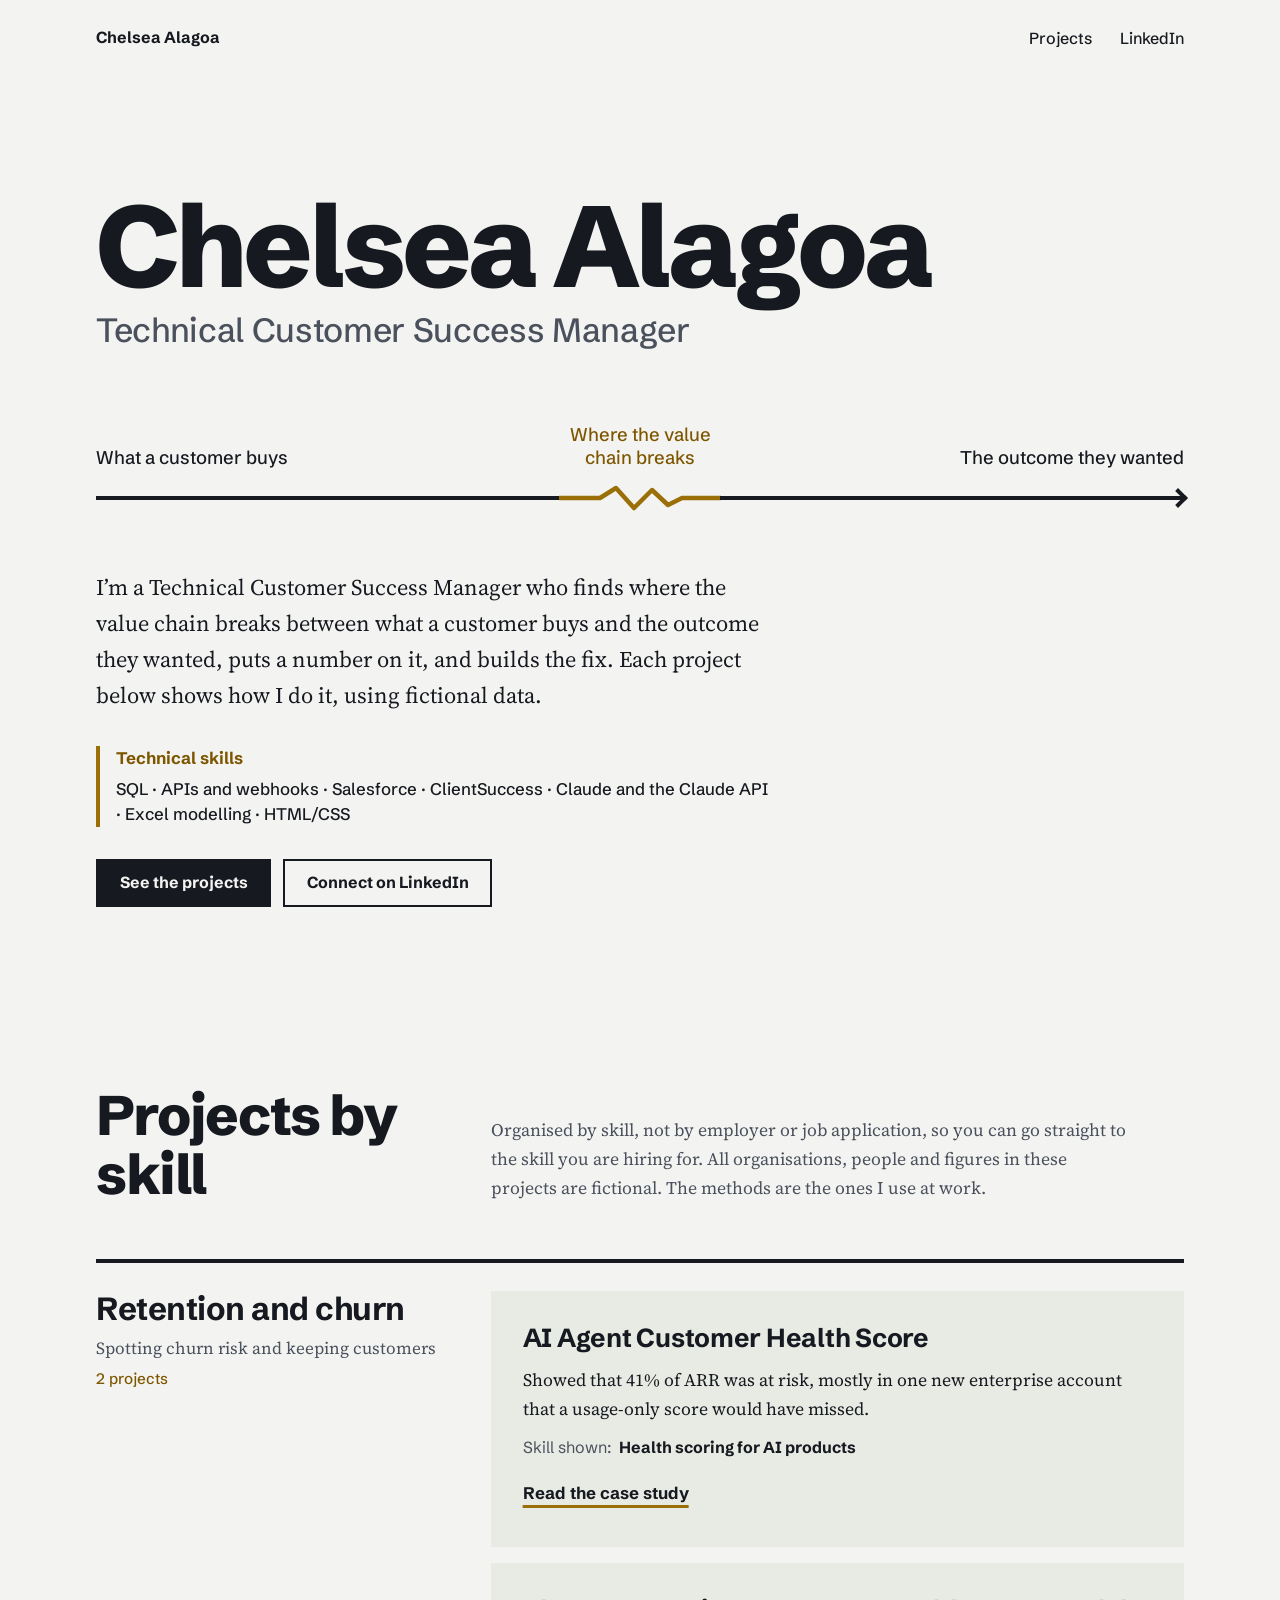
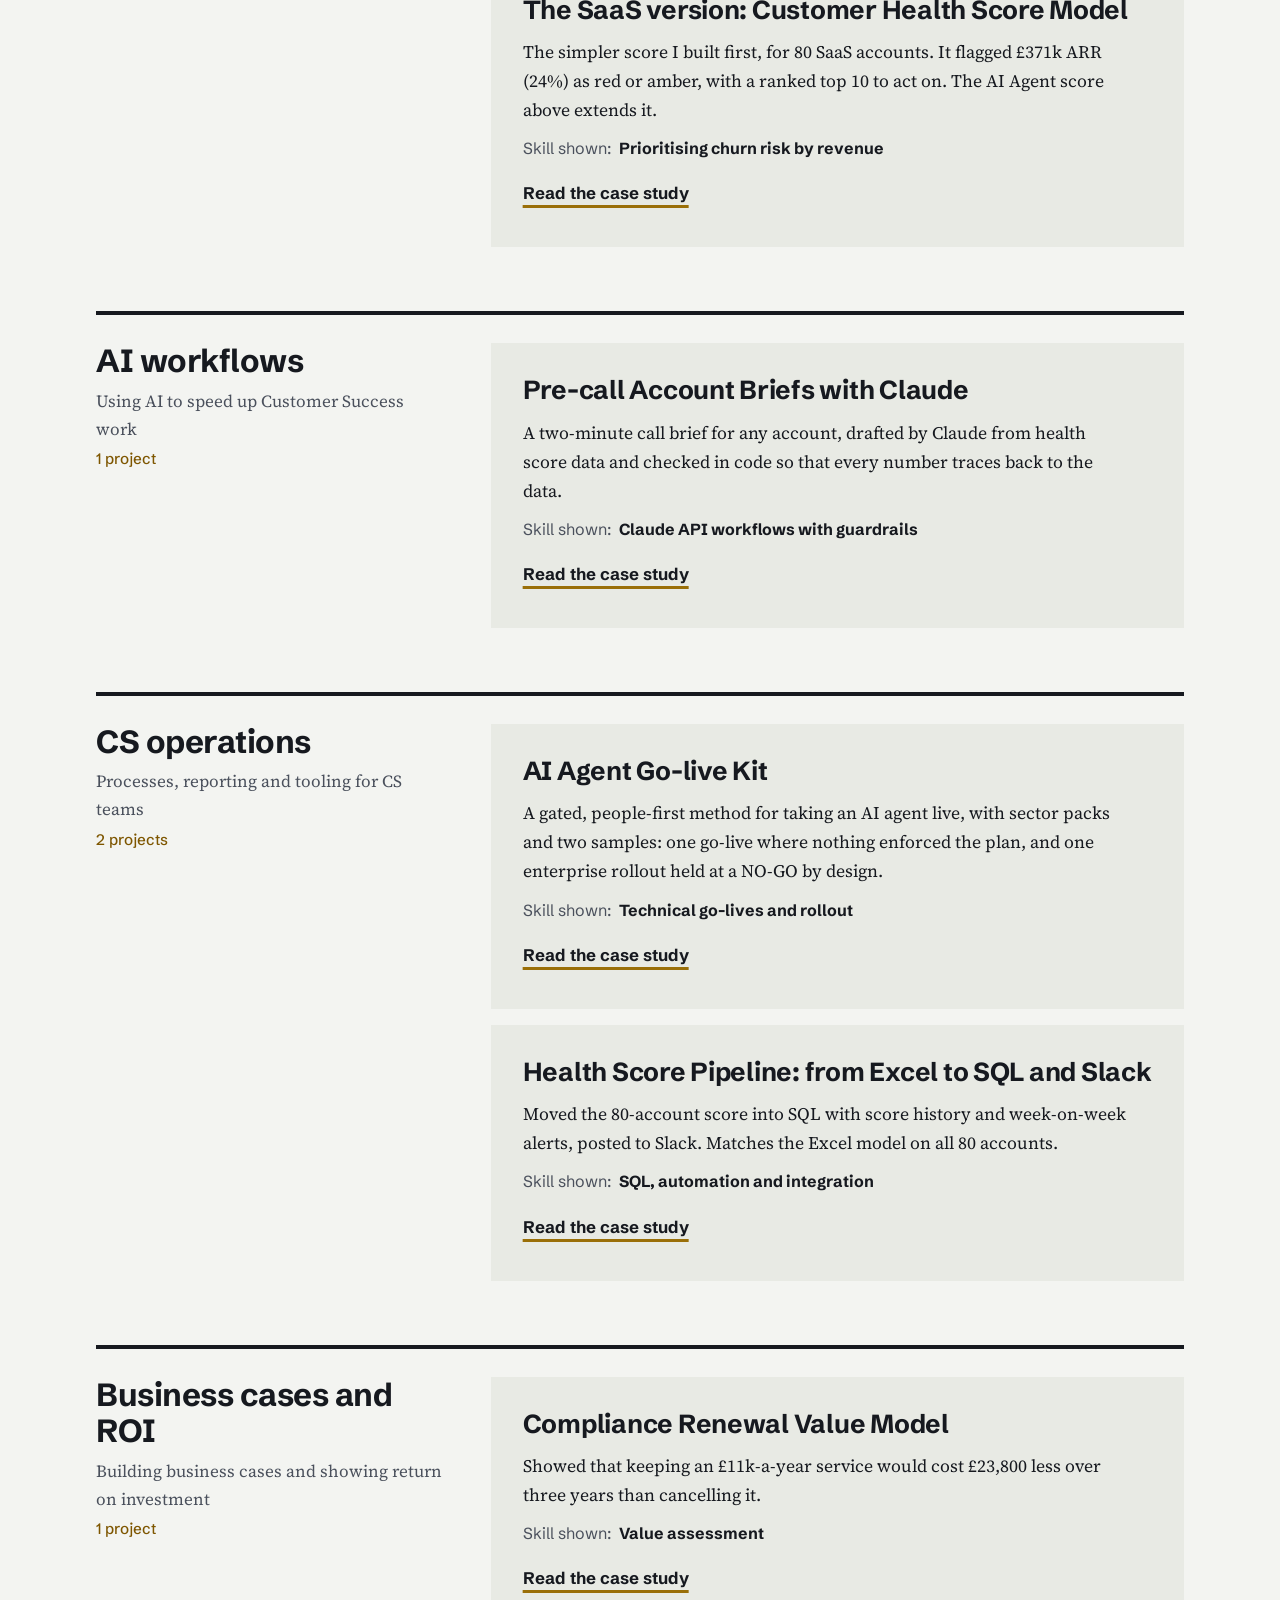
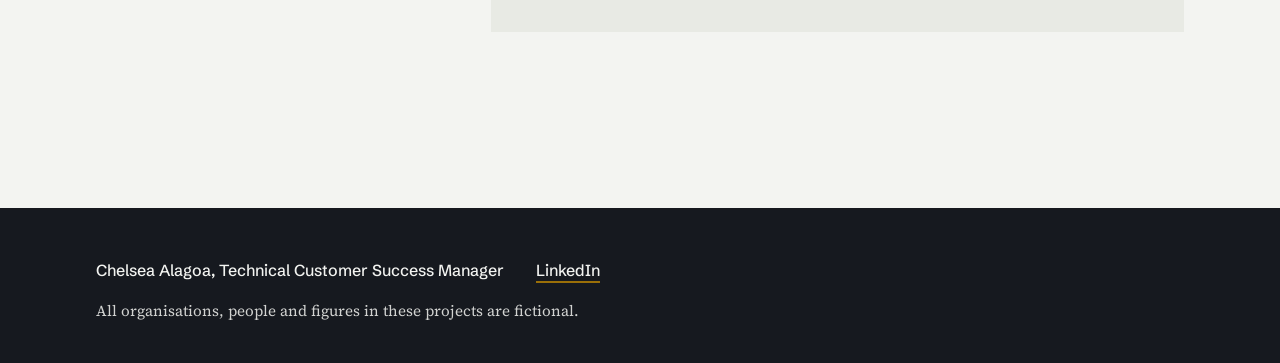
==== index.html @ 3ed25a53 "Add AI agent go-live kit with test gate, log metrics and enterprise sample - Sector-neutral method, " ====
<!doctype html>
<html lang="en-GB">
<head>
<meta charset="utf-8">
<meta name="viewport" content="width=device-width, initial-scale=1">
<title>Chelsea Alagoa | Technical Customer Success portfolio</title>
<meta name="description" content="Technical Customer Success portfolio by Chelsea Alagoa, organised by skill: retention and churn, AI workflows, CS operations, and business cases and ROI. Each project uses fictional data and comes with its working model or code.">
<meta property="og:type" content="website">
<meta property="og:url" content="https://blkren.github.io/">
<meta property="og:title" content="Chelsea Alagoa | Technical Customer Success portfolio">
<meta property="og:description" content="I find where the value chain breaks between what a customer buys and the outcome they wanted, put a number on it, and build the fix. Projects organised by skill.">
<meta name="color-scheme" content="light dark">
<link rel="preconnect" href="https://fonts.googleapis.com">
<link rel="preconnect" href="https://fonts.gstatic.com" crossorigin>
<link rel="stylesheet" href="https://fonts.googleapis.com/css2?family=Schibsted+Grotesk:wght@500;700;800&family=Source+Serif+4:ital,opsz,wght@0,8..60,400;0,8..60,600;1,8..60,400&display=swap">
<link rel="stylesheet" href="assets/css/home.css">
</head>
<body>
<a class="skip" href="#projects">Skip to projects</a>

<header class="site-header">
  <div class="shell site-header__inner">
    <p class="site-name">Chelsea Alagoa</p>
    <nav aria-label="Main">
      <ul>
        <li><a href="#projects">Projects</a></li>
        <li><a href="https://linkedin.com/in/chelseaalagoa">LinkedIn</a></li>
      </ul>
    </nav>
  </div>
</header>

<main>

<section class="hero shell" aria-labelledby="intro-title">
  <h1 id="intro-title">Chelsea Alagoa</h1>
  <p class="role">Technical Customer Success Manager</p>

  <div class="chain" aria-hidden="true">
    <span class="chain__label chain__label--start">What a customer buys</span>
    <span class="chain__label chain__label--break">Where the value chain breaks</span>
    <span class="chain__label chain__label--end">The outcome they wanted</span>
    <span class="chain__line chain__line--start"></span>
    <svg class="chain__seam" viewBox="0 0 160 32" focusable="false">
      <path pathLength="1" d="M-1 16 L40 16 L56 6 L74 26 L92 8 L108 23 L122 16 L161 16" />
    </svg>
    <span class="chain__line chain__line--end"></span>
  </div>

  <div class="hero__body">
    <p class="lede">I’m a Technical Customer Success Manager who finds where the value chain breaks between what a customer buys and the outcome they wanted, puts a number on it, and builds the fix. Each project below shows how I do it, using fictional data.</p>
    <p class="skills"><span class="skills__label">Technical skills</span> SQL · APIs and webhooks · Salesforce · ClientSuccess · Claude and the Claude API · Excel modelling · HTML/CSS</p>
    <p class="actions">
      <a class="button button--primary" href="#projects">See the projects</a>
      <a class="button" href="https://linkedin.com/in/chelseaalagoa">Connect on LinkedIn</a>
    </p>
  </div>
</section>

<section id="projects" class="projects shell" aria-labelledby="projects-title">
  <div class="projects__intro">
    <h2 id="projects-title">Projects by skill</h2>
    <p>Organised by skill, not by employer or job application, so you can go straight to the skill you are hiring for. All organisations, people and figures in these projects are fictional. The methods are the ones I use at work.</p>
  </div>

  <section class="area" aria-labelledby="area-retention">
    <div class="area__head">
      <h3 id="area-retention">Retention and churn</h3>
      <p>Spotting churn risk and keeping customers</p>
      <p class="area__count">2 projects</p>
    </div>
    <div class="area__list">
      <article class="project">
        <h4>AI Agent Customer Health Score</h4>
        <p class="project__desc">Showed that 41% of ARR was at risk, mostly in one new enterprise account that a usage-only score would have missed.</p>
        <dl class="project__skill"><dt>Skill shown</dt><dd>Health scoring for AI products</dd></dl>
        <a class="project__link" href="retention-and-churn/ai-agent-health-score/">Read the case study<span class="visually-hidden">: AI Agent Customer Health Score</span></a>
      </article>
      <article class="project">
        <h4>The SaaS version: Customer Health Score Model</h4>
        <p class="project__desc">The simpler score I built first, for 80 SaaS accounts. It flagged £371k ARR (24%) as red or amber, with a ranked top 10 to act on. The AI Agent score above extends it.</p>
        <dl class="project__skill"><dt>Skill shown</dt><dd>Prioritising churn risk by revenue</dd></dl>
        <a class="project__link" href="retention-and-churn/health-score-model/">Read the case study<span class="visually-hidden">: The SaaS version: Customer Health Score Model</span></a>
      </article>
    </div>
  </section>

  <section class="area" aria-labelledby="area-ai">
    <div class="area__head">
      <h3 id="area-ai">AI workflows</h3>
      <p>Using AI to speed up Customer Success work</p>
      <p class="area__count">1 project</p>
    </div>
    <div class="area__list">
      <article class="project">
        <h4>Pre-call Account Briefs with Claude</h4>
        <p class="project__desc">A two-minute call brief for any account, drafted by Claude from health score data and checked in code so that every number traces back to the data.</p>
        <dl class="project__skill"><dt>Skill shown</dt><dd>Claude API workflows with guardrails</dd></dl>
        <a class="project__link" href="ai-workflows/account-brief-generator/">Read the case study<span class="visually-hidden">: Pre-call Account Briefs with Claude</span></a>
      </article>
    </div>
  </section>

  <section class="area" aria-labelledby="area-ops">
    <div class="area__head">
      <h3 id="area-ops">CS operations</h3>
      <p>Processes, reporting and tooling for CS teams</p>
      <p class="area__count">2 projects</p>
    </div>
    <div class="area__list">
      <article class="project">
        <h4>AI Agent Go-live Kit</h4>
        <p class="project__desc">A gated, people-first method for taking an AI agent live, with sector packs and two samples: one go-live where nothing enforced the plan, and one enterprise rollout held at a NO-GO by design.</p>
        <dl class="project__skill"><dt>Skill shown</dt><dd>Technical go-lives and rollout</dd></dl>
        <a class="project__link" href="cs-operations/golive-copilot/">Read the case study<span class="visually-hidden">: AI Agent Go-live Kit</span></a>
      </article>
      <article class="project">
        <h4>Health Score Pipeline: from Excel to SQL and Slack</h4>
        <p class="project__desc">Moved the 80-account score into SQL with score history and week-on-week alerts, posted to Slack. Matches the Excel model on all 80 accounts.</p>
        <dl class="project__skill"><dt>Skill shown</dt><dd>SQL, automation and integration</dd></dl>
        <a class="project__link" href="cs-operations/health-score-pipeline/">Read the case study<span class="visually-hidden">: Health Score Pipeline</span></a>
      </article>
    </div>
  </section>

  <section class="area" aria-labelledby="area-business">
    <div class="area__head">
      <h3 id="area-business">Business cases and ROI</h3>
      <p>Building business cases and showing return on investment</p>
      <p class="area__count">1 project</p>
    </div>
    <div class="area__list">
      <article class="project">
        <h4>Compliance Renewal Value Model</h4>
        <p class="project__desc">Showed that keeping an £11k-a-year service would cost £23,800 less over three years than cancelling it.</p>
        <dl class="project__skill"><dt>Skill shown</dt><dd>Value assessment</dd></dl>
        <a class="project__link" href="business-cases-and-roi/compliance-value-model/">Read the case study<span class="visually-hidden">: Compliance Renewal Value Model</span></a>
      </article>
    </div>
  </section>

  <!--
  Skill area template. Copy this above when adding a new skill area.

  <section class="area" aria-labelledby="area-SLUG">
    <div class="area__head">
      <h3 id="area-SLUG">Skill area name</h3>
      <p>One-line description of the skill area</p>
      <p class="area__count">1 project</p>
    </div>
    <div class="area__list">
      <article class="project">
        <h4>Project title</h4>
        <p class="project__desc">One-line result.</p>
        <dl class="project__skill"><dt>Skill shown</dt><dd>Skill</dd></dl>
        <a class="project__link" href="skill-folder/project-folder/">Read the case study<span class="visually-hidden">: Project title</span></a>
      </article>
    </div>
  </section>
  -->
</section>

</main>

<footer class="site-footer">
  <div class="shell site-footer__inner">
    <p>Chelsea Alagoa, Technical Customer Success Manager</p>
    <ul>
      <li><a href="https://linkedin.com/in/chelseaalagoa">LinkedIn</a></li>
    </ul>
    <p class="site-footer__note">All organisations, people and figures in these projects are fictional.</p>
  </div>
</footer>
</body>
</html>
---- assets/css/home.css ----
/* Home page only. Case study pages use assets/styles.css or their own inline styles. */

/* Tokens */
:root{
  --paper:#f3f4f1;
  --panel:#e8eae4;
  --ink:#16191f;
  --muted:#4a505c;
  --rule:#16191f;
  --seam:#9a6f08;      /* gold seam, graphics only */
  --gold-text:#7e5600; /* gold for text and focus rings */
  --sans:"Schibsted Grotesk",-apple-system,BlinkMacSystemFont,"Segoe UI",Helvetica,Arial,sans-serif;
  --serif:"Source Serif 4",Georgia,"Times New Roman",serif;
  --gutter:clamp(1.25rem,5vw,4rem);
  color-scheme:light dark;
}
@media (prefers-color-scheme:dark){
  :root{
    --paper:#10151f;
    --panel:#19212e;
    --ink:#eceae4;
    --muted:#a7aebb;
    --rule:#eceae4;
    --seam:#e4b347;
    --gold-text:#e4b347;
  }
}

/* Base */
*,*::before,*::after{box-sizing:border-box}
html{-webkit-text-size-adjust:100%;scroll-behavior:smooth}
body{margin:0;background:var(--paper);color:var(--ink);font:1.0625rem/1.65 var(--serif);overflow-wrap:break-word}
h1,h2,h3,h4{font-family:var(--sans);margin:0}
p{margin:0}
a{color:inherit}
ul{list-style:none;margin:0;padding:0}
:focus-visible{outline:3px solid var(--gold-text);outline-offset:3px;border-radius:2px}
.shell{max-width:76rem;margin-inline:auto;padding-inline:var(--gutter)}
.visually-hidden{position:absolute;width:1px;height:1px;margin:-1px;padding:0;overflow:hidden;clip:rect(0 0 0 0);white-space:nowrap;border:0}

.skip{position:absolute;left:1rem;top:-4rem;z-index:10;display:inline-flex;align-items:center;min-height:44px;padding:0 1rem;background:var(--ink);color:var(--paper);font:700 1rem var(--sans);text-decoration:none}
.skip:focus{top:1rem}

/* Header */
.site-header__inner{display:flex;flex-wrap:wrap;align-items:center;justify-content:space-between;gap:.5rem 1.5rem;padding-block:1rem}
.site-name{font:700 1rem/1.2 var(--sans)}
.site-header ul{display:flex;gap:.25rem;margin-right:-.75rem}
.site-header a{display:inline-flex;align-items:center;min-height:44px;padding:0 .75rem;font:500 1rem var(--sans);text-decoration:none}
.site-header a:hover{text-decoration:underline;text-decoration-color:var(--seam);text-decoration-thickness:2px;text-underline-offset:.3em}

/* Hero */
.hero{padding-block:clamp(3rem,9vw,7.5rem) clamp(3.5rem,8vw,6.5rem)}
.hero h1{font-size:clamp(3.25rem,1.6rem + 7vw,7.5rem);font-weight:800;line-height:.95;letter-spacing:-.035em}
.role{margin-top:.6rem;font:500 clamp(1.3rem,1rem + 1.4vw,2.1rem)/1.2 var(--sans);color:var(--muted);letter-spacing:-.01em}

/* The mended line: what a customer buys, a break, the outcome they wanted.
   The gold seam bridges the break. It draws in once on load. */
.chain{
  display:grid;
  grid-template-columns:minmax(0,1fr) clamp(7.5rem,14vw,10rem) minmax(0,1fr);
  grid-template-areas:
    "start . end"
    "l1 seam l2"
    "brk brk brk";
  align-items:center;
  row-gap:.75rem;
  margin-block:clamp(2.5rem,6vw,4.5rem) clamp(2rem,5vw,3.5rem);
}
.chain__label{font:500 clamp(.95rem,.85rem + .4vw,1.15rem)/1.3 var(--sans)}
.chain__label--start{grid-area:start;align-self:end;max-width:15rem}
.chain__label--end{grid-area:end;align-self:end;justify-self:end;text-align:right;max-width:15rem}
.chain__label--break{grid-area:brk;justify-self:center;text-align:center;color:var(--gold-text);font-style:normal}
.chain__line{display:block;height:4px;background:var(--rule)}
.chain__line--start{grid-area:l1}
.chain__line--end{grid-area:l2}
.chain__line--end{position:relative}
.chain__line--end::after{content:"";position:absolute;right:-1px;top:50%;width:14px;height:14px;border-top:4px solid var(--rule);border-right:4px solid var(--rule);transform:translateY(-50%) rotate(45deg)}
.chain__seam{grid-area:seam;display:block;width:100%;height:auto;overflow:visible}
.chain__seam path{fill:none;stroke:var(--seam);stroke-width:4.5;stroke-linejoin:round;stroke-linecap:butt}

@media (min-width:48rem){
  .chain{
    grid-template-areas:
      "start brk end"
      "l1 seam l2";
  }
  .chain__label--break{align-self:end}
}

@media (prefers-reduced-motion:no-preference){
  .chain__seam path{stroke-dasharray:1;stroke-dashoffset:1;animation:mend 1.1s cubic-bezier(.6,0,.2,1) .5s forwards}
  .chain__label--break{opacity:0;animation:reveal .5s ease-out 1.4s forwards}
}
@keyframes mend{to{stroke-dashoffset:0}}
@keyframes reveal{to{opacity:1}}

.hero__body{display:grid;gap:2rem;max-width:42rem}
.lede{font-size:clamp(1.15rem,1rem + .55vw,1.4rem);line-height:1.6}
.skills{display:grid;gap:.35rem;padding-left:1rem;border-left:4px solid var(--seam);font:500 1.05rem/1.5 var(--sans)}
.skills__label{font-weight:700;color:var(--gold-text)}
.actions{display:flex;flex-wrap:wrap;gap:.75rem}
.button{display:inline-flex;align-items:center;justify-content:center;min-height:48px;padding:.5rem 1.35rem;border:2px solid var(--ink);font:700 1rem/1.2 var(--sans);text-decoration:none}
.button:hover{background:var(--panel)}
.button--primary{background:var(--ink);color:var(--paper)}
.button--primary:hover{background:var(--ink);text-decoration:underline;text-decoration-color:var(--seam);text-decoration-thickness:2px;text-underline-offset:.3em}

/* Projects */
.projects{padding-block:clamp(2.5rem,6vw,5rem) clamp(4rem,9vw,7rem)}
.projects__intro{display:grid;gap:1rem;padding-bottom:clamp(2rem,5vw,3.5rem)}
.projects__intro h2{font-size:clamp(2rem,1.4rem + 2.6vw,3.5rem);font-weight:800;line-height:1.05;letter-spacing:-.025em}
.projects__intro p{max-width:40rem;color:var(--muted);font-size:1.1rem}

.area{display:grid;gap:1.5rem;padding-block:1.75rem clamp(2.5rem,5vw,4rem);border-top:4px solid var(--rule)}
.area__head{display:grid;gap:.4rem;align-content:start}
.area__head h3{font-size:clamp(1.5rem,1.2rem + 1vw,2rem);font-weight:700;line-height:1.15;letter-spacing:-.015em}
.area__head p{max-width:24rem;color:var(--muted)}
.area__head .area__count{font:500 .95rem var(--sans);color:var(--gold-text)}
.area__list{display:grid;gap:1rem}

.project{position:relative;display:grid;gap:.75rem;padding:clamp(1.25rem,3vw,2rem);background:var(--panel)}
.project h4{font-size:clamp(1.3rem,1.15rem + .6vw,1.65rem);font-weight:700;line-height:1.2;letter-spacing:-.01em}
.project__desc{max-width:38rem;font-size:1.1rem}
.project__skill{display:flex;flex-wrap:wrap;gap:.25rem .5rem;margin:0;font:1rem/1.4 var(--sans)}
.project__skill dt{color:var(--muted)}
.project__skill dt::after{content:":"}
.project__skill dd{margin:0;font-weight:700}
.project__link{justify-self:start;display:inline-flex;align-items:center;min-height:44px;font:700 1.05rem var(--sans);text-decoration:underline;text-decoration-color:var(--seam);text-decoration-thickness:3px;text-underline-offset:.35em}
.project__link::after{content:"";position:absolute;inset:0}
.project__link:focus-visible{outline:none}
.project:focus-within{outline:3px solid var(--gold-text);outline-offset:3px}
.project:hover .project__link{text-decoration-thickness:5px}

@media (min-width:56rem){
  .projects__intro{grid-template-columns:minmax(0,1fr) minmax(0,2fr);column-gap:3rem;align-items:end}
  .area{grid-template-columns:minmax(0,1fr) minmax(0,2fr);column-gap:3rem}
}

/* Footer */
.site-footer{background:var(--ink);color:var(--paper)}
.site-footer__inner{display:flex;flex-wrap:wrap;align-items:center;gap:.5rem 2rem;padding-block:2.5rem;font:500 1rem/1.5 var(--sans)}
.site-footer a{display:inline-flex;align-items:center;min-height:44px;text-decoration:underline;text-decoration-color:var(--seam);text-decoration-thickness:2px;text-underline-offset:.3em}
.site-footer :focus-visible{outline-color:var(--seam)}
.site-footer__note{flex-basis:100%;font:400 .95rem/1.5 var(--serif);opacity:.85}
@media (prefers-color-scheme:dark){
  .site-footer{background:#0a0e15;color:var(--ink)}
}

@media (prefers-reduced-motion:reduce){
  html{scroll-behavior:auto}
}
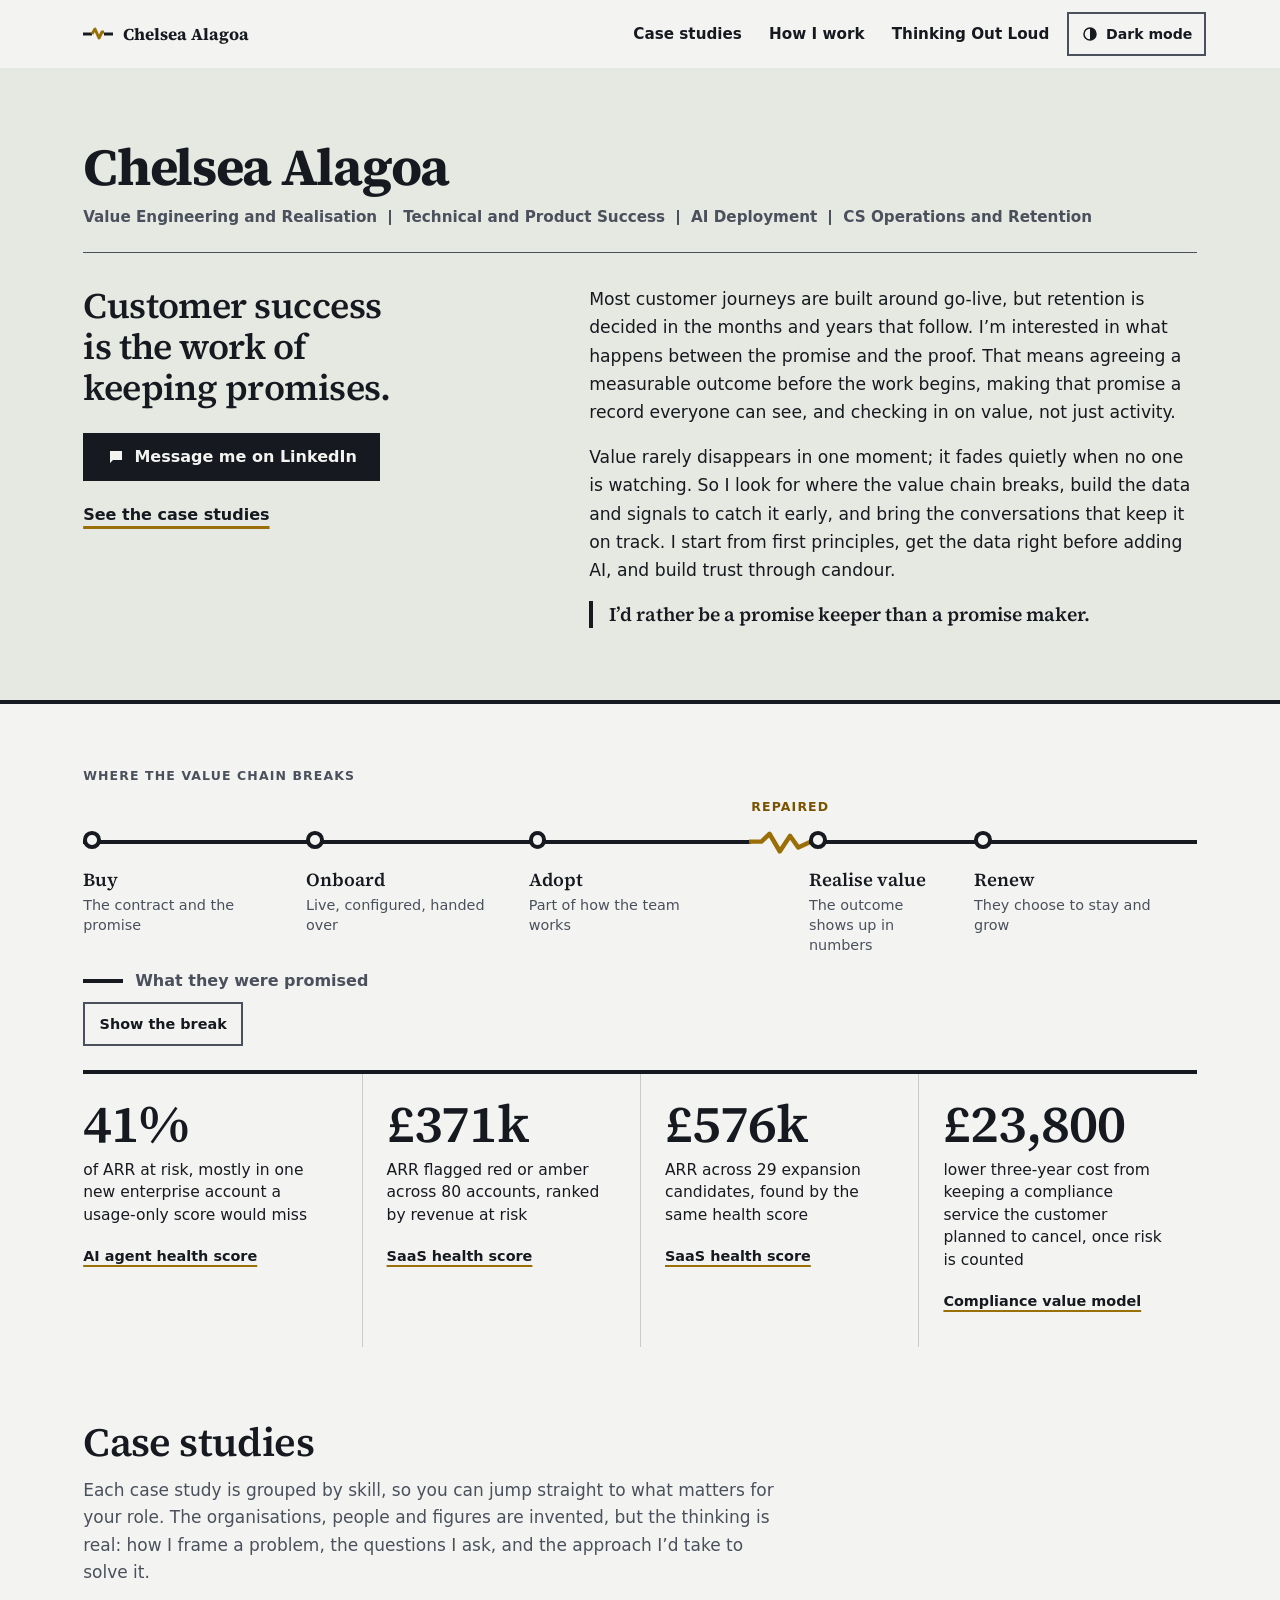
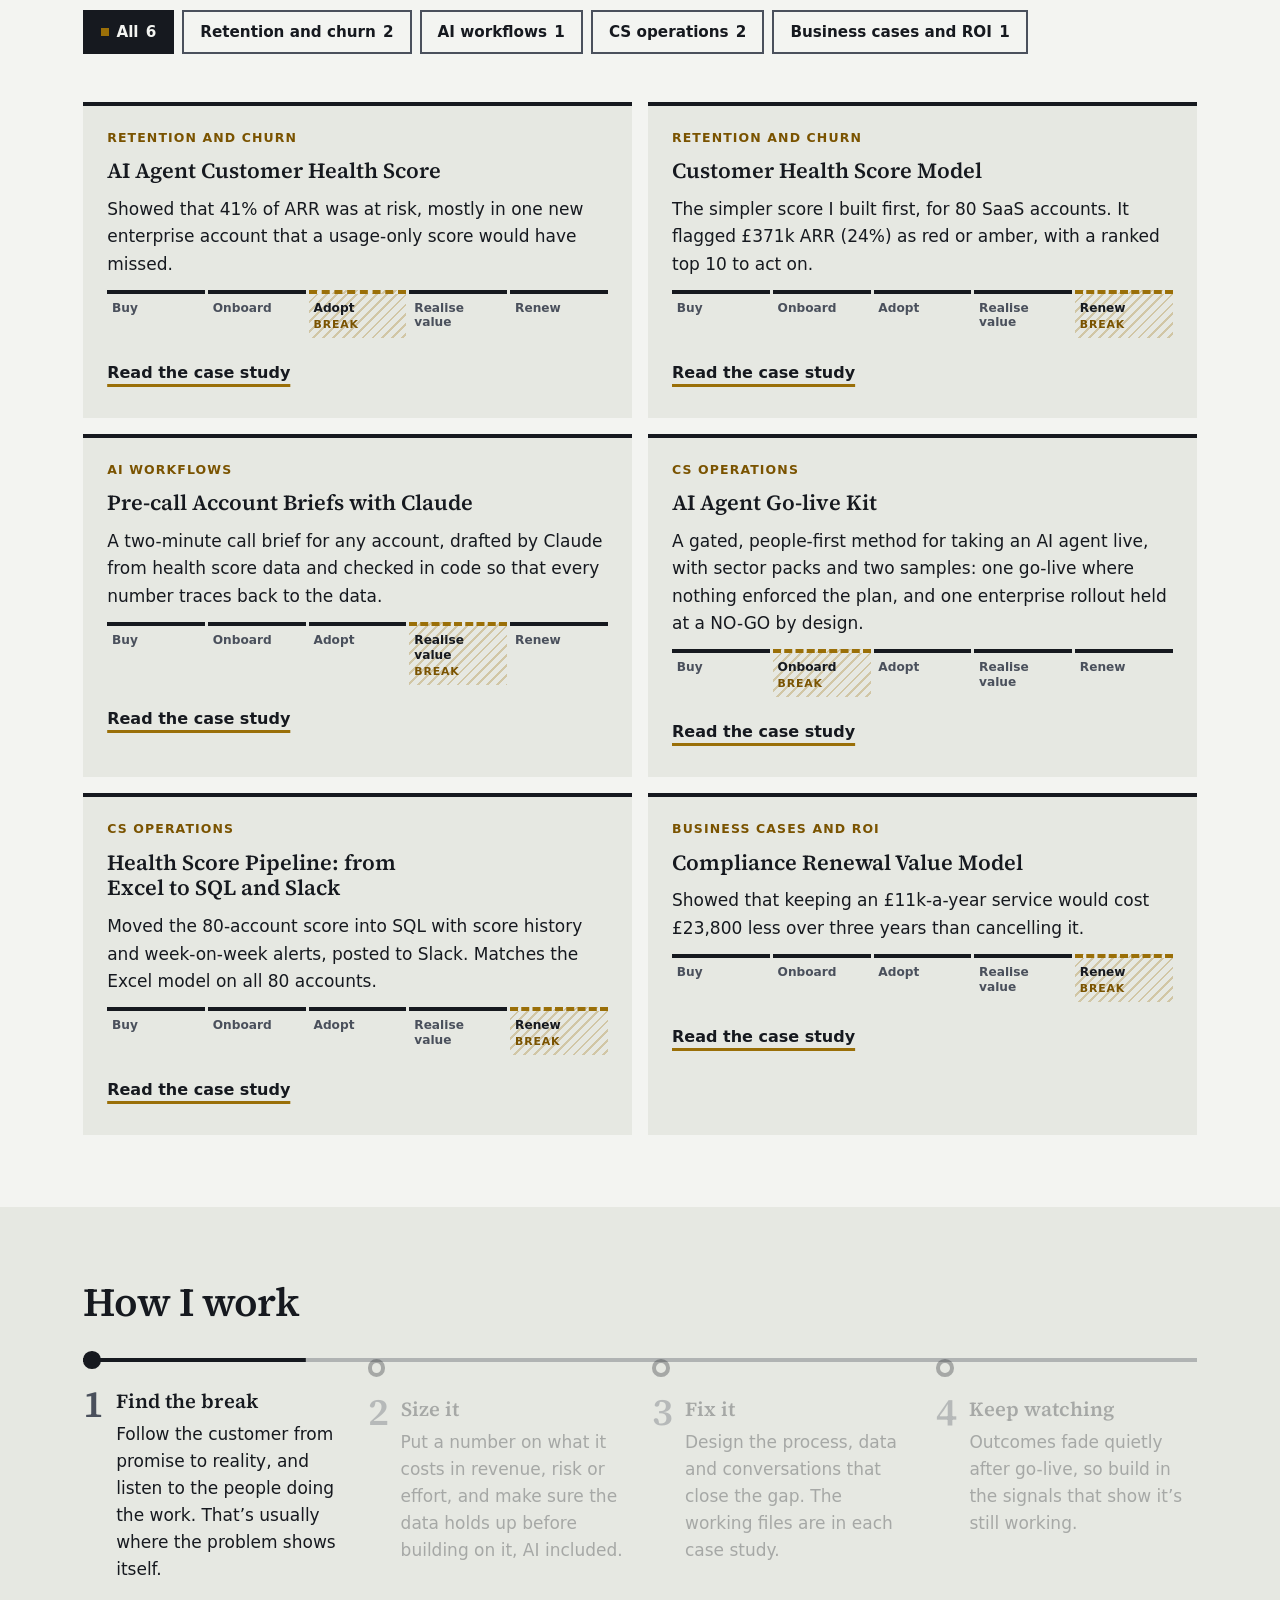
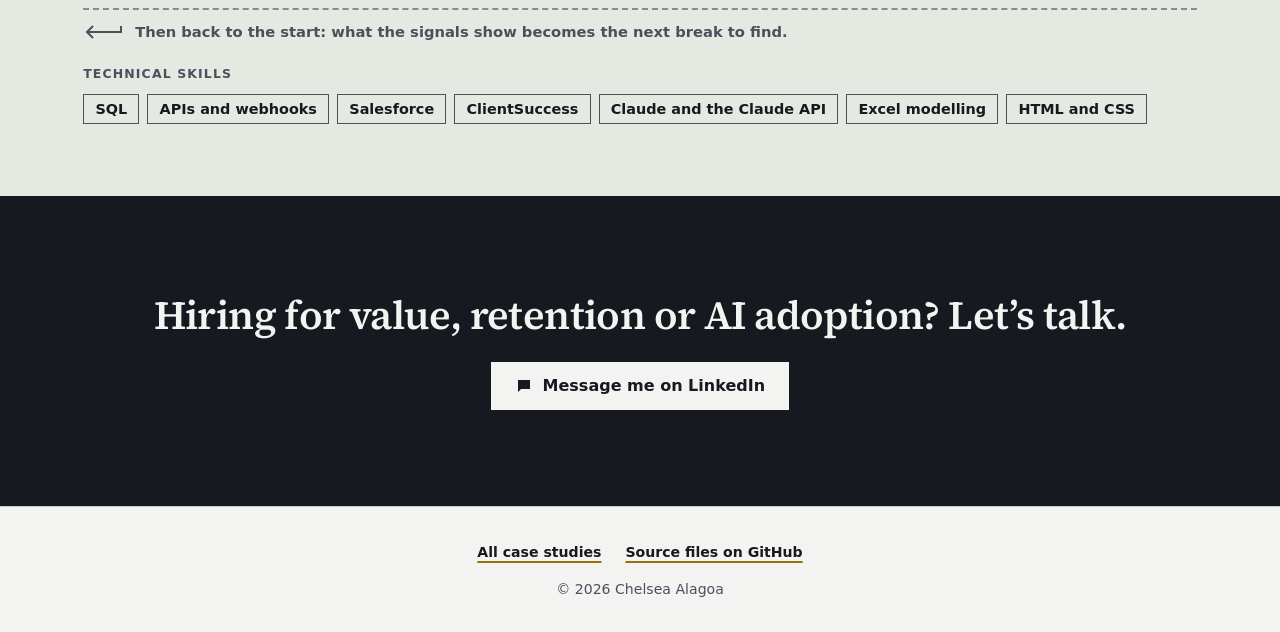
==== commit 0d760032: "Redesign the portfolio and add the Thinking Out Loud blog - One shared design system (site.css, site" ====
--- a/index.html
+++ b/index.html
@@ -3,173 +3,194 @@
 <head>
 <meta charset="utf-8">
 <meta name="viewport" content="width=device-width, initial-scale=1">
-<title>Chelsea Alagoa | Technical Customer Success portfolio</title>
-<meta name="description" content="Technical Customer Success portfolio by Chelsea Alagoa, organised by skill: retention and churn, AI workflows, CS operations, and business cases and ROI. Each project uses fictional data and comes with its working model or code.">
+<title>Chelsea Alagoa | Value Realisation, Customer Success and AI Deployment</title>
+<meta name="description" content="I help customers get the value they were promised: by finding where it breaks, fixing the system behind it, and proving it along the way.">
+<link rel="canonical" href="https://blkren.github.io/">
 <meta property="og:type" content="website">
+<meta property="og:site_name" content="Chelsea Alagoa">
+<meta property="og:locale" content="en_GB">
 <meta property="og:url" content="https://blkren.github.io/">
-<meta property="og:title" content="Chelsea Alagoa | Technical Customer Success portfolio">
-<meta property="og:description" content="I find where the value chain breaks between what a customer buys and the outcome they wanted, put a number on it, and build the fix. Projects organised by skill.">
+<meta property="og:title" content="Chelsea Alagoa | Value Realisation, Customer Success and AI Deployment">
+<meta property="og:description" content="I help customers get the value they were promised: by finding where it breaks, fixing the system behind it, and proving it along the way.">
+<meta property="og:image" content="https://blkren.github.io/assets/img/og-chain.png">
+<meta property="og:image:width" content="1200">
+<meta property="og:image:height" content="630">
+<meta property="og:image:alt" content="Chelsea Alagoa. A value chain line with a gold seam repairing the break.">
+<meta name="twitter:card" content="summary_large_image">
 <meta name="color-scheme" content="light dark">
-<link rel="preconnect" href="https://fonts.googleapis.com">
-<link rel="preconnect" href="https://fonts.gstatic.com" crossorigin>
-<link rel="stylesheet" href="https://fonts.googleapis.com/css2?family=Schibsted+Grotesk:wght@500;700;800&family=Source+Serif+4:ital,opsz,wght@0,8..60,400;0,8..60,600;1,8..60,400&display=swap">
-<link rel="stylesheet" href="assets/css/home.css">
+<link rel="icon" href="assets/img/favicon.svg" type="image/svg+xml">
+<link rel="preload" href="assets/fonts/source-serif-4-latin-wght.woff2" as="font" type="font/woff2" crossorigin>
+<link rel="stylesheet" href="assets/css/site.css?v=20261119f">
+<script>document.documentElement.classList.add('js');try{var t=localStorage.getItem('theme');if(t==='dark'||t==='light')document.documentElement.setAttribute('data-theme',t)}catch(e){}</script>
+<script src="assets/js/site.js?v=20261119f" defer></script>
 </head>
-<body>
-<a class="skip" href="#projects">Skip to projects</a>
-
+<body id="top">
+<a class="skip" href="#main">Skip to main content</a>
 <header class="site-header">
   <div class="shell site-header__inner">
-    <p class="site-name">Chelsea Alagoa</p>
-    <nav aria-label="Main">
+    <a class="brand" href="./"><svg viewBox="0 0 30 14" aria-hidden="true" focusable="false"><path d="M0 7h9" stroke="currentColor" stroke-width="3"/><path d="M9 7l3-5 4 9 3-6h2" fill="none" stroke="var(--seam)" stroke-width="3" stroke-linejoin="round"/><path d="M21 7h9" stroke="currentColor" stroke-width="3"/></svg>Chelsea Alagoa</a>
+    <nav class="site-nav" aria-label="Main">
       <ul>
-        <li><a href="#projects">Projects</a></li>
-        <li><a href="https://linkedin.com/in/chelseaalagoa">LinkedIn</a></li>
+        <li><a href="#case-studies">Case studies</a></li>
+        <li><a href="#how">How I work</a></li>
+        <li><a href="thinking-out-loud/">Thinking Out Loud</a></li>
+        <li><button class="theme-toggle" type="button" data-theme-toggle aria-pressed="false" hidden><svg viewBox="0 0 24 24" aria-hidden="true" focusable="false"><circle cx="12" cy="12" r="8" fill="none" stroke="currentColor" stroke-width="2"/><path d="M12 4a8 8 0 0 1 0 16z" fill="currentColor"/></svg>Dark mode</button></li>
       </ul>
     </nav>
   </div>
 </header>
-
-<main>
-
-<section class="hero shell" aria-labelledby="intro-title">
-  <h1 id="intro-title">Chelsea Alagoa</h1>
-  <p class="role">Technical Customer Success Manager</p>
-
-  <div class="chain" aria-hidden="true">
-    <span class="chain__label chain__label--start">What a customer buys</span>
-    <span class="chain__label chain__label--break">Where the value chain breaks</span>
-    <span class="chain__label chain__label--end">The outcome they wanted</span>
-    <span class="chain__line chain__line--start"></span>
-    <svg class="chain__seam" viewBox="0 0 160 32" focusable="false">
-      <path pathLength="1" d="M-1 16 L40 16 L56 6 L74 26 L92 8 L108 23 L122 16 L161 16" />
-    </svg>
-    <span class="chain__line chain__line--end"></span>
+<main id="main">
+  <div class="hero-band">
+  <section class="shell hero" aria-labelledby="name">
+    <div class="hero__id">
+      <h1 id="name">Chelsea Alagoa</h1>
+      <ul class="disciplines" aria-label="Areas of focus"><li>Value Engineering and Realisation</li><li>Technical and Product Success</li><li>AI Deployment</li><li>CS Operations and Retention</li></ul>
+    </div>
+    <div class="hero__grid">
+      <div class="hero__lead">
+        <p class="thesis">Customer success is the work of keeping promises.</p>
+        <div class="actions">
+          <a class="button" href="https://www.linkedin.com/in/chelseaalagoa/"><svg viewBox="0 0 24 24" aria-hidden="true" focusable="false"><path fill="currentColor" d="M4 4h16v12H8l-4 4z"/></svg>Message me on LinkedIn<span class="visually-hidden"> (opens LinkedIn)</span></a>
+          <a class="textlink" href="#case-studies">See the case studies</a>
+        </div>
+      </div>
+      <div class="hero__body">
+        <p>Most customer journeys are built around go-live, but retention is decided in the months and years that follow. I’m interested in what happens between the promise and the proof. That means agreeing a measurable outcome before the work begins, making that promise a record everyone can see, and checking in on value, not just activity.</p>
+        <p>Value rarely disappears in one moment; it fades quietly when no one is watching. So I look for where the value chain breaks, build the data and signals to catch it early, and bring the conversations that keep it on track. I start from first principles, get the data right before adding AI, and build trust through candour.</p>
+        <p class="promise">I’d rather be a promise keeper than a promise maker.</p>
+      </div>
+    </div>
+  </section>
   </div>
 
-  <div class="hero__body">
-    <p class="lede">I’m a Technical Customer Success Manager who finds where the value chain breaks between what a customer buys and the outcome they wanted, puts a number on it, and builds the fix. Each project below shows how I do it, using fictional data.</p>
-    <p class="skills"><span class="skills__label">Technical skills</span> SQL · APIs and webhooks · Salesforce · ClientSuccess · Claude and the Claude API · Excel modelling · HTML/CSS</p>
-    <p class="actions">
-      <a class="button button--primary" href="#projects">See the projects</a>
-      <a class="button" href="https://linkedin.com/in/chelseaalagoa">Connect on LinkedIn</a>
-    </p>
-  </div>
-</section>
-
-<section id="projects" class="projects shell" aria-labelledby="projects-title">
-  <div class="projects__intro">
-    <h2 id="projects-title">Projects by skill</h2>
-    <p>Organised by skill, not by employer or job application, so you can go straight to the skill you are hiring for. All organisations, people and figures in these projects are fictional. The methods are the ones I use at work.</p>
-  </div>
-
-  <section class="area" aria-labelledby="area-retention">
-    <div class="area__head">
-      <h3 id="area-retention">Retention and churn</h3>
-      <p>Spotting churn risk and keeping customers</p>
-      <p class="area__count">2 projects</p>
-    </div>
-    <div class="area__list">
-      <article class="project">
-        <h4>AI Agent Customer Health Score</h4>
-        <p class="project__desc">Showed that 41% of ARR was at risk, mostly in one new enterprise account that a usage-only score would have missed.</p>
-        <dl class="project__skill"><dt>Skill shown</dt><dd>Health scoring for AI products</dd></dl>
-        <a class="project__link" href="retention-and-churn/ai-agent-health-score/">Read the case study<span class="visually-hidden">: AI Agent Customer Health Score</span></a>
-      </article>
-      <article class="project">
-        <h4>The SaaS version: Customer Health Score Model</h4>
-        <p class="project__desc">The simpler score I built first, for 80 SaaS accounts. It flagged £371k ARR (24%) as red or amber, with a ranked top 10 to act on. The AI Agent score above extends it.</p>
-        <dl class="project__skill"><dt>Skill shown</dt><dd>Prioritising churn risk by revenue</dd></dl>
-        <a class="project__link" href="retention-and-churn/health-score-model/">Read the case study<span class="visually-hidden">: The SaaS version: Customer Health Score Model</span></a>
-      </article>
+  <section class="shell chain-band" aria-labelledby="chain-title">
+    <h2 id="chain-title" class="label">Where the value chain breaks</h2>
+    <figure class="vc" data-state="broken" data-vc aria-labelledby="vc-caption">
+        <ol class="vc__stages">
+          <li class="vc__stage"><span class="vc__node" aria-hidden="true"></span><span class="vc__name">Buy</span><span class="vc__note">The contract and the promise</span></li>
+          <li class="vc__stage"><span class="vc__node" aria-hidden="true"></span><span class="vc__name">Onboard</span><span class="vc__note">Live, configured, handed over</span></li>
+          <li class="vc__stage"><span class="vc__node" aria-hidden="true"></span><span class="vc__name">Adopt</span><span class="vc__note">Part of how the team works</span></li>
+          <li class="vc__stage is-after is-break">
+            <svg class="vc__seam" viewBox="0 0 60 28" preserveAspectRatio="none" aria-hidden="true" focusable="false"><path pathLength="1" d="M0 11 L12 11 L20 3 L30 21 L40 5 L48 17 L60 11"/></svg>
+            <span class="vc__tag" aria-hidden="true"><span class="when-broken">Break</span><span class="when-mended">Repaired</span></span>
+            <span class="vc__node" aria-hidden="true"></span><span class="vc__name">Realise value</span><span class="vc__note">The outcome shows up in numbers</span></li>
+          <li class="vc__stage is-after"><span class="vc__node" aria-hidden="true"></span><span class="vc__name">Renew</span><span class="vc__note">They choose to stay and grow</span></li>
+        </ol>
+        <figcaption class="vc__outcome" id="vc-caption">What they were promised<span class="visually-hidden">: the customer value chain, in five stages. It often breaks between adopt and realise value. My work finds that break, puts a number on it and repairs it.</span></figcaption>
+      </figure>
+    <div class="vc__controls">
+      <button class="vc__replay" type="button" data-vc-replay hidden>Show the break</button>
+      <p class="status" aria-live="polite" data-vc-status></p>
     </div>
   </section>
 
-  <section class="area" aria-labelledby="area-ai">
-    <div class="area__head">
-      <h3 id="area-ai">AI workflows</h3>
-      <p>Using AI to speed up Customer Success work</p>
-      <p class="area__count">1 project</p>
+  <div class="shell">
+    <ul class="figures" aria-label="Headline results">
+        <li class="figure"><p class="figure__n"><span aria-hidden="true" data-count="41" data-prefix="" data-suffix="%">41%</span><span class="visually-hidden">41%</span></p><p class="figure__t">of ARR at risk, mostly in one new enterprise account a usage-only score would miss</p><a href="retention-and-churn/ai-agent-health-score/">AI agent health score<span class="visually-hidden"> case study</span></a></li>
+        <li class="figure"><p class="figure__n"><span aria-hidden="true" data-count="371" data-prefix="£" data-suffix="k">£371k</span><span class="visually-hidden">£371k</span></p><p class="figure__t">ARR flagged red or amber across 80 accounts, ranked by revenue at risk</p><a href="retention-and-churn/health-score-model/">SaaS health score<span class="visually-hidden"> case study</span></a></li>
+        <li class="figure"><p class="figure__n"><span aria-hidden="true" data-count="576" data-prefix="£" data-suffix="k">£576k</span><span class="visually-hidden">£576k</span></p><p class="figure__t">ARR across 29 expansion candidates, found by the same health score</p><a href="retention-and-churn/health-score-model/">SaaS health score<span class="visually-hidden"> case study</span></a></li>
+        <li class="figure"><p class="figure__n"><span aria-hidden="true" data-count="23800" data-prefix="£" data-suffix="">£23,800</span><span class="visually-hidden">£23,800</span></p><p class="figure__t">lower three-year cost from keeping a compliance service the customer planned to cancel, once risk is counted</p><a href="business-cases-and-roi/compliance-value-model/">Compliance value model<span class="visually-hidden"> case study</span></a></li>
+    </ul>
+  </div>
+
+  <section class="shell section" id="case-studies" aria-labelledby="cases-title">
+    <div class="section__head">
+      <h2 id="cases-title">Case studies</h2>
+      <p>Each case study is grouped by skill, so you can jump straight to what matters for your role. The organisations, people and figures are invented, but the thinking is real: how I frame a problem, the questions I ask, and the approach I’d take to solve it.</p>
     </div>
-    <div class="area__list">
-      <article class="project">
-        <h4>Pre-call Account Briefs with Claude</h4>
-        <p class="project__desc">A two-minute call brief for any account, drafted by Claude from health score data and checked in code so that every number traces back to the data.</p>
-        <dl class="project__skill"><dt>Skill shown</dt><dd>Claude API workflows with guardrails</dd></dl>
-        <a class="project__link" href="ai-workflows/account-brief-generator/">Read the case study<span class="visually-hidden">: Pre-call Account Briefs with Claude</span></a>
-      </article>
+    <div class="chips" role="group" aria-label="Filter case studies by skill" data-filter hidden>
+        <button class="chip" type="button" data-skill="all" data-name="All" aria-pressed="true">All <span>6</span></button>
+        <button class="chip" type="button" data-skill="retention" data-name="Retention and churn" aria-pressed="false">Retention and churn <span>2</span></button>
+        <button class="chip" type="button" data-skill="ai" data-name="AI workflows" aria-pressed="false">AI workflows <span>1</span></button>
+        <button class="chip" type="button" data-skill="ops" data-name="CS operations" aria-pressed="false">CS operations <span>2</span></button>
+        <button class="chip" type="button" data-skill="roi" data-name="Business cases and ROI" aria-pressed="false">Business cases and ROI <span>1</span></button>
+    </div>
+    <p class="status" aria-live="polite" data-filter-status></p>
+    <ul class="cards">
+        <li class="card" data-skill-card="retention">
+          <p class="label">Retention and churn</p>
+          <h3>AI Agent Customer Health Score</h3>
+          <p>Showed that 41% of ARR was at risk, mostly in one new enterprise account that a usage-only score would have missed.</p>
+          <ol class="stages" aria-label="Value chain stages, with the break marked"><li>Buy</li><li>Onboard</li><li class="is-break">Adopt<span class="visually-hidden"> (where it broke)</span></li><li>Realise value</li><li>Renew</li></ol>
+          <a class="textlink" href="retention-and-churn/ai-agent-health-score/">Read the case study<span class="visually-hidden">: AI Agent Customer Health Score</span></a>
+        </li>
+        <li class="card" data-skill-card="retention">
+          <p class="label">Retention and churn</p>
+          <h3>Customer Health Score Model</h3>
+          <p>The simpler score I built first, for 80 SaaS accounts. It flagged £371k ARR (24%) as red or amber, with a ranked top 10 to act on.</p>
+          <ol class="stages" aria-label="Value chain stages, with the break marked"><li>Buy</li><li>Onboard</li><li>Adopt</li><li>Realise value</li><li class="is-break">Renew<span class="visually-hidden"> (where it broke)</span></li></ol>
+          <a class="textlink" href="retention-and-churn/health-score-model/">Read the case study<span class="visually-hidden">: Customer Health Score Model</span></a>
+        </li>
+        <li class="card" data-skill-card="ai">
+          <p class="label">AI workflows</p>
+          <h3>Pre-call Account Briefs with Claude</h3>
+          <p>A two-minute call brief for any account, drafted by Claude from health score data and checked in code so that every number traces back to the data.</p>
+          <ol class="stages" aria-label="Value chain stages, with the break marked"><li>Buy</li><li>Onboard</li><li>Adopt</li><li class="is-break">Realise value<span class="visually-hidden"> (where it broke)</span></li><li>Renew</li></ol>
+          <a class="textlink" href="ai-workflows/account-brief-generator/">Read the case study<span class="visually-hidden">: Pre-call Account Briefs with Claude</span></a>
+        </li>
+        <li class="card" data-skill-card="ops">
+          <p class="label">CS operations</p>
+          <h3>AI Agent Go-live Kit</h3>
+          <p>A gated, people-first method for taking an AI agent live, with sector packs and two samples: one go-live where nothing enforced the plan, and one enterprise rollout held at a NO-GO by design.</p>
+          <ol class="stages" aria-label="Value chain stages, with the break marked"><li>Buy</li><li class="is-break">Onboard<span class="visually-hidden"> (where it broke)</span></li><li>Adopt</li><li>Realise value</li><li>Renew</li></ol>
+          <a class="textlink" href="cs-operations/golive-copilot/">Read the case study<span class="visually-hidden">: AI Agent Go-live Kit</span></a>
+        </li>
+        <li class="card" data-skill-card="ops">
+          <p class="label">CS operations</p>
+          <h3>Health Score Pipeline: from Excel to SQL and Slack</h3>
+          <p>Moved the 80-account score into SQL with score history and week-on-week alerts, posted to Slack. Matches the Excel model on all 80 accounts.</p>
+          <ol class="stages" aria-label="Value chain stages, with the break marked"><li>Buy</li><li>Onboard</li><li>Adopt</li><li>Realise value</li><li class="is-break">Renew<span class="visually-hidden"> (where it broke)</span></li></ol>
+          <a class="textlink" href="cs-operations/health-score-pipeline/">Read the case study<span class="visually-hidden">: Health Score Pipeline: from Excel to SQL and Slack</span></a>
+        </li>
+        <li class="card" data-skill-card="roi">
+          <p class="label">Business cases and ROI</p>
+          <h3>Compliance Renewal Value Model</h3>
+          <p>Showed that keeping an £11k-a-year service would cost £23,800 less over three years than cancelling it.</p>
+          <ol class="stages" aria-label="Value chain stages, with the break marked"><li>Buy</li><li>Onboard</li><li>Adopt</li><li>Realise value</li><li class="is-break">Renew<span class="visually-hidden"> (where it broke)</span></li></ol>
+          <a class="textlink" href="business-cases-and-roi/compliance-value-model/">Read the case study<span class="visually-hidden">: Compliance Renewal Value Model</span></a>
+        </li>
+    </ul>
+  </section>
+
+  <div class="section--panel">
+  <section class="shell section" id="how" aria-labelledby="how-title">
+    <div class="section__head">
+      <h2 id="how-title">How I work</h2>
+    </div>
+    <ol class="workflow" data-flow>
+      <li><span class="workflow__n" aria-hidden="true">1</span><div class="workflow__body"><h3>Find the break</h3><p>Follow the customer from promise to reality, and listen to the people doing the work. That’s usually where the problem shows itself.</p></div></li>
+      <li><span class="workflow__n" aria-hidden="true">2</span><div class="workflow__body"><h3>Size it</h3><p>Put a number on what it costs in revenue, risk or effort, and make sure the data holds up before building on it, AI included.</p></div></li>
+      <li><span class="workflow__n" aria-hidden="true">3</span><div class="workflow__body"><h3>Fix it</h3><p>Design the process, data and conversations that close the gap. The working files are in each case study.</p></div></li>
+      <li><span class="workflow__n" aria-hidden="true">4</span><div class="workflow__body"><h3>Keep watching</h3><p>Outcomes fade quietly after go-live, so build in the signals that show it’s still working.</p></div></li>
+    </ol>
+    <p class="workflow-loop"><svg viewBox="0 0 40 16" aria-hidden="true" focusable="false"><path d="M38 2v6H4M10 2 4 8l6 6" fill="none" stroke="currentColor" stroke-width="2"/></svg>Then back to the start: what the signals show becomes the next break to find.</p>
+    <div class="skills">
+      <h3 class="label">Technical skills</h3>
+      <ul>
+        <li>SQL</li><li>APIs and webhooks</li><li>Salesforce</li><li>ClientSuccess</li><li>Claude and the Claude API</li><li>Excel modelling</li><li>HTML and CSS</li>
+      </ul>
     </div>
   </section>
+  </div>
 
-  <section class="area" aria-labelledby="area-ops">
-    <div class="area__head">
-      <h3 id="area-ops">CS operations</h3>
-      <p>Processes, reporting and tooling for CS teams</p>
-      <p class="area__count">2 projects</p>
-    </div>
-    <div class="area__list">
-      <article class="project">
-        <h4>AI Agent Go-live Kit</h4>
-        <p class="project__desc">A gated, people-first method for taking an AI agent live, with sector packs and two samples: one go-live where nothing enforced the plan, and one enterprise rollout held at a NO-GO by design.</p>
-        <dl class="project__skill"><dt>Skill shown</dt><dd>Technical go-lives and rollout</dd></dl>
-        <a class="project__link" href="cs-operations/golive-copilot/">Read the case study<span class="visually-hidden">: AI Agent Go-live Kit</span></a>
-      </article>
-      <article class="project">
-        <h4>Health Score Pipeline: from Excel to SQL and Slack</h4>
-        <p class="project__desc">Moved the 80-account score into SQL with score history and week-on-week alerts, posted to Slack. Matches the Excel model on all 80 accounts.</p>
-        <dl class="project__skill"><dt>Skill shown</dt><dd>SQL, automation and integration</dd></dl>
-        <a class="project__link" href="cs-operations/health-score-pipeline/">Read the case study<span class="visually-hidden">: Health Score Pipeline</span></a>
-      </article>
+  <section class="cta" aria-labelledby="cta-title">
+    <div class="shell">
+      <div class="cta__text">
+        <h2 id="cta-title">Hiring for value, retention or AI adoption? Let’s talk.</h2>
+      </div>
+      <a class="button" href="https://www.linkedin.com/in/chelseaalagoa/"><svg viewBox="0 0 24 24" aria-hidden="true" focusable="false"><path fill="currentColor" d="M4 4h16v12H8l-4 4z"/></svg>Message me on LinkedIn<span class="visually-hidden"> (opens LinkedIn)</span></a>
     </div>
   </section>
-
-  <section class="area" aria-labelledby="area-business">
-    <div class="area__head">
-      <h3 id="area-business">Business cases and ROI</h3>
-      <p>Building business cases and showing return on investment</p>
-      <p class="area__count">1 project</p>
-    </div>
-    <div class="area__list">
-      <article class="project">
-        <h4>Compliance Renewal Value Model</h4>
-        <p class="project__desc">Showed that keeping an £11k-a-year service would cost £23,800 less over three years than cancelling it.</p>
-        <dl class="project__skill"><dt>Skill shown</dt><dd>Value assessment</dd></dl>
-        <a class="project__link" href="business-cases-and-roi/compliance-value-model/">Read the case study<span class="visually-hidden">: Compliance Renewal Value Model</span></a>
-      </article>
-    </div>
-  </section>
-
-  <!--
-  Skill area template. Copy this above when adding a new skill area.
-
-  <section class="area" aria-labelledby="area-SLUG">
-    <div class="area__head">
-      <h3 id="area-SLUG">Skill area name</h3>
-      <p>One-line description of the skill area</p>
-      <p class="area__count">1 project</p>
-    </div>
-    <div class="area__list">
-      <article class="project">
-        <h4>Project title</h4>
-        <p class="project__desc">One-line result.</p>
-        <dl class="project__skill"><dt>Skill shown</dt><dd>Skill</dd></dl>
-        <a class="project__link" href="skill-folder/project-folder/">Read the case study<span class="visually-hidden">: Project title</span></a>
-      </article>
-    </div>
-  </section>
-  -->
-</section>
-
 </main>
-
 <footer class="site-footer">
   <div class="shell site-footer__inner">
-    <p>Chelsea Alagoa, Technical Customer Success Manager</p>
     <ul>
-      <li><a href="https://linkedin.com/in/chelseaalagoa">LinkedIn</a></li>
+      <li><a href="#case-studies">All case studies</a></li>
+      <li><a href="https://github.com/blkren/blkren.github.io">Source files on GitHub</a></li>
     </ul>
-    <p class="site-footer__note">All organisations, people and figures in these projects are fictional.</p>
+    <p class="site-footer__copy">&copy; 2026 Chelsea Alagoa</p>
   </div>
 </footer>
+<a class="to-top" href="#top" data-to-top><svg viewBox="0 0 24 24" aria-hidden="true" focusable="false"><path d="M12 19V5M5 12l7-7 7 7" fill="none" stroke="currentColor" stroke-width="2.5" stroke-linecap="square"/></svg><span class="visually-hidden">Back to top</span></a>
 </body>
 </html>
--- a/assets/css/site.css
+++ b/assets/css/site.css
@@ -0,0 +1,405 @@
+/* Chelsea Alagoa portfolio: one stylesheet for every page.
+   Ink, paper and one gold seam. Gold only ever marks the value chain break or its repair. */
+
+@font-face{
+  font-family:"Source Serif 4";
+  src:url("../fonts/source-serif-4-latin-wght.woff2") format("woff2");
+  font-weight:200 900;
+  font-style:normal;
+  font-display:swap;
+}
+
+/* ---------- Tokens ---------- */
+:root{
+  --paper:#f3f4f1;
+  --panel:#e6e8e2;
+  --ink:#16191f;
+  --muted:#4a505c;
+  --seam:#9a6f08;      /* graphics only, 4.1:1 on paper */
+  --gold:#7a5300;      /* text and focus, 6.2:1 on paper */
+  --risk:#a8372a;
+  --watch:#7d5a00;
+  --lgreen:#3f6b1e;
+  --healthy:#1f5c45;
+  --hair:#c9ccc4;      /* decorative hairlines only */
+  --footer:#16191f;
+  --on-footer:#f3f4f1;
+
+  --serif:"Source Serif 4",Georgia,"Times New Roman",serif;
+  --sans:system-ui,-apple-system,"Segoe UI",Roboto,"Helvetica Neue",Arial,sans-serif;
+  --mono:ui-monospace,"SFMono-Regular","Cascadia Mono",Consolas,"Liberation Mono",monospace;
+
+  --s1:.25rem;--s2:.5rem;--s3:.75rem;--s4:1rem;--s5:1.5rem;--s6:2rem;--s7:3rem;--s8:4.5rem;--s9:6rem;
+  --t-name:clamp(2.25rem,1.7rem + 2.2vw,3.25rem);
+  --t-display:clamp(2.1rem,1.5rem + 2.8vw,3.75rem);
+  --t-thesis:clamp(1.5rem,1.2rem + 1.3vw,2.25rem);
+  --t-h2:clamp(1.65rem,1.3rem + 1.5vw,2.5rem);
+  --t-h3:clamp(1.2rem,1.1rem + .45vw,1.45rem);
+  --t-lede:clamp(1.1rem,1rem + .4vw,1.3rem);
+  --t-small:.92rem;
+  --t-label:.78rem;
+  --rule:4px;
+  --gutter:clamp(1rem,4vw,3.5rem);
+  --max:76rem;
+  --read:44rem;
+  color-scheme:light;
+}
+@media (prefers-color-scheme:dark){
+  :root:not([data-theme="light"]){
+    --paper:#10151f;--panel:#19212e;--ink:#eceae4;--muted:#a9b0bc;--seam:#e0ad3f;--gold:#e8b84f;
+    --risk:#f2907d;--watch:#e0ad3f;--lgreen:#b9d98f;--healthy:#7fc6a6;--hair:#2c3544;
+    --footer:#0a0e15;--on-footer:#eceae4;color-scheme:dark;
+  }
+}
+:root[data-theme="dark"]{
+  --paper:#10151f;--panel:#19212e;--ink:#eceae4;--muted:#a9b0bc;--seam:#e0ad3f;--gold:#e8b84f;
+  --risk:#f2907d;--watch:#e0ad3f;--lgreen:#b9d98f;--healthy:#7fc6a6;--hair:#2c3544;
+  --footer:#0a0e15;--on-footer:#eceae4;color-scheme:dark;
+}
+
+/* ---------- Base ---------- */
+*,*::before,*::after{box-sizing:border-box}
+[hidden]{display:none!important}
+html{-webkit-text-size-adjust:100%}
+@media (prefers-reduced-motion:no-preference){html{scroll-behavior:smooth}}
+body{margin:0;background:var(--paper);color:var(--ink);font:1.0625rem/1.6 var(--sans);overflow-wrap:break-word}
+h1,h2,h3,h4{font-family:var(--serif);font-weight:600;margin:0;line-height:1.15;text-wrap:balance}
+p,ul,ol,dl,figure,pre{margin:0}
+a{color:inherit;text-decoration-color:var(--seam);text-decoration-thickness:2px;text-underline-offset:.25em}
+a:hover{text-decoration-thickness:3px}
+:focus-visible{outline:3px solid var(--gold);outline-offset:3px}
+img,svg{max-width:100%}
+code{font:.88em var(--mono);overflow-wrap:anywhere}
+.visually-hidden{position:absolute!important;width:1px;height:1px;margin:-1px;padding:0;overflow:hidden;clip:rect(0 0 0 0);white-space:nowrap;border:0}
+.shell{max-width:var(--max);margin-inline:auto;padding-left:max(var(--gutter),env(safe-area-inset-left,0px));padding-right:max(var(--gutter),env(safe-area-inset-right,0px))}
+.label{font:600 var(--t-label)/1.3 var(--sans);letter-spacing:.09em;text-transform:uppercase;color:var(--muted)}
+
+.skip{position:absolute;left:1rem;top:-5rem;z-index:20;display:inline-flex;align-items:center;min-height:44px;padding:0 1rem;background:var(--ink);color:var(--paper);font:700 1rem var(--sans);text-decoration:none}
+.skip:focus{top:1rem}
+
+/* ---------- Header ---------- */
+.site-header__inner{display:flex;flex-wrap:wrap;align-items:center;justify-content:space-between;gap:var(--s1) var(--s5);padding-block:var(--s3)}
+.brand{display:inline-flex;align-items:center;gap:.6rem;min-height:44px;font:700 1.05rem var(--serif);text-decoration:none}
+.brand svg{width:30px;height:14px;flex:none}
+.site-nav ul{display:flex;flex-wrap:wrap;align-items:center;gap:var(--s1) var(--s2);list-style:none;padding:0;margin-right:-.6rem}
+.site-nav a{display:inline-flex;align-items:center;min-height:44px;padding:0 .6rem;font:600 .95rem var(--sans);text-decoration:none}
+.site-nav a:hover{text-decoration:underline;text-decoration-color:var(--seam)}
+.theme-toggle{display:inline-flex;align-items:center;gap:.45rem;min-height:44px;padding:0 .75rem;border:2px solid var(--muted);background:transparent;color:var(--ink);font:600 .88rem var(--sans);cursor:pointer}
+.theme-toggle:hover{border-color:var(--ink)}
+.theme-toggle svg{width:18px;height:18px}
+
+/* ---------- Buttons and links ---------- */
+.button{display:inline-flex;align-items:center;justify-content:center;gap:.6rem;min-height:48px;padding:.55rem 1.35rem;border:2px solid var(--ink);background:var(--ink);color:var(--paper);font:700 1rem/1.2 var(--sans);text-decoration:none}
+.button:hover{text-decoration:underline;text-decoration-color:var(--seam);text-decoration-thickness:2px;text-underline-offset:.3em}
+.button svg{width:18px;height:18px;flex:none}
+.textlink{display:inline-flex;align-items:center;min-height:44px;font:700 1rem var(--sans);text-decoration:underline;text-decoration-color:var(--seam);text-decoration-thickness:3px;text-underline-offset:.35em}
+.textlink:hover{text-decoration-thickness:5px}
+.actions{display:flex;flex-wrap:wrap;align-items:center;gap:var(--s3) var(--s5)}
+
+/* ---------- Value chain (hero) ---------- */
+.vc{display:grid;gap:var(--s4);padding-top:2.2rem}
+.vc__stages{list-style:none;padding:0;display:grid;grid-template-columns:repeat(5,minmax(0,1fr))}
+.vc__stage{position:relative;padding:2.4rem .75rem 0 0;display:grid;gap:.2rem;align-content:start}
+.vc__stage::before,.vc__stage::after{content:"";position:absolute;top:.55rem;left:0;right:0;height:var(--rule);background:var(--ink)}
+.vc__stage::after{display:none}
+.vc__node{position:absolute;top:0;left:0;width:1.1rem;height:1.1rem;background:var(--paper);border:var(--rule) solid var(--ink);border-radius:50%;z-index:1}
+.vc__name{font:600 1.15rem/1.2 var(--serif)}
+.vc__note{font-size:.9rem;line-height:1.4;color:var(--muted);max-width:12rem}
+.vc__stage.is-after::before{background:repeating-linear-gradient(90deg,var(--muted) 0 8px,transparent 8px 14px)}
+.vc__stage.is-after .vc__node{border-color:var(--muted);border-style:dashed}
+.vc__stage.is-after::after{display:block;transform-origin:left;transform:scaleX(0)}
+.vc__stage.is-break::before,.vc__stage.is-break::after,.vc__stage.is-break .vc__node{left:3.6rem}
+.vc__stage.is-break .vc__name,.vc__stage.is-break .vc__note{padding-left:3.6rem}
+/* The seam path runs at y=11 of 28, so top:0 puts it on the line's centre (.55rem + 2px). */
+.vc__seam{position:absolute;top:0;left:-2px;width:calc(3.6rem + 4px);height:1.7rem;overflow:visible}
+.vc__seam path{fill:none;stroke:var(--seam);stroke-width:4.5;stroke-linejoin:round;stroke-dasharray:1;stroke-dashoffset:1}
+.vc__tag{position:absolute;top:-1.9rem;left:0;font:700 var(--t-label)/1 var(--sans);letter-spacing:.09em;text-transform:uppercase;color:var(--gold);white-space:nowrap}
+.vc__tag .when-mended{display:none}
+.vc__outcome{display:flex;align-items:center;gap:var(--s3);font:600 1rem var(--sans)}
+.vc__outcome::before{content:"";width:2.5rem;height:var(--rule);background:var(--ink);flex:none}
+.vc__controls{display:flex;flex-wrap:wrap;align-items:center;gap:var(--s3)}
+.vc__replay{display:inline-flex;align-items:center;min-height:44px;padding:0 .9rem;border:2px solid var(--muted);background:transparent;color:var(--ink);font:600 .9rem var(--sans);cursor:pointer}
+.vc__replay:hover{border-color:var(--ink)}
+/* Mended state. Without JavaScript the chain shows mended, with the break still labelled. */
+.vc[data-state="mended"] .vc__seam path,html:not(.js) .vc:not(.vc--broken) .vc__seam path{stroke-dashoffset:0}
+.vc[data-state="mended"] .is-after::after,html:not(.js) .vc:not(.vc--broken) .is-after::after{transform:scaleX(1)}
+.vc[data-state="mended"] .is-after .vc__node,html:not(.js) .vc:not(.vc--broken) .is-after .vc__node{border-color:var(--ink);border-style:solid}
+.vc[data-state="mended"] .vc__tag .when-broken{display:none}
+.vc[data-state="mended"] .vc__tag .when-mended{display:inline}
+@media (prefers-reduced-motion:no-preference){
+  .vc__seam path{transition:stroke-dashoffset 1s cubic-bezier(.6,0,.2,1)}
+  .vc__stage.is-after::after{transition:transform .7s ease-out}
+  .vc[data-state="mended"] .vc__stage.is-after::after{transition-delay:.85s}
+  .vc[data-state="mended"] .is-after .vc__node{transition:border-color .2s 1.2s}
+}
+@media (max-width:40rem){
+  .vc__stages{grid-template-columns:1fr}
+  .vc__stage{padding:0 0 1.4rem 2.2rem}
+  .vc__stage::before,.vc__stage::after{top:0;bottom:0;left:.42rem;right:auto;width:var(--rule);height:auto}
+  .vc__stage.is-after::before{background:repeating-linear-gradient(180deg,var(--muted) 0 8px,transparent 8px 14px)}
+  .vc__stage.is-after::after{transform-origin:top;transform:scaleY(0)}
+  .vc[data-state="mended"] .is-after::after,html:not(.js) .vc:not(.vc--broken) .is-after::after{transform:scaleY(1)}
+  .vc__stage:last-child::before,.vc__stage:last-child::after{bottom:auto;height:1.2rem}
+  .vc__node{top:.15rem}
+  .vc__stage.is-break{padding-top:3.4rem}
+  .vc__stage.is-break::before,.vc__stage.is-break::after{left:.42rem;top:3.4rem}
+  .vc__stage.is-break .vc__node{left:0;top:3.55rem}
+  .vc__stage.is-break .vc__name,.vc__stage.is-break .vc__note{padding-left:0}
+  .vc__seam{top:0;left:calc(.42rem + 2px + .668rem);width:3.4rem;transform-origin:0 0;transform:rotate(90deg)}
+  .vc__tag{top:1.2rem;left:2.2rem}
+  .vc{padding-top:0}
+}
+
+/* ---------- Stage strip: where the chain broke ---------- */
+.stages{list-style:none;padding:0;display:grid;grid-template-columns:repeat(5,minmax(0,1fr));gap:3px;font:600 .76rem/1.2 var(--sans);max-width:34rem}
+.stages li{padding:.45rem .3rem;border-top:var(--rule) solid var(--ink);color:var(--muted);hyphens:auto}
+.stages li.is-break{border-top-style:dashed;border-top-color:var(--seam);color:var(--ink);font-weight:800;
+  background:repeating-linear-gradient(135deg,transparent 0 5px,color-mix(in srgb,var(--seam) 28%,transparent) 5px 7px)}
+.stages li.is-break::after{content:"Break";display:block;margin-top:.15rem;font-size:.68rem;letter-spacing:.08em;text-transform:uppercase;color:var(--gold)}
+
+/* ---------- Bands: shape, label and colour ---------- */
+.band{display:inline-flex;align-items:center;gap:.4rem;font:700 .85rem/1.3 var(--sans);white-space:nowrap}
+.band::before{content:"";width:.7rem;height:.7rem;background:currentColor;flex:none}
+.band--risk,.band--red{color:var(--risk)}
+.band--risk::before,.band--red::before{clip-path:polygon(50% 0,100% 100%,0 100%)}
+.band--watch,.band--amber{color:var(--watch)}
+.band--watch::before,.band--amber::before{transform:rotate(45deg) scale(.85)}
+.band--lgreen{color:var(--lgreen)}
+.band--healthy,.band--dgreen{color:var(--healthy)}
+.band--healthy::before,.band--dgreen::before{border-radius:50%}
+
+/* ---------- Home ---------- */
+/* Every section follows one pattern: heading and intro stacked at reading width, grids full width. */
+.hero-band{background:var(--panel);border-bottom:var(--rule) solid var(--ink)}
+.hero{padding-block:clamp(2.5rem,6vw,4.5rem);display:grid;gap:var(--s6)}
+.hero__id{display:grid;gap:var(--s3);padding-bottom:var(--s5);border-bottom:1px solid var(--muted)}
+.hero h1{font-size:var(--t-name);font-weight:700;line-height:1.05;letter-spacing:-.025em}
+.disciplines{list-style:none;padding:0;display:flex;flex-wrap:wrap;row-gap:var(--s1);font:600 .95rem/1.4 var(--sans);color:var(--muted)}
+.disciplines li{display:inline-flex;align-items:center}
+.disciplines li+li::before{content:"";width:2px;height:1em;background:var(--muted);margin-inline:var(--s3)}
+.hero__grid{display:grid;gap:var(--s6)}
+.hero__lead{display:grid;gap:var(--s5);align-content:start}
+.thesis{font:600 var(--t-thesis)/1.15 var(--serif);letter-spacing:-.015em;text-wrap:balance;max-width:18ch}
+.hero__body{display:grid;gap:var(--s4);font-size:1.075rem;line-height:1.65;max-width:42rem}
+.promise{font:600 1.2rem/1.4 var(--serif);padding-left:var(--s4);border-left:var(--rule) solid var(--ink)}
+@media (min-width:60rem){.hero__grid{grid-template-columns:minmax(0,5fr) minmax(0,7fr);column-gap:var(--s8)}}
+.chain-band{padding-block:clamp(2.5rem,6vw,4rem) var(--s5);display:grid;gap:var(--s3)}
+
+.figures{list-style:none;padding:0;display:grid;grid-template-columns:repeat(auto-fit,minmax(13rem,1fr));border-top:var(--rule) solid var(--ink)}
+.figure{display:grid;gap:var(--s2);align-content:start;padding:var(--s5) var(--s5) var(--s5) 0}
+.figure+.figure{padding-left:var(--s5);border-left:1px solid var(--hair)}
+@media (max-width:56rem){.figure+.figure{padding-left:0;border-left:0}.figure{border-bottom:1px solid var(--hair)}}
+.figure__n{font:600 clamp(2.3rem,1.8rem + 2vw,3.3rem)/1 var(--serif);font-variant-numeric:lining-nums tabular-nums;letter-spacing:-.02em}
+.figure__t{font-size:.97rem;line-height:1.45;max-width:18rem}
+.figure a{font:700 .9rem var(--sans);min-height:44px;display:inline-flex;align-items:center}
+
+.section{padding-block:clamp(2.5rem,6vw,4.5rem);display:grid;gap:var(--s5)}
+.section__head{display:grid;gap:var(--s3);max-width:44rem}
+.section__head h2{font-size:var(--t-h2);letter-spacing:-.015em}
+.section__head p{color:var(--muted)}
+.section--panel{background:var(--panel)}
+
+.chips{display:flex;flex-wrap:wrap;gap:var(--s2)}
+.chip{display:inline-flex;align-items:center;gap:.45rem;min-height:44px;padding:0 1rem;border:2px solid var(--muted);background:transparent;color:var(--ink);font:600 .95rem var(--sans);cursor:pointer}
+.chip:hover{border-color:var(--ink)}
+.chip[aria-pressed="true"]{background:var(--ink);border-color:var(--ink);color:var(--paper)}
+.chip[aria-pressed="true"]::before{content:"";width:.5rem;height:.5rem;background:var(--seam)}
+.chip span{font-variant-numeric:tabular-nums}
+.status{font:600 .9rem var(--sans);color:var(--muted)}
+
+.cards{list-style:none;padding:0;display:grid;gap:var(--s4)}
+@media (min-width:46rem){.cards{grid-template-columns:1fr 1fr}}
+.card{position:relative;display:grid;gap:var(--s3);align-content:start;padding:var(--s5);background:var(--panel);border-top:var(--rule) solid var(--ink)}
+.card h3{font-size:1.35rem;line-height:1.2}
+.card .label{color:var(--gold)}
+.card .textlink::after{content:"";position:absolute;inset:0}
+.card .textlink:focus-visible{outline:none}
+.card:focus-within{outline:3px solid var(--gold);outline-offset:3px}
+.card:hover .textlink{text-decoration-thickness:5px}
+
+/* How I work: a workflow line, the same line and nodes as the value chain.
+   When the section comes into view the line draws from step 1 to 4 and each step comes
+   into full view as the line reaches it (site.js sets --p from 0 to 1, once, over 3s).
+   At rest, with reduced motion or without JavaScript, everything is fully drawn. */
+.workflow{list-style:none;padding:0;position:relative;display:grid;gap:var(--s6) var(--s5);--p:1}
+.workflow::before,.workflow::after{content:"";position:absolute;background:var(--muted);opacity:.35}
+.workflow::after{background:var(--ink);opacity:1}
+.workflow li{position:relative;display:grid;grid-template-columns:auto minmax(0,1fr);column-gap:var(--s3);align-items:start;padding:var(--s3);margin:calc(var(--s3) * -1)}
+.workflow li::before{content:"";position:absolute;width:1.1rem;height:1.1rem;border:var(--rule) solid var(--ink);border-radius:50%;background:var(--ink);box-sizing:border-box}
+.workflow__n{font:600 2.4rem/1 var(--serif);color:var(--muted);font-variant-numeric:lining-nums tabular-nums}
+.workflow__body{display:grid;gap:var(--s2)}
+.workflow h3{font-size:1.25rem;line-height:1.2;padding-top:.2rem}
+.workflow-loop{display:flex;align-items:center;gap:var(--s3);padding-top:var(--s3);border-top:2px dashed color-mix(in srgb,var(--muted) 60%,transparent);font:600 .92rem/1.4 var(--sans);color:var(--muted)}
+.workflow-loop svg{width:2.5rem;height:1rem;flex:none}
+@media (min-width:56rem){
+  .workflow{grid-template-columns:repeat(4,minmax(0,1fr));padding-top:2.25rem}
+  .workflow::before,.workflow::after{top:.55rem;left:0;right:0;height:var(--rule)}
+  .workflow::after{transform-origin:left;transform:scaleX(var(--p))}
+  .workflow li::before{left:var(--s3);top:calc(-1.5rem + 2px)}
+}
+@media (max-width:55.99rem){
+  .workflow{padding-left:2.25rem}
+  .workflow::before,.workflow::after{left:.55rem;top:0;bottom:0;width:var(--rule)}
+  .workflow::after{transform-origin:top;transform:scaleY(var(--p))}
+  .workflow li::before{left:calc(-1.5rem + 2px);top:calc(var(--s3) + .5rem)}
+}
+/* While the line is drawing: steps not yet reached sit back, with hollow nodes. */
+.workflow.is-pending li{transition:opacity .45s ease,transform .45s ease}
+.workflow.is-pending li:not(.is-active){opacity:.3;transform:translateY(.5rem)}
+.workflow.is-pending li:not(.is-active)::before{background:var(--panel)}
+.workflow.is-pending li::before{transition:background-color .3s ease}
+@media (hover:hover) and (pointer:fine){
+  .workflow li{transition:background-color .2s ease}
+  .workflow li:hover{background:var(--paper)}
+  .workflow li:hover .workflow__n{color:var(--ink)}
+}
+.skills{display:grid;gap:var(--s3)}
+.skills ul{list-style:none;padding:0;display:flex;flex-wrap:wrap;gap:var(--s2)}
+.skills li{padding:.35rem .7rem;border:1px solid var(--muted);font:600 .9rem var(--sans)}
+
+/* ---------- Call to action band ---------- */
+/* Centred: the question on one line where the screen allows, the button underneath. */
+.cta{background:var(--footer);color:var(--on-footer);padding-block:clamp(3.5rem,8vw,6rem);text-align:center}
+.cta .shell{display:grid;justify-items:center;gap:var(--s5)}
+.cta__text{display:grid;justify-items:center;gap:var(--s3)}
+.cta h2{font-size:var(--t-h2);letter-spacing:-.015em}
+.cta p{max-width:38rem}
+.cta .button{background:var(--on-footer);color:var(--footer);border-color:var(--on-footer)}
+.cta :focus-visible{outline-color:var(--seam)}
+
+/* ---------- Footer: a quiet utility strip. The call to action band is the closing moment. ---------- */
+.site-footer{background:var(--paper);color:var(--muted);border-top:1px solid var(--hair)}
+.site-footer__inner{display:grid;justify-items:center;text-align:center;gap:var(--s1);padding-block:var(--s5) var(--s6);font-size:.88rem;line-height:1.5}
+.site-footer__note{max-width:46rem;text-wrap:balance}
+.site-footer ul{list-style:none;padding:0;display:flex;flex-wrap:wrap;justify-content:center;gap:0 var(--s5)}
+.site-footer a{display:inline-flex;align-items:center;min-height:44px;font-weight:600;color:var(--ink)}
+
+/* ---------- Back to top: appears after the first screen ---------- */
+.to-top{position:fixed;z-index:14;
+  right:max(1rem,calc(env(safe-area-inset-right,0px) + 1rem));
+  bottom:max(1rem,calc(env(safe-area-inset-bottom,0px) + 1rem));
+  display:none;align-items:center;justify-content:center;width:48px;height:48px;
+  background:var(--ink);color:var(--paper);border:2px solid var(--paper);
+  opacity:0;visibility:hidden;transform:translateY(.5rem);transition:opacity .2s ease,transform .2s ease,visibility 0s linear .2s}
+.js .to-top{display:flex}
+.to-top.is-visible{opacity:1;visibility:visible;transform:none;transition:opacity .2s ease,transform .2s ease}
+.to-top svg{width:22px;height:22px}
+.to-top:hover{background:var(--muted)}
+
+/* ---------- Case study ---------- */
+.progress{position:fixed;top:0;left:0;right:0;z-index:15;height:4px;background:transparent;display:none}
+.js .progress{display:block}
+.progress i{display:block;height:100%;width:100%;background:var(--seam);transform-origin:left;transform:scaleX(0)}
+.crumbs ol{list-style:none;padding:0;display:flex;flex-wrap:wrap;gap:0 .4rem;font:600 .9rem var(--sans)}
+.crumbs li+li::before{content:"/";margin-right:.4rem;color:var(--muted)}
+.crumbs a{display:inline-flex;min-height:44px;align-items:center}
+.crumbs li:last-child{display:inline-flex;align-items:center;min-height:44px;color:var(--muted)}
+.cs-top{padding-block:var(--s3) var(--s6);display:grid;gap:var(--s4)}
+.cs-top h1{font-size:var(--t-display);letter-spacing:-.022em;max-width:22ch}
+.sowhat{font:500 var(--t-lede)/1.5 var(--serif);max-width:42rem;padding-left:var(--s4);border-left:var(--rule) solid var(--seam)}
+.broke{display:grid;gap:var(--s3);padding:var(--s5);background:var(--panel)}
+.broke h2{font:700 var(--t-label)/1.3 var(--sans);letter-spacing:.09em;text-transform:uppercase}
+.broke p{max-width:44rem}
+.glance{padding-block:var(--s6);display:grid;gap:var(--s6)}
+.glance h2{font:700 var(--t-label)/1.3 var(--sans);letter-spacing:.09em;text-transform:uppercase;color:var(--muted)}
+.sum{display:grid;border-top:var(--rule) solid var(--ink)}
+.sum>div{display:grid;gap:var(--s1);padding-block:var(--s4);border-bottom:1px solid var(--hair)}
+@media (min-width:44rem){.sum>div{grid-template-columns:10rem minmax(0,1fr);column-gap:var(--s5)}}
+.sum dt{font:700 var(--t-label)/1.7 var(--sans);letter-spacing:.09em;text-transform:uppercase;color:var(--muted)}
+.sum dd{margin:0;max-width:42rem}
+.sum ul{list-style:none;padding:0;display:flex;flex-wrap:wrap;gap:var(--s2)}
+.sum ul li{padding:.2rem .6rem;border:1px solid var(--muted);font:600 .88rem var(--sans)}
+
+/* The write-up: existing case study content, restyled */
+.prose{display:grid;gap:var(--s4);max-width:var(--read);padding-block:var(--s4) var(--s7)}
+.prose>*{margin:0}
+.prose h2{font-size:var(--t-h3);margin-top:var(--s5);padding-top:var(--s4);border-top:var(--rule) solid var(--ink)}
+.prose h3{font-size:1.12rem;margin-top:var(--s3)}
+.prose ul,.prose ol{padding-left:1.25rem;display:grid;gap:var(--s2)}
+.prose .lede{font-size:var(--t-lede);line-height:1.55}
+.prose a{text-decoration-thickness:2px}
+.note{font-size:.95rem;padding:var(--s3) var(--s4);border:1px solid var(--muted);color:var(--ink)}
+.wrap{overflow-x:auto}
+.wrap:focus-visible{outline-offset:2px}
+table{width:100%;border-collapse:collapse;font:var(--t-small)/1.45 var(--sans)}
+th,td{text-align:left;padding:.6rem .8rem .6rem 0;border-bottom:1px solid var(--hair);vertical-align:top}
+thead th{font-weight:700;border-bottom:2px solid var(--ink)}
+td.num,th.num{text-align:right;font-variant-numeric:tabular-nums;white-space:nowrap}
+pre{background:var(--panel);padding:var(--s4) var(--s5);overflow-x:auto;font:.84rem/1.55 var(--mono)}
+pre.message{white-space:pre-wrap}
+figure{display:grid;gap:var(--s3)}
+figcaption{font-size:.88rem;color:var(--muted)}
+.chart-title{font:700 .95rem/1.3 var(--sans)}
+.bars{display:grid;gap:var(--s3);font:.92rem/1.3 var(--sans)}
+.bar-row{display:grid;grid-template-columns:minmax(7rem,12rem) minmax(0,1fr);gap:var(--s3);align-items:center}
+.bar-track{display:flex;align-items:center;gap:var(--s2);min-width:0}
+.bar{display:block;height:1.35rem;min-width:4px;max-width:calc(100% - 10rem)}
+.bar-value{white-space:nowrap;font-variant-numeric:tabular-nums}
+@media (max-width:30rem){.bar-row{grid-template-columns:1fr;gap:var(--s1)}}
+.downloads{display:flex;flex-wrap:wrap;gap:var(--s2)}
+.downloads a{display:inline-flex;align-items:center;min-height:44px;padding:.4rem 1rem;border:2px solid var(--ink);text-decoration:none;font:600 .95rem var(--sans)}
+.downloads a:hover{background:var(--panel);text-decoration:underline;text-decoration-color:var(--seam)}
+
+/* Page-specific blocks carried over from the original case studies */
+.stats,.pair{display:grid;grid-template-columns:repeat(auto-fit,minmax(9.5rem,1fr));gap:var(--s3)}
+.stat{display:grid;gap:var(--s1);padding:var(--s3) var(--s4);background:var(--panel);border-top:var(--rule) solid var(--ink);font-family:var(--sans)}
+.stat b,.stat .big{display:block;font:600 1.8rem/1.1 var(--serif);font-variant-numeric:tabular-nums}
+.stat span,.stat__label{font-size:.88rem;color:var(--muted)}
+.dims{display:grid;grid-template-columns:repeat(auto-fit,minmax(13rem,1fr));gap:var(--s3)}
+.dim{padding:var(--s4);background:var(--panel);border-top:var(--rule) solid var(--ink);display:grid;gap:var(--s2);align-content:start}
+.dim h3{font-size:1.05rem;margin:0}
+.dim .q{color:var(--muted);font-size:.92rem}
+.dim ul{padding-left:1.1rem;font:.88rem/1.4 var(--sans);gap:var(--s1)}
+.brief{padding:var(--s5);background:var(--panel);display:grid;gap:var(--s3);font-size:.97rem}
+.brief h3{margin:var(--s2) 0 0;font-size:1.05rem}
+.brief h3:first-child{margin-top:0}
+.brief .meta,.brief .ev{font:.86rem/1.5 var(--sans);color:var(--muted)}
+.flow{list-style:none;padding:0!important;display:grid!important;grid-template-columns:repeat(auto-fit,minmax(9rem,1fr));gap:var(--s2)!important;counter-reset:step}
+.flow li{display:grid;gap:.15rem;align-content:start;padding:var(--s3);background:var(--panel);border-top:var(--rule) solid var(--ink);font:.9rem/1.35 var(--sans);counter-increment:step}
+.flow li::before{content:counter(step);font:700 .85rem var(--serif);color:var(--muted)}
+.flow li span{color:var(--muted);font-size:.84rem}
+.flow li.loop{border-top-style:dashed;border-top-color:var(--seam)}
+.flow li.loop span{color:var(--gold);font-weight:700}
+.phase-label{font:700 var(--t-label)/1.3 var(--sans);letter-spacing:.08em;text-transform:uppercase;color:var(--muted)}
+.cycle{border:2px dashed var(--seam);padding:var(--s4);display:grid;gap:var(--s3)}
+.cycle .phase-label{color:var(--gold)}
+.flow--cycle{counter-reset:step 3;grid-template-columns:repeat(auto-fit,minmax(7.5rem,1fr))}
+.cycle-back{font:600 .88rem/1.4 var(--sans);color:var(--gold)}
+
+.related{display:grid;gap:var(--s3);padding-block:var(--s6)}
+.related ul{list-style:none;padding:0;display:grid;gap:var(--s1)}
+
+/* ---------- Thinking Out Loud ---------- */
+.blog-index h1{font-size:var(--t-display);letter-spacing:-.022em}
+.blog-sub{font:500 var(--t-lede)/1.4 var(--serif);color:var(--ink)!important}
+.posts{list-style:none;padding:0;display:grid;gap:var(--s4);max-width:52rem}
+.post-card{position:relative;display:grid;gap:var(--s2);padding:var(--s5);background:var(--panel);border-top:var(--rule) solid var(--ink)}
+.post-card h2{font-size:1.45rem;line-height:1.2}
+.post-card h2 a{text-decoration:none}
+.post-card h2 a::after{content:"";position:absolute;inset:0}
+.post-card h2 a:focus-visible{outline:none}
+.post-card:focus-within{outline:3px solid var(--gold);outline-offset:3px}
+.post-card:hover h2 a{text-decoration:underline;text-decoration-color:var(--seam);text-decoration-thickness:3px}
+.post-meta{font:600 .88rem/1.4 var(--sans);color:var(--muted)}
+.tags{list-style:none;padding:0;display:flex;flex-wrap:wrap;gap:var(--s2)}
+.tags li{padding:.15rem .55rem;border:1px solid var(--muted);font:600 .8rem/1.4 var(--sans)}
+.post-top{padding-block:var(--s3) var(--s5);display:grid;gap:var(--s3)}
+.post-top h1{font-size:var(--t-display);letter-spacing:-.022em;max-width:22ch}
+.inshort{display:grid;gap:var(--s1);max-width:var(--read);padding-left:var(--s4);border-left:var(--rule) solid var(--seam);font:500 1.1rem/1.5 var(--serif)}
+.inshort .label{font-family:var(--sans)}
+.source{display:grid;gap:var(--s1);max-width:var(--read);padding:var(--s3) var(--s4);background:var(--panel);border-left:var(--rule) solid var(--ink);font-size:.95rem}
+.source cite{font-style:normal;font-weight:700}
+.post-body h2{border-top:1px solid var(--hair)}
+.post-note{margin-top:var(--s5)!important;padding-top:var(--s4);border-top:1px solid var(--hair);font-size:.92rem;color:var(--muted)}
+.post-pager li{display:grid;gap:0}
+.todo{display:inline-block;padding:0 .35rem;background:var(--watch);color:var(--paper);font:700 .8rem/1.6 var(--mono)}
+
+/* ---------- 404 ---------- */
+.notfound{padding-block:clamp(3rem,8vw,6rem);display:grid;gap:var(--s6)}
+.notfound h1{font-size:var(--t-display);letter-spacing:-.022em}
+.notfound ul{list-style:none;padding:0;display:grid;gap:var(--s1)}
+.vc--two .vc__stages{grid-template-columns:repeat(2,minmax(0,1fr));max-width:40rem}
+@media (max-width:40rem){.vc--two .vc__stages{grid-template-columns:1fr}}
+
+@media (prefers-reduced-motion:reduce){*,*::before,*::after{transition:none!important;animation:none!important}}
+@media print{.site-header,.cta,.progress,.theme-toggle,.vc__controls,.to-top{display:none!important}body{background:#fff;color:#000}}
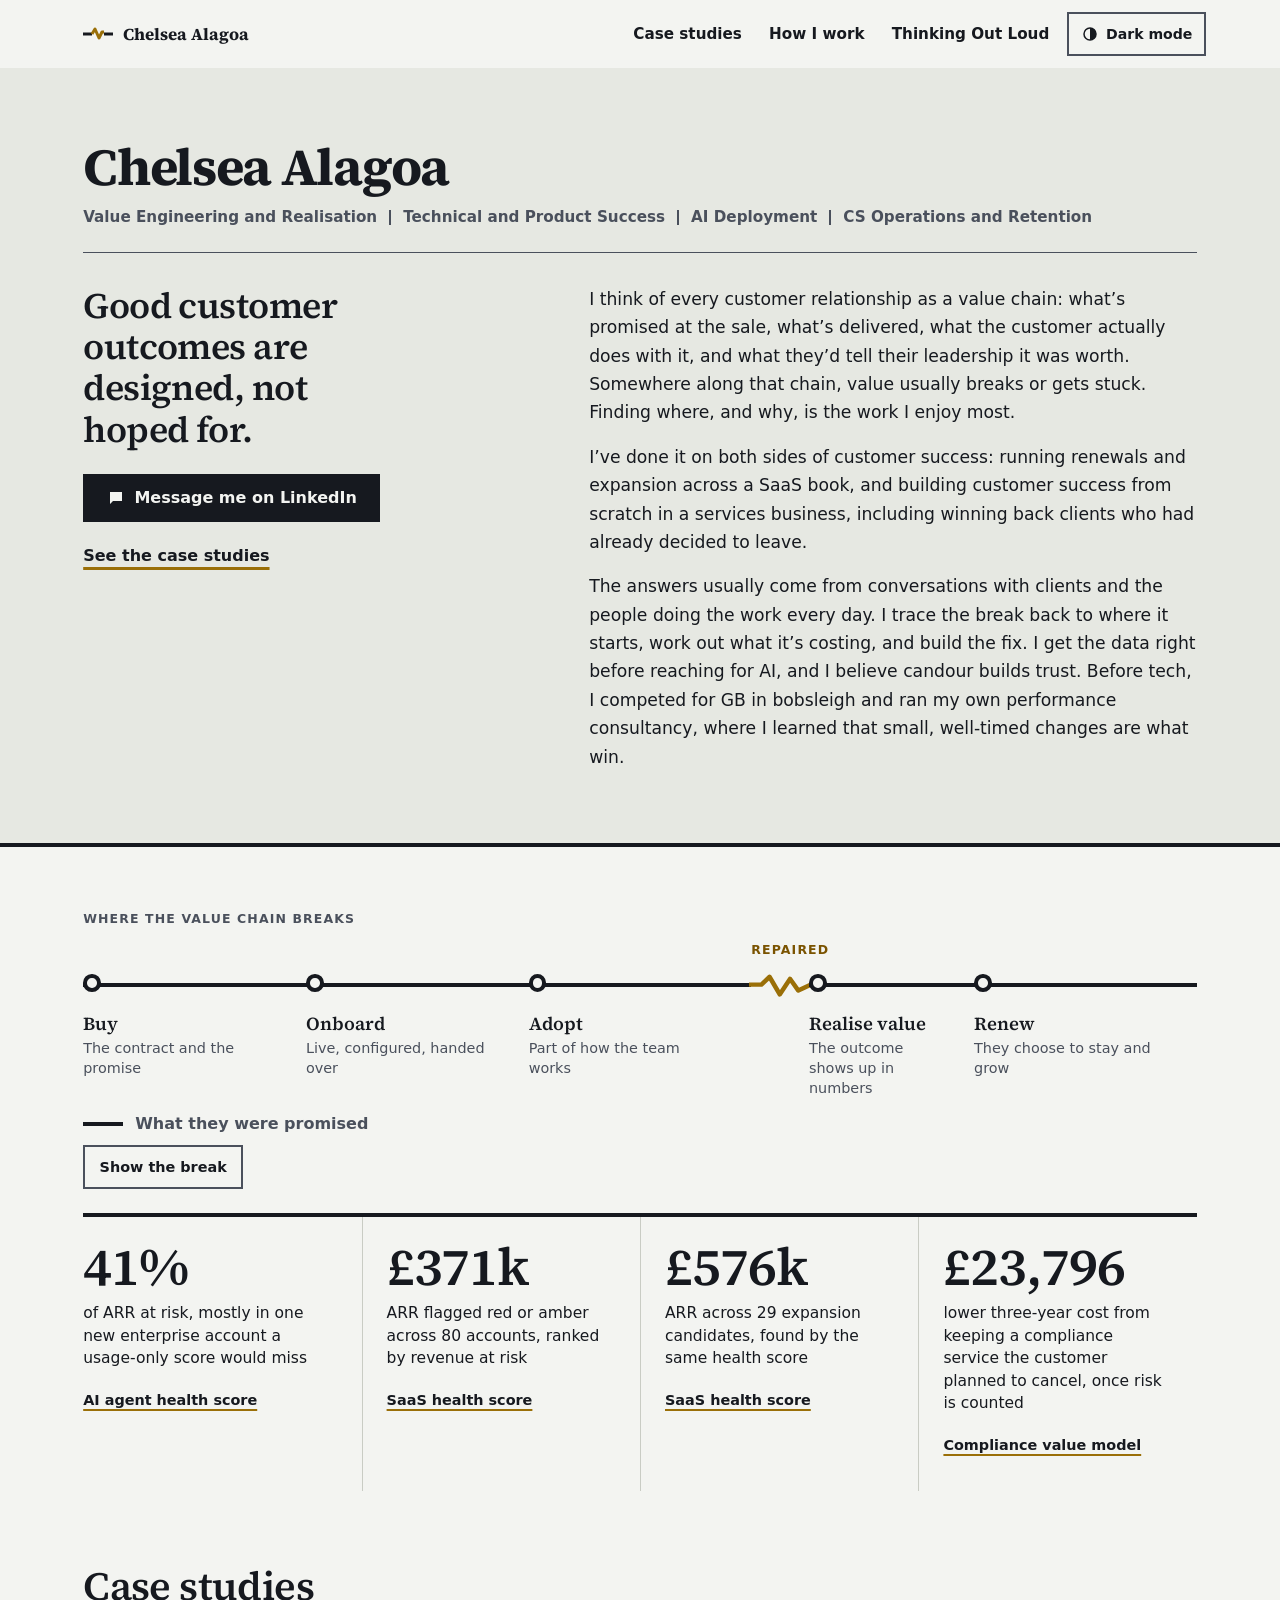
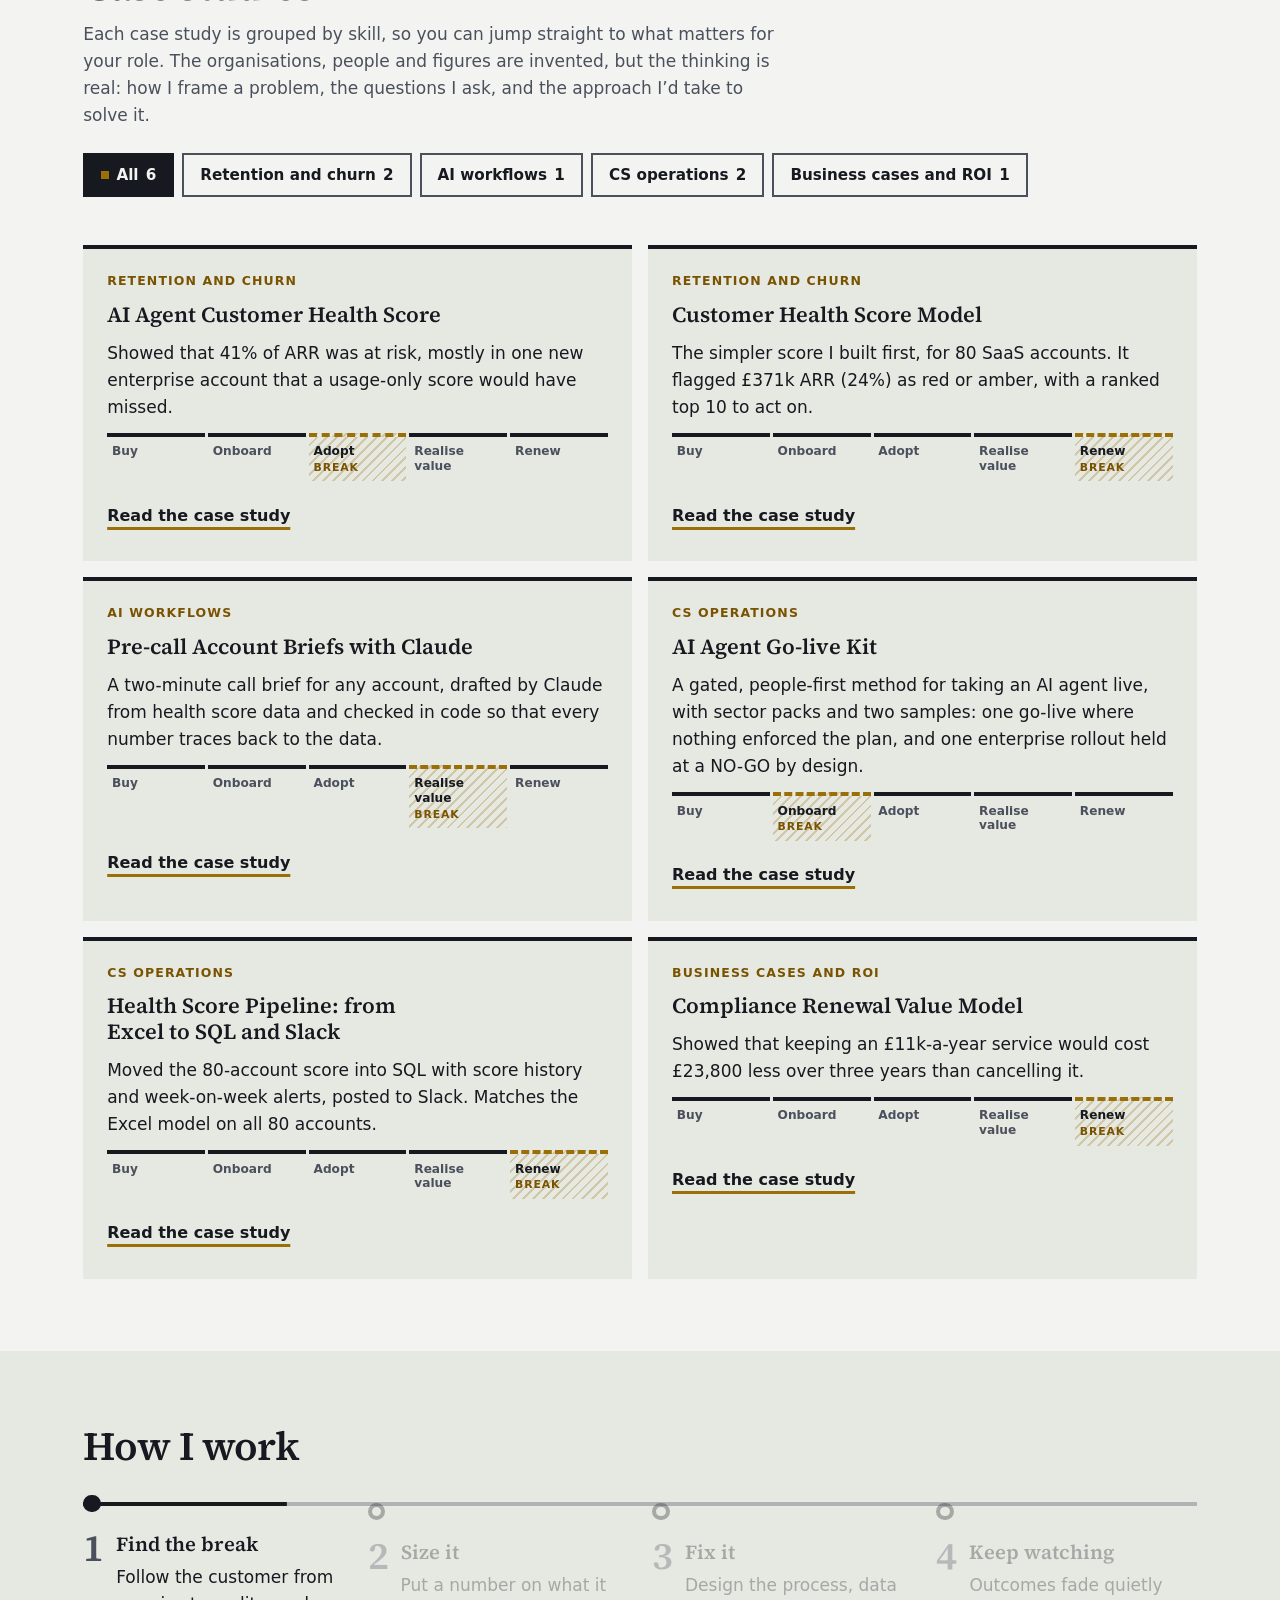
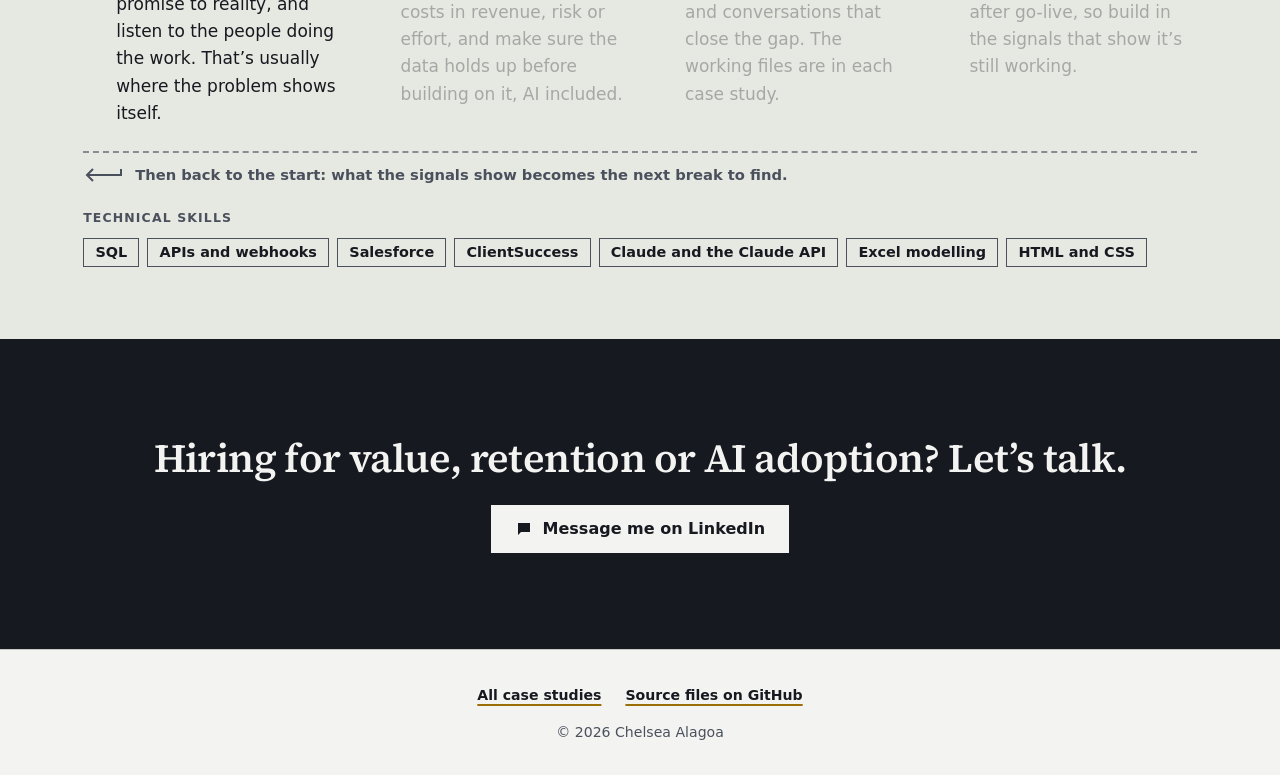
==== commit 92866e08: "Rewrite the home page thesis and add the keynote replay link - New hero thesis and introduction, dis" ====
--- a/index.html
+++ b/index.html
@@ -48,16 +48,16 @@
     </div>
     <div class="hero__grid">
       <div class="hero__lead">
-        <p class="thesis">Customer success is the work of keeping promises.</p>
+        <p class="thesis">Good customer outcomes are designed, not hoped for.</p>
         <div class="actions">
           <a class="button" href="https://www.linkedin.com/in/chelseaalagoa/"><svg viewBox="0 0 24 24" aria-hidden="true" focusable="false"><path fill="currentColor" d="M4 4h16v12H8l-4 4z"/></svg>Message me on LinkedIn<span class="visually-hidden"> (opens LinkedIn)</span></a>
           <a class="textlink" href="#case-studies">See the case studies</a>
         </div>
       </div>
       <div class="hero__body">
-        <p>Most customer journeys are built around go-live, but retention is decided in the months and years that follow. I’m interested in what happens between the promise and the proof. That means agreeing a measurable outcome before the work begins, making that promise a record everyone can see, and checking in on value, not just activity.</p>
-        <p>Value rarely disappears in one moment; it fades quietly when no one is watching. So I look for where the value chain breaks, build the data and signals to catch it early, and bring the conversations that keep it on track. I start from first principles, get the data right before adding AI, and build trust through candour.</p>
-        <p class="promise">I’d rather be a promise keeper than a promise maker.</p>
+        <p>I think of every customer relationship as a value chain: what’s promised at the sale, what’s delivered, what the customer actually does with it, and what they’d tell their leadership it was worth. Somewhere along that chain, value usually breaks or gets stuck. Finding where, and why, is the work I enjoy most.</p>
+        <p>I’ve done it on both sides of customer success: running renewals and expansion across a SaaS book, and building customer success from scratch in a services business, including winning back clients who had already decided to leave.</p>
+        <p>The answers usually come from conversations with clients and the people doing the work every day. I trace the break back to where it starts, work out what it’s costing, and build the fix. I get the data right before reaching for AI, and I believe candour builds trust. Before tech, I competed for GB in bobsleigh and ran my own performance consultancy, where I learned that small, well-timed changes are what win.</p>
       </div>
     </div>
   </section>
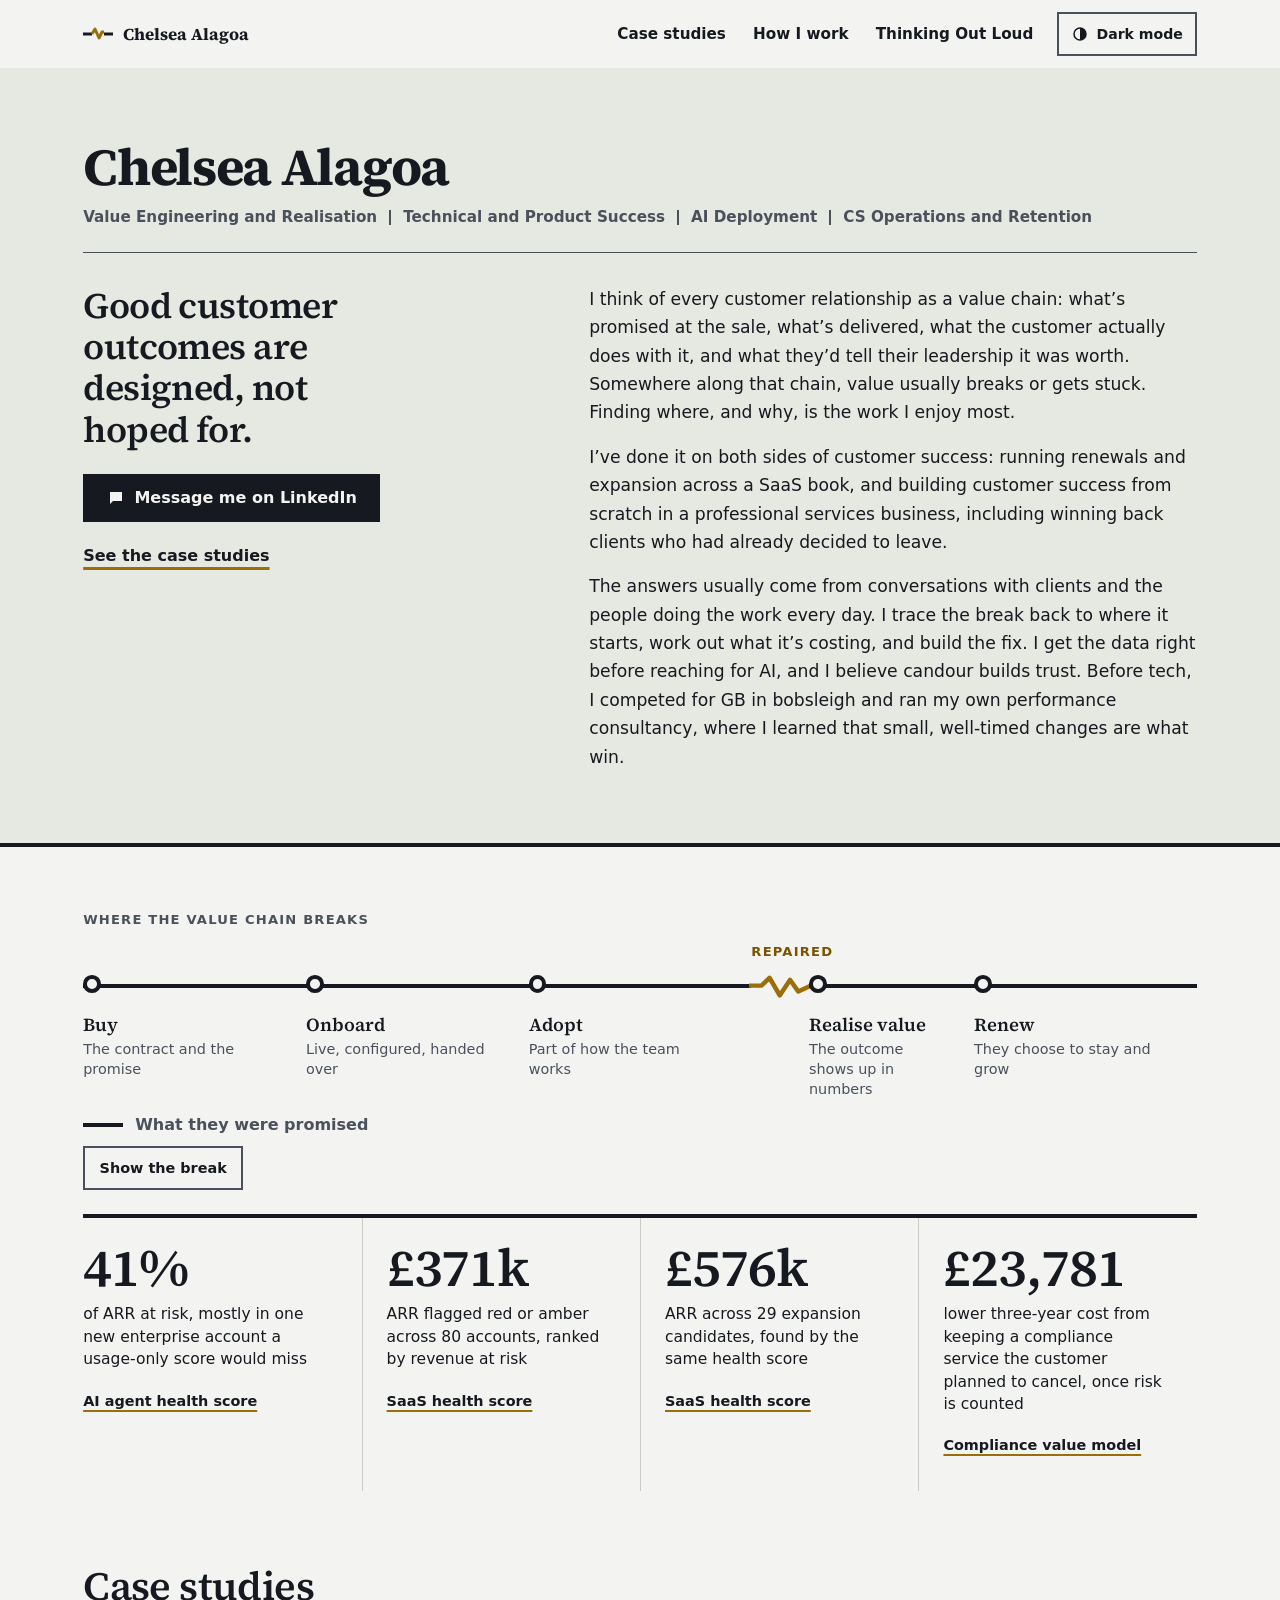
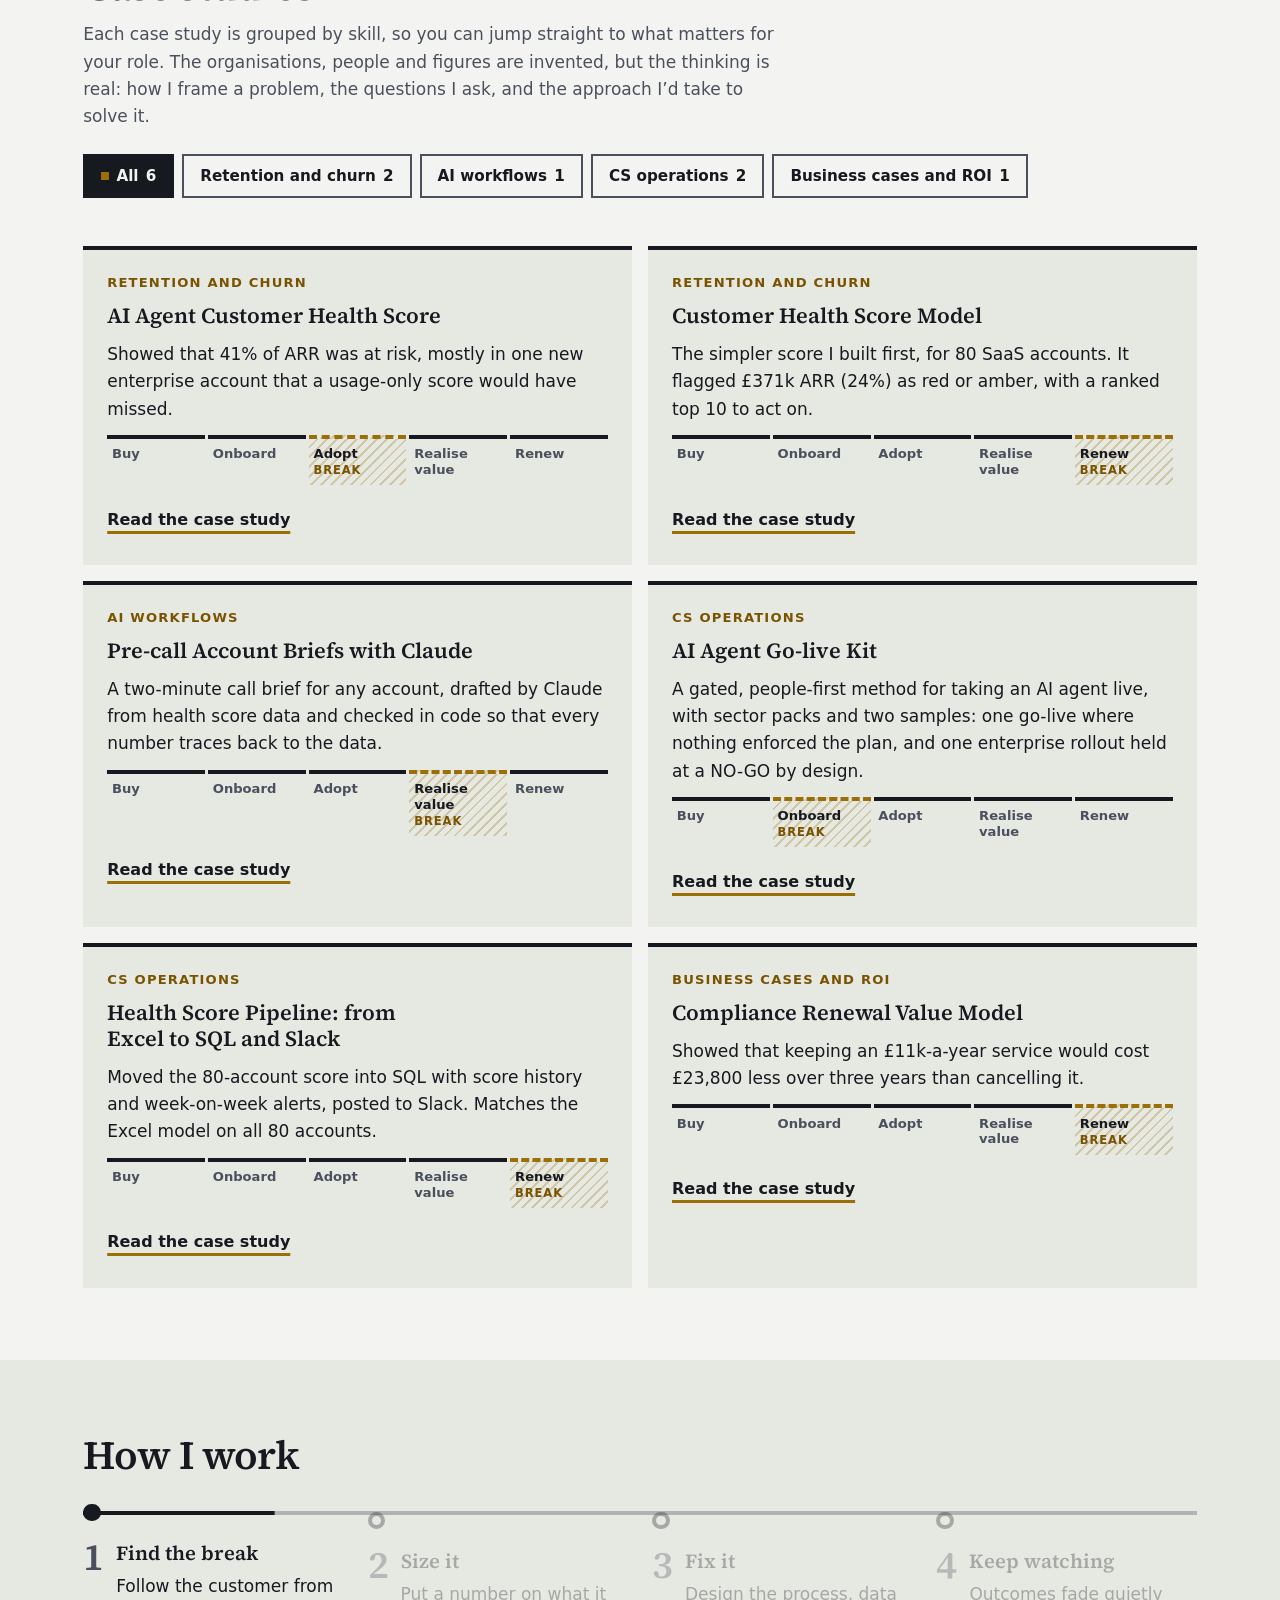
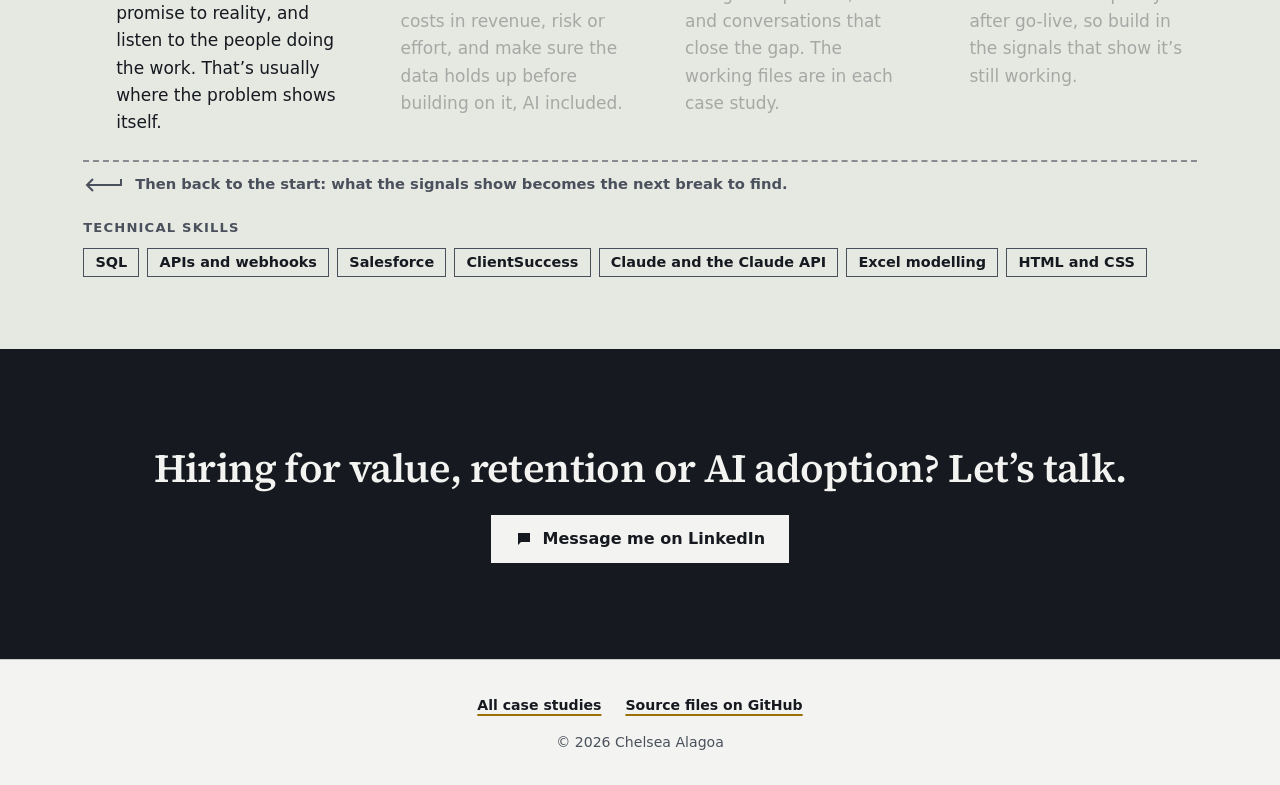
==== commit 173fdd72: "Improve the mobile view and tighten the phone introduction - Compact header on phones: name and icon" ====
--- a/index.html
+++ b/index.html
@@ -20,21 +20,21 @@
 <meta name="color-scheme" content="light dark">
 <link rel="icon" href="assets/img/favicon.svg" type="image/svg+xml">
 <link rel="preload" href="assets/fonts/source-serif-4-latin-wght.woff2" as="font" type="font/woff2" crossorigin>
-<link rel="stylesheet" href="assets/css/site.css?v=20261119f">
+<link rel="stylesheet" href="assets/css/site.css?v=20261120a">
 <script>document.documentElement.classList.add('js');try{var t=localStorage.getItem('theme');if(t==='dark'||t==='light')document.documentElement.setAttribute('data-theme',t)}catch(e){}</script>
-<script src="assets/js/site.js?v=20261119f" defer></script>
+<script src="assets/js/site.js?v=20261120a" defer></script>
 </head>
 <body id="top">
 <a class="skip" href="#main">Skip to main content</a>
 <header class="site-header">
   <div class="shell site-header__inner">
     <a class="brand" href="./"><svg viewBox="0 0 30 14" aria-hidden="true" focusable="false"><path d="M0 7h9" stroke="currentColor" stroke-width="3"/><path d="M9 7l3-5 4 9 3-6h2" fill="none" stroke="var(--seam)" stroke-width="3" stroke-linejoin="round"/><path d="M21 7h9" stroke="currentColor" stroke-width="3"/></svg>Chelsea Alagoa</a>
+    <button class="theme-toggle" type="button" data-theme-toggle aria-pressed="false" hidden><svg viewBox="0 0 24 24" aria-hidden="true" focusable="false"><circle cx="12" cy="12" r="8" fill="none" stroke="currentColor" stroke-width="2"/><path d="M12 4a8 8 0 0 1 0 16z" fill="currentColor"/></svg><span class="theme-toggle__text">Dark mode</span></button>
     <nav class="site-nav" aria-label="Main">
       <ul>
         <li><a href="#case-studies">Case studies</a></li>
         <li><a href="#how">How I work</a></li>
         <li><a href="thinking-out-loud/">Thinking Out Loud</a></li>
-        <li><button class="theme-toggle" type="button" data-theme-toggle aria-pressed="false" hidden><svg viewBox="0 0 24 24" aria-hidden="true" focusable="false"><circle cx="12" cy="12" r="8" fill="none" stroke="currentColor" stroke-width="2"/><path d="M12 4a8 8 0 0 1 0 16z" fill="currentColor"/></svg>Dark mode</button></li>
       </ul>
     </nav>
   </div>
@@ -55,8 +55,9 @@
         </div>
       </div>
       <div class="hero__body">
+        <p class="hero__short">I find where customer value breaks, put a number on what it’s costing both sides, and build the fix. I’ve done it across a SaaS book and by building customer success from scratch in a professional services business, including winning back clients who had already decided to leave.</p>
         <p>I think of every customer relationship as a value chain: what’s promised at the sale, what’s delivered, what the customer actually does with it, and what they’d tell their leadership it was worth. Somewhere along that chain, value usually breaks or gets stuck. Finding where, and why, is the work I enjoy most.</p>
-        <p>I’ve done it on both sides of customer success: running renewals and expansion across a SaaS book, and building customer success from scratch in a services business, including winning back clients who had already decided to leave.</p>
+        <p>I’ve done it on both sides of customer success: running renewals and expansion across a SaaS book, and building customer success from scratch in a professional services business, including winning back clients who had already decided to leave.</p>
         <p>The answers usually come from conversations with clients and the people doing the work every day. I trace the break back to where it starts, work out what it’s costing, and build the fix. I get the data right before reaching for AI, and I believe candour builds trust. Before tech, I competed for GB in bobsleigh and ran my own performance consultancy, where I learned that small, well-timed changes are what win.</p>
       </div>
     </div>
--- a/assets/css/site.css
+++ b/assets/css/site.css
@@ -37,7 +37,7 @@
   --t-h3:clamp(1.2rem,1.1rem + .45vw,1.45rem);
   --t-lede:clamp(1.1rem,1rem + .4vw,1.3rem);
   --t-small:.92rem;
-  --t-label:.78rem;
+  --t-label:.82rem;
   --rule:4px;
   --gutter:clamp(1rem,4vw,3.5rem);
   --max:76rem;
@@ -78,7 +78,9 @@
 .skip:focus{top:1rem}
 
 /* ---------- Header ---------- */
-.site-header__inner{display:flex;flex-wrap:wrap;align-items:center;justify-content:space-between;gap:var(--s1) var(--s5);padding-block:var(--s3)}
+.site-header__inner{display:flex;flex-wrap:wrap;align-items:center;gap:var(--s1) var(--s5);padding-block:var(--s3)}
+.site-nav{order:1;margin-left:auto}
+.theme-toggle{order:2}
 .brand{display:inline-flex;align-items:center;gap:.6rem;min-height:44px;font:700 1.05rem var(--serif);text-decoration:none}
 .brand svg{width:30px;height:14px;flex:none}
 .site-nav ul{display:flex;flex-wrap:wrap;align-items:center;gap:var(--s1) var(--s2);list-style:none;padding:0;margin-right:-.6rem}
@@ -87,6 +89,14 @@
 .theme-toggle{display:inline-flex;align-items:center;gap:.45rem;min-height:44px;padding:0 .75rem;border:2px solid var(--muted);background:transparent;color:var(--ink);font:600 .88rem var(--sans);cursor:pointer}
 .theme-toggle:hover{border-color:var(--ink)}
 .theme-toggle svg{width:18px;height:18px}
+@media (max-width:40rem){
+  .site-header__inner{column-gap:var(--s3);padding-block:var(--s2) 0}
+  .theme-toggle{order:1;margin-left:auto;width:44px;padding:0;justify-content:center}
+  .theme-toggle__text{position:absolute;width:1px;height:1px;margin:-1px;overflow:hidden;clip:rect(0 0 0 0);white-space:nowrap}
+  .site-nav{order:2;flex-basis:100%;margin-left:0}
+  .site-nav ul{margin:0 0 0 -.5rem;gap:0}
+  .site-nav a{padding:0 .5rem;font-size:.92rem}
+}
 
 /* ---------- Buttons and links ---------- */
 .button{display:inline-flex;align-items:center;justify-content:center;gap:.6rem;min-height:48px;padding:.55rem 1.35rem;border:2px solid var(--ink);background:var(--ink);color:var(--paper);font:700 1rem/1.2 var(--sans);text-decoration:none}
@@ -151,11 +161,11 @@
 }
 
 /* ---------- Stage strip: where the chain broke ---------- */
-.stages{list-style:none;padding:0;display:grid;grid-template-columns:repeat(5,minmax(0,1fr));gap:3px;font:600 .76rem/1.2 var(--sans);max-width:34rem}
+.stages{list-style:none;padding:0;display:grid;grid-template-columns:repeat(5,minmax(0,1fr));gap:3px;font:600 .82rem/1.2 var(--sans);max-width:34rem}
 .stages li{padding:.45rem .3rem;border-top:var(--rule) solid var(--ink);color:var(--muted);hyphens:auto}
 .stages li.is-break{border-top-style:dashed;border-top-color:var(--seam);color:var(--ink);font-weight:800;
   background:repeating-linear-gradient(135deg,transparent 0 5px,color-mix(in srgb,var(--seam) 28%,transparent) 5px 7px)}
-.stages li.is-break::after{content:"Break";display:block;margin-top:.15rem;font-size:.68rem;letter-spacing:.08em;text-transform:uppercase;color:var(--gold)}
+.stages li.is-break::after{content:"Break";display:block;margin-top:.15rem;font-size:.72rem;letter-spacing:.08em;text-transform:uppercase;color:var(--gold)}
 
 /* ---------- Bands: shape, label and colour ---------- */
 .band{display:inline-flex;align-items:center;gap:.4rem;font:700 .85rem/1.3 var(--sans);white-space:nowrap}
@@ -177,18 +187,29 @@
 .disciplines{list-style:none;padding:0;display:flex;flex-wrap:wrap;row-gap:var(--s1);font:600 .95rem/1.4 var(--sans);color:var(--muted)}
 .disciplines li{display:inline-flex;align-items:center}
 .disciplines li+li::before{content:"";width:2px;height:1em;background:var(--muted);margin-inline:var(--s3)}
+@media (max-width:40rem){.disciplines{flex-direction:column;row-gap:.15rem}.disciplines li+li::before{display:none}}
 .hero__grid{display:grid;gap:var(--s6)}
 .hero__lead{display:grid;gap:var(--s5);align-content:start}
-.thesis{font:600 var(--t-thesis)/1.15 var(--serif);letter-spacing:-.015em;text-wrap:balance;max-width:18ch}
+.thesis{font:600 var(--t-thesis)/1.15 var(--serif);letter-spacing:-.015em;text-wrap:balance}
 .hero__body{display:grid;gap:var(--s4);font-size:1.075rem;line-height:1.65;max-width:42rem}
+/* Phones get one short paragraph; wider screens get the full introduction. display:none keeps screen readers from reading both. */
+.hero__short{display:none}
+@media (max-width:40rem){.hero__short{display:block}.hero__body>p:not(.hero__short){display:none}}
 .promise{font:600 1.2rem/1.4 var(--serif);padding-left:var(--s4);border-left:var(--rule) solid var(--ink)}
-@media (min-width:60rem){.hero__grid{grid-template-columns:minmax(0,5fr) minmax(0,7fr);column-gap:var(--s8)}}
+@media (min-width:60rem){.thesis{max-width:18ch}.hero__grid{grid-template-columns:minmax(0,5fr) minmax(0,7fr);column-gap:var(--s8)}}
 .chain-band{padding-block:clamp(2.5rem,6vw,4rem) var(--s5);display:grid;gap:var(--s3)}
 
 .figures{list-style:none;padding:0;display:grid;grid-template-columns:repeat(auto-fit,minmax(13rem,1fr));border-top:var(--rule) solid var(--ink)}
 .figure{display:grid;gap:var(--s2);align-content:start;padding:var(--s5) var(--s5) var(--s5) 0}
 .figure+.figure{padding-left:var(--s5);border-left:1px solid var(--hair)}
 @media (max-width:56rem){.figure+.figure{padding-left:0;border-left:0}.figure{border-bottom:1px solid var(--hair)}}
+@media (min-width:22.5rem) and (max-width:56rem){
+  .figures{grid-template-columns:1fr 1fr}
+  .figure{padding:var(--s4) var(--s3) var(--s4) 0}
+  .figure:nth-child(even){padding-left:var(--s3);border-left:1px solid var(--hair)}
+  .figure__n{font-size:clamp(1.7rem,1.2rem + 2.2vw,2.3rem)}
+  .figure__t{font-size:.9rem}
+}
 .figure__n{font:600 clamp(2.3rem,1.8rem + 2vw,3.3rem)/1 var(--serif);font-variant-numeric:lining-nums tabular-nums;letter-spacing:-.02em}
 .figure__t{font-size:.97rem;line-height:1.45;max-width:18rem}
 .figure a{font:700 .9rem var(--sans);min-height:44px;display:inline-flex;align-items:center}
@@ -205,6 +226,7 @@
 .chip[aria-pressed="true"]{background:var(--ink);border-color:var(--ink);color:var(--paper)}
 .chip[aria-pressed="true"]::before{content:"";width:.5rem;height:.5rem;background:var(--seam)}
 .chip span{font-variant-numeric:tabular-nums}
+@media (max-width:40rem){.chips{gap:.4rem}.chip{padding:0 .7rem;font-size:.9rem}}
 .status{font:600 .9rem var(--sans);color:var(--muted)}
 
 .cards{list-style:none;padding:0;display:grid;gap:var(--s4)}
@@ -309,6 +331,13 @@
 .sum dd{margin:0;max-width:42rem}
 .sum ul{list-style:none;padding:0;display:flex;flex-wrap:wrap;gap:var(--s2)}
 .sum ul li{padding:.2rem .6rem;border:1px solid var(--muted);font:600 .88rem var(--sans)}
+
+/* On this page: a collapsed list of the write-up's sections, no JavaScript */
+.toc{max-width:var(--read);margin-top:var(--s5);border-block:1px solid var(--hair)}
+.toc summary{display:flex;align-items:center;min-height:44px;font:700 var(--t-label)/1.3 var(--sans);letter-spacing:.09em;text-transform:uppercase;cursor:pointer}
+.toc ol{padding:0 0 var(--s3) 1.25rem;display:grid;gap:0}
+.toc a{display:inline-flex;align-items:center;min-height:44px;font:600 .95rem var(--sans)}
+.prose h2[id]{scroll-margin-top:var(--s5)}
 
 /* The write-up: existing case study content, restyled */
 .prose{display:grid;gap:var(--s4);max-width:var(--read);padding-block:var(--s4) var(--s7)}
@@ -382,7 +411,7 @@
 .post-card:hover h2 a{text-decoration:underline;text-decoration-color:var(--seam);text-decoration-thickness:3px}
 .post-meta{font:600 .88rem/1.4 var(--sans);color:var(--muted)}
 .tags{list-style:none;padding:0;display:flex;flex-wrap:wrap;gap:var(--s2)}
-.tags li{padding:.15rem .55rem;border:1px solid var(--muted);font:600 .8rem/1.4 var(--sans)}
+.tags li{padding:.15rem .55rem;border:1px solid var(--muted);font:600 .82rem/1.4 var(--sans)}
 .post-top{padding-block:var(--s3) var(--s5);display:grid;gap:var(--s3)}
 .post-top h1{font-size:var(--t-display);letter-spacing:-.022em;max-width:22ch}
 .inshort{display:grid;gap:var(--s1);max-width:var(--read);padding-left:var(--s4);border-left:var(--rule) solid var(--seam);font:500 1.1rem/1.5 var(--serif)}
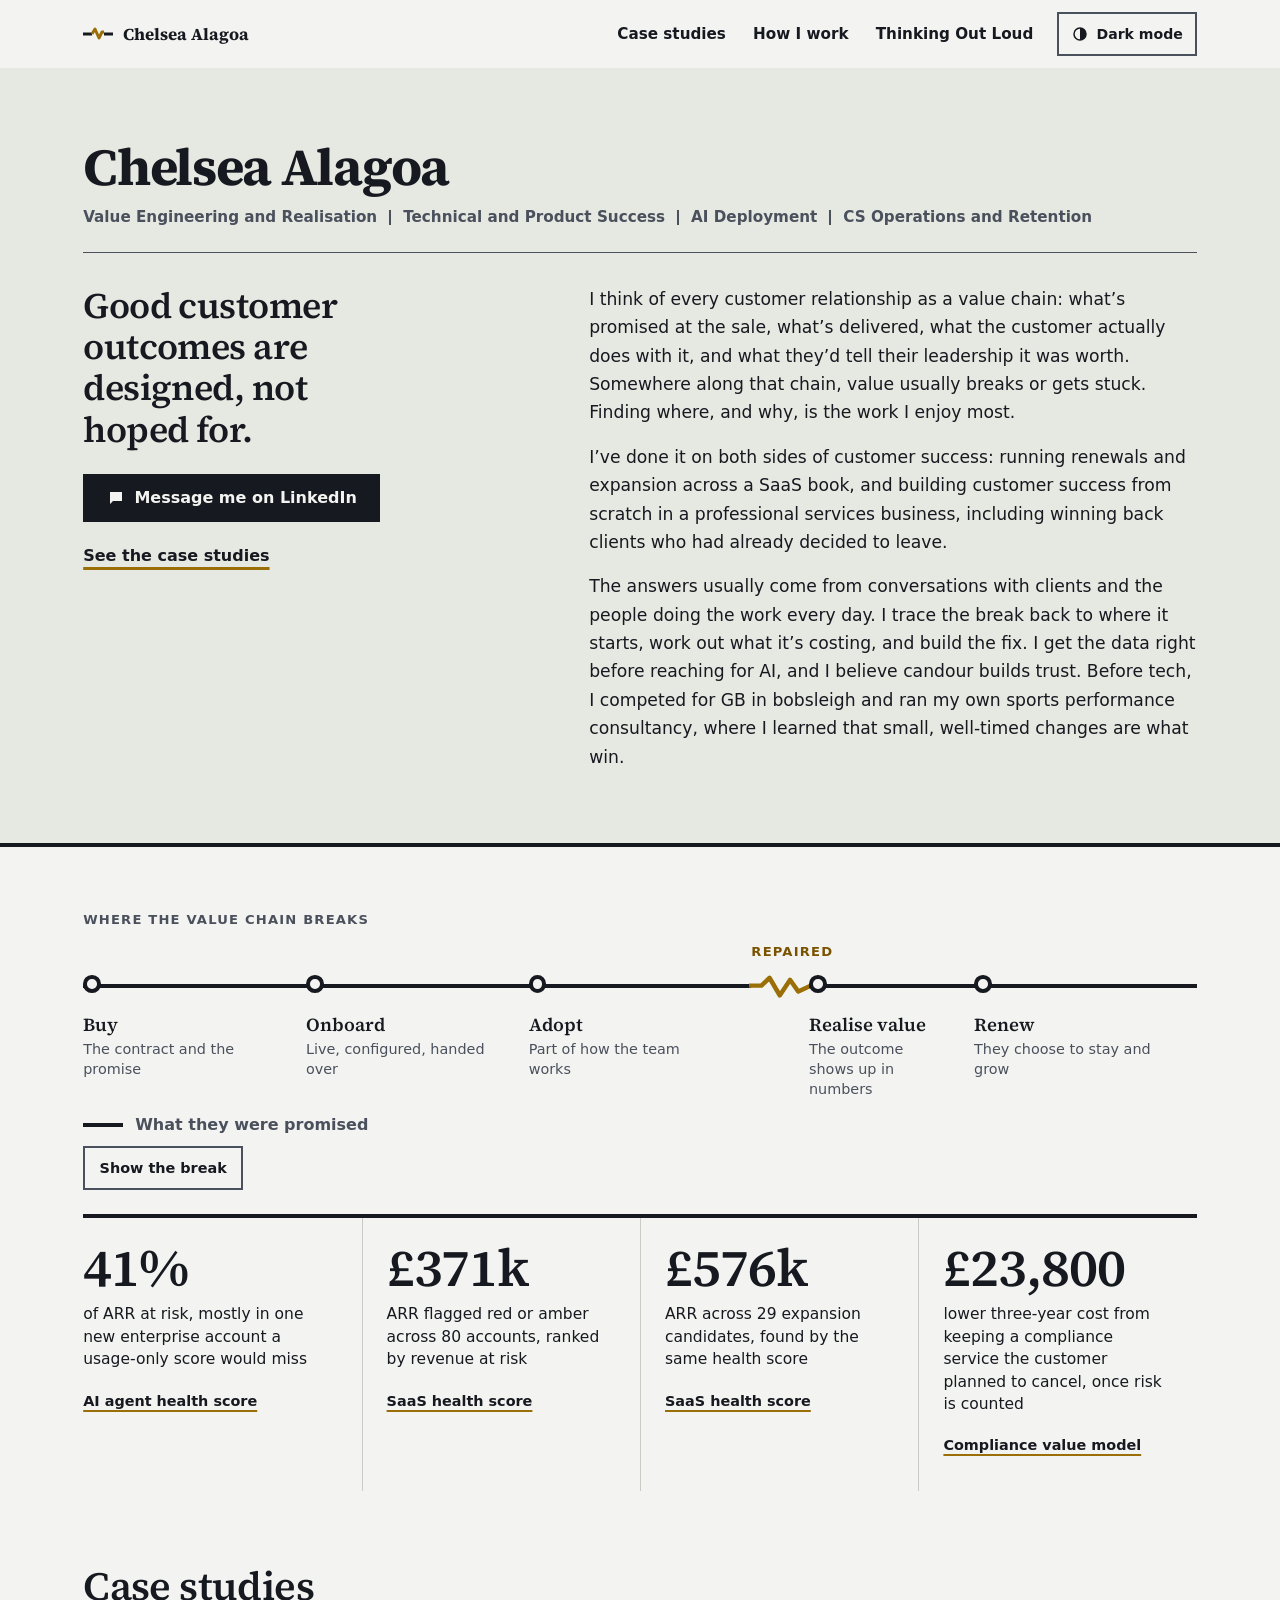
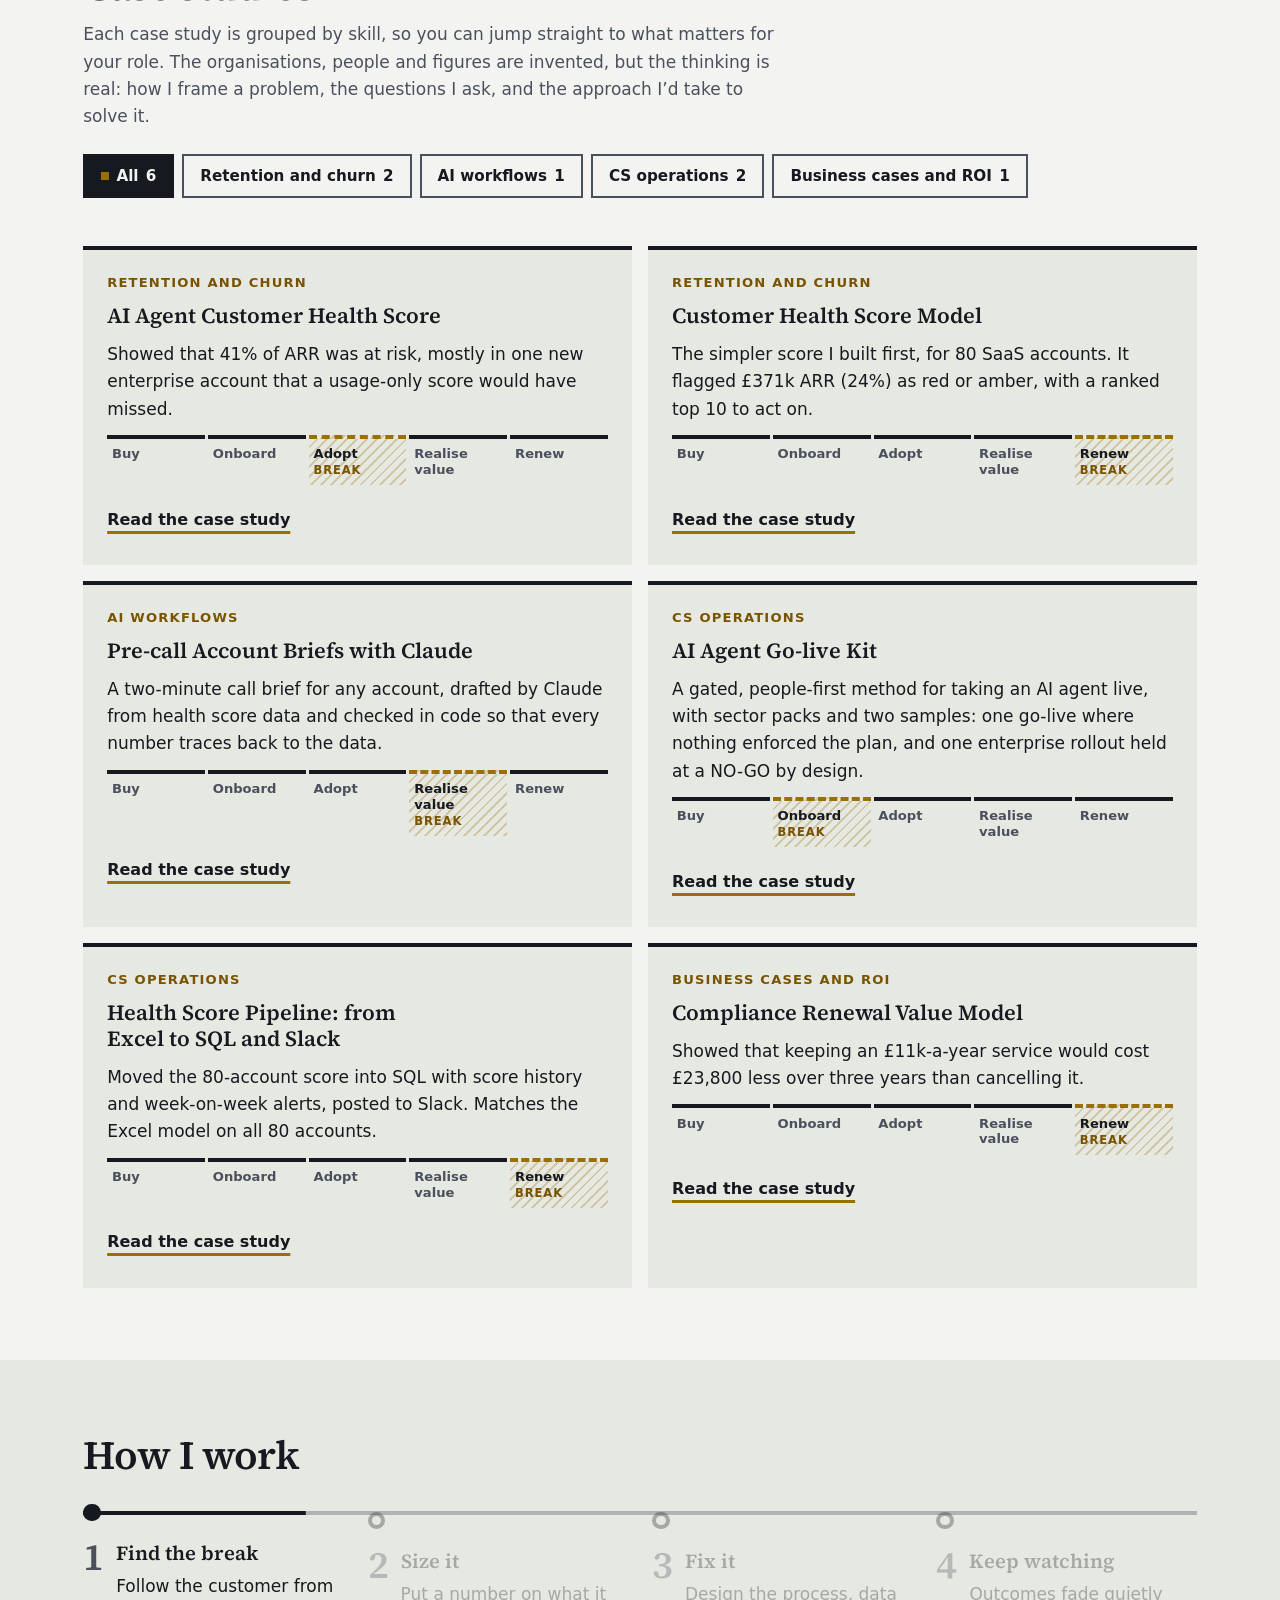
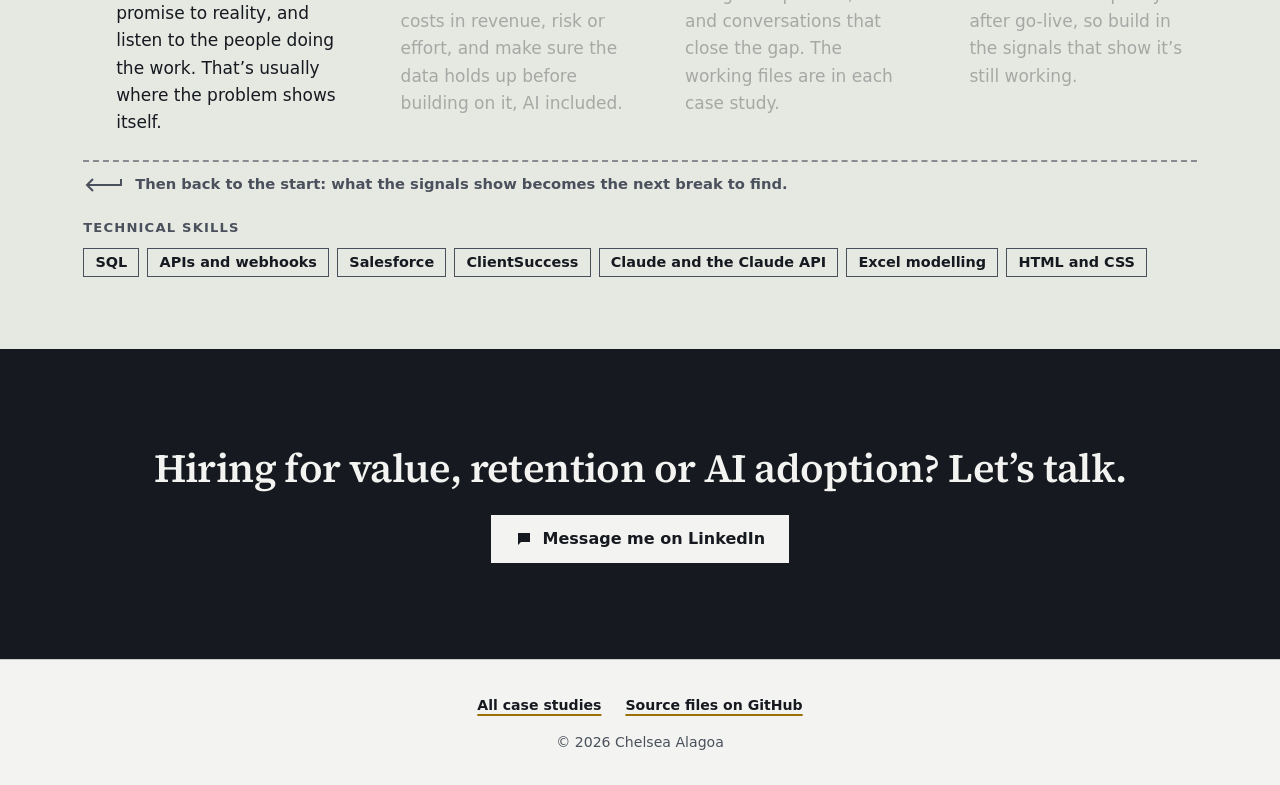
==== commit 1ba8b4a2: "Describe the consultancy as a sports performance consultancy Co-Authored-By: Claude Opus 5.5 <norepl" ====
--- a/index.html
+++ b/index.html
@@ -58,7 +58,7 @@
         <p class="hero__short">I find where customer value breaks, put a number on what it’s costing both sides, and build the fix. I’ve done it across a SaaS book and by building customer success from scratch in a professional services business, including winning back clients who had already decided to leave.</p>
         <p>I think of every customer relationship as a value chain: what’s promised at the sale, what’s delivered, what the customer actually does with it, and what they’d tell their leadership it was worth. Somewhere along that chain, value usually breaks or gets stuck. Finding where, and why, is the work I enjoy most.</p>
         <p>I’ve done it on both sides of customer success: running renewals and expansion across a SaaS book, and building customer success from scratch in a professional services business, including winning back clients who had already decided to leave.</p>
-        <p>The answers usually come from conversations with clients and the people doing the work every day. I trace the break back to where it starts, work out what it’s costing, and build the fix. I get the data right before reaching for AI, and I believe candour builds trust. Before tech, I competed for GB in bobsleigh and ran my own performance consultancy, where I learned that small, well-timed changes are what win.</p>
+        <p>The answers usually come from conversations with clients and the people doing the work every day. I trace the break back to where it starts, work out what it’s costing, and build the fix. I get the data right before reaching for AI, and I believe candour builds trust. Before tech, I competed for GB in bobsleigh and ran my own sports performance consultancy, where I learned that small, well-timed changes are what win.</p>
       </div>
     </div>
   </section>
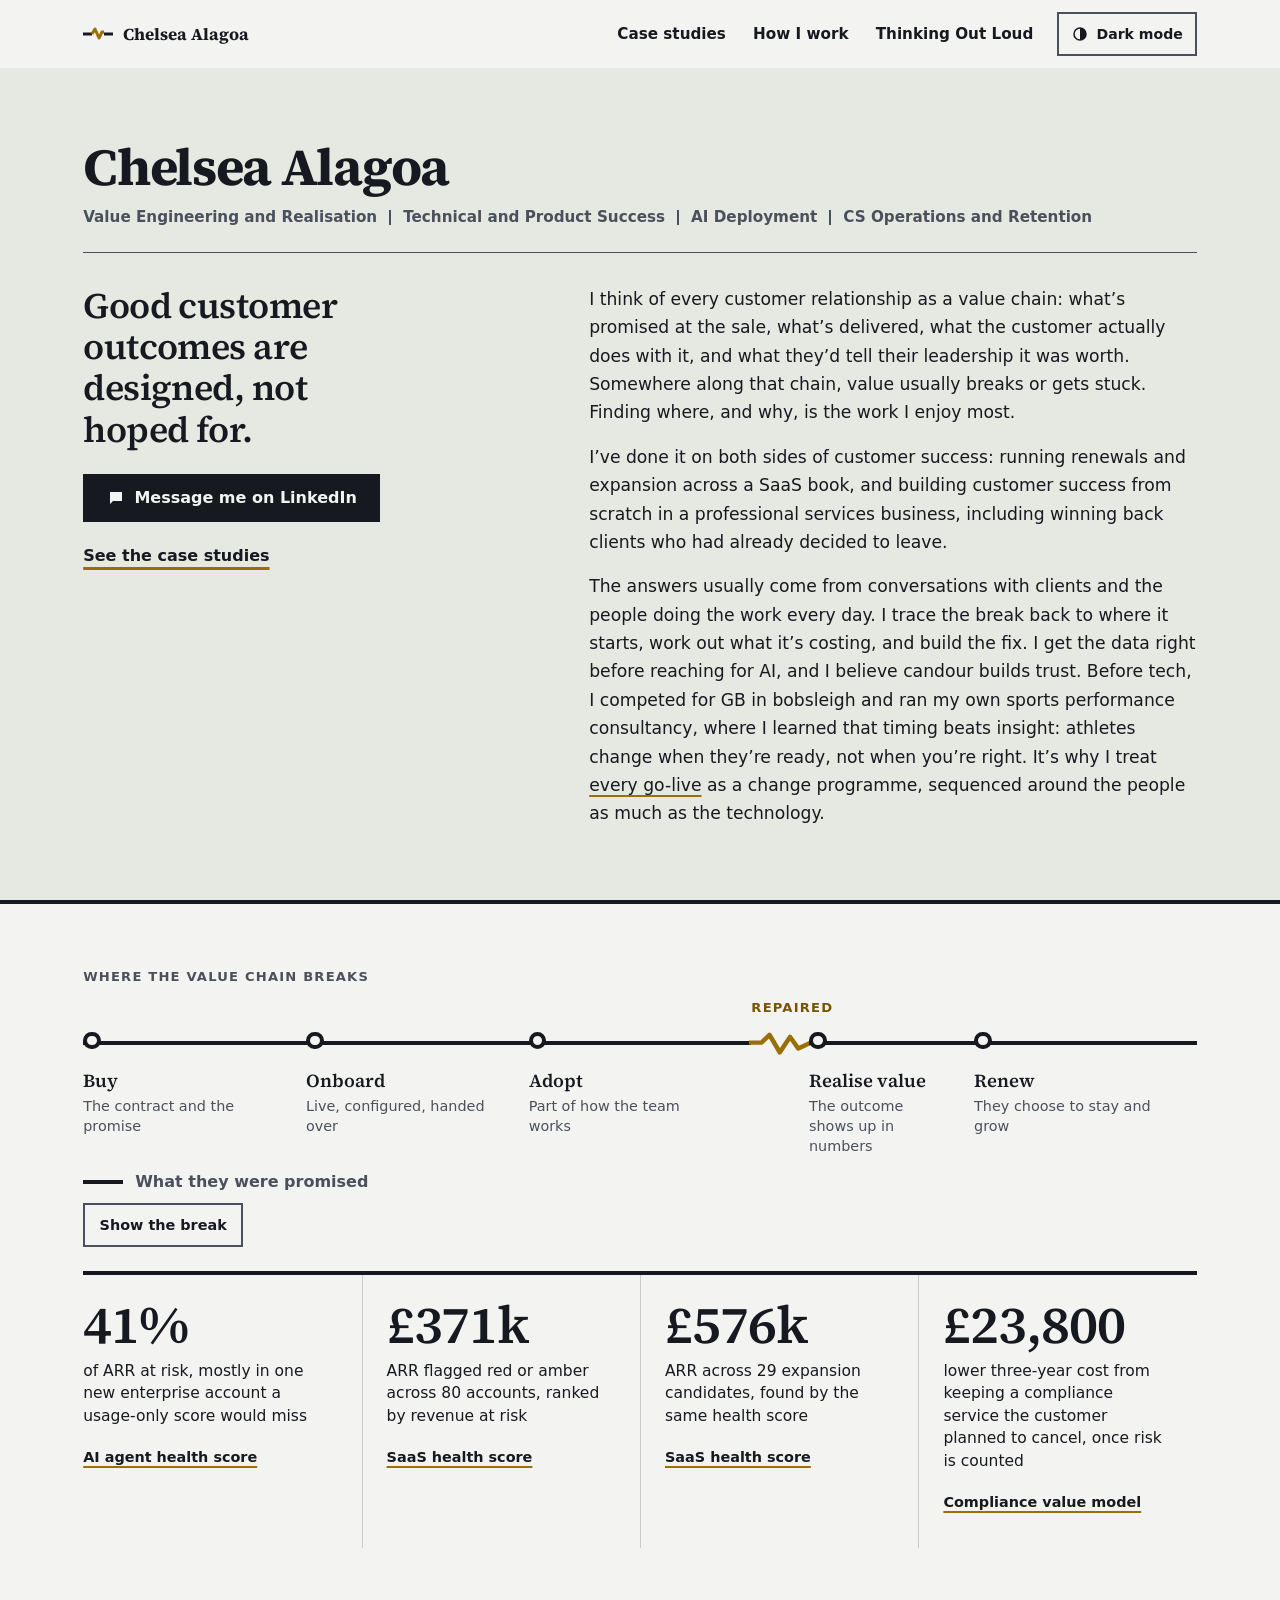
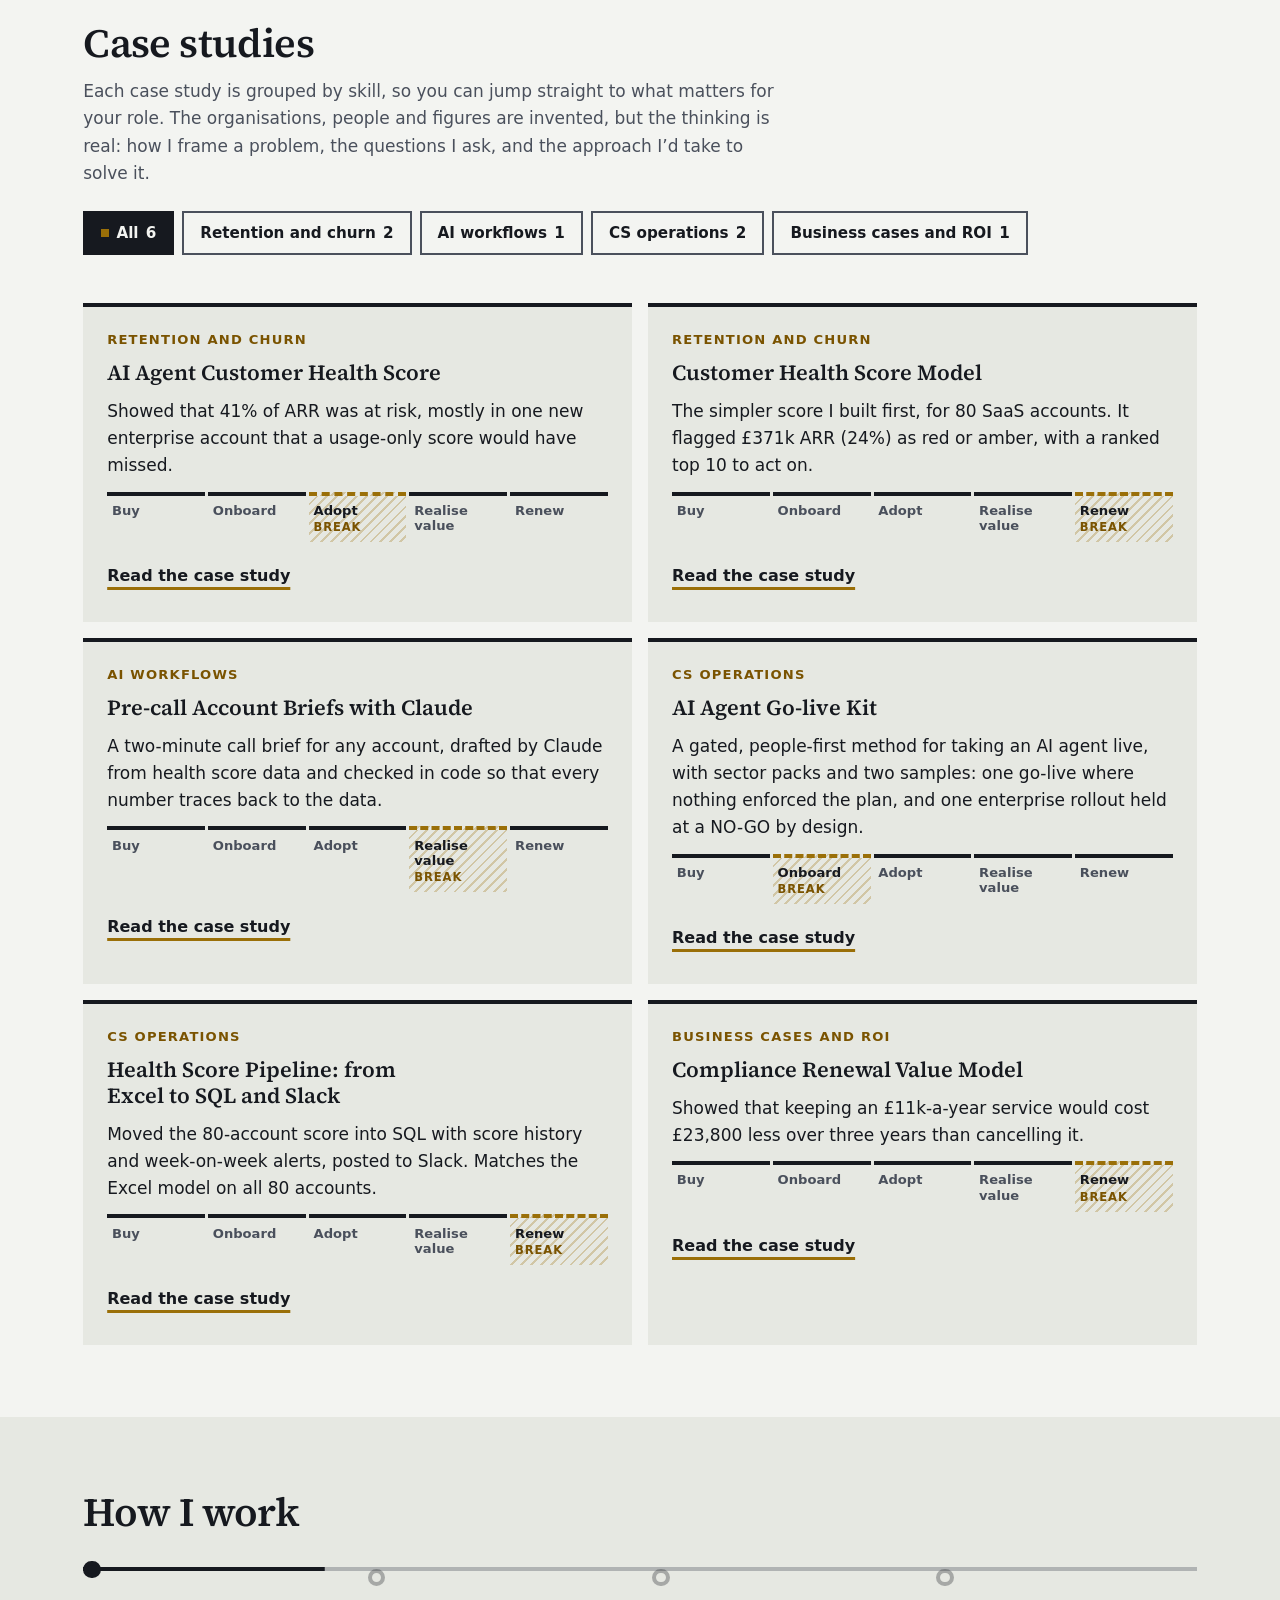
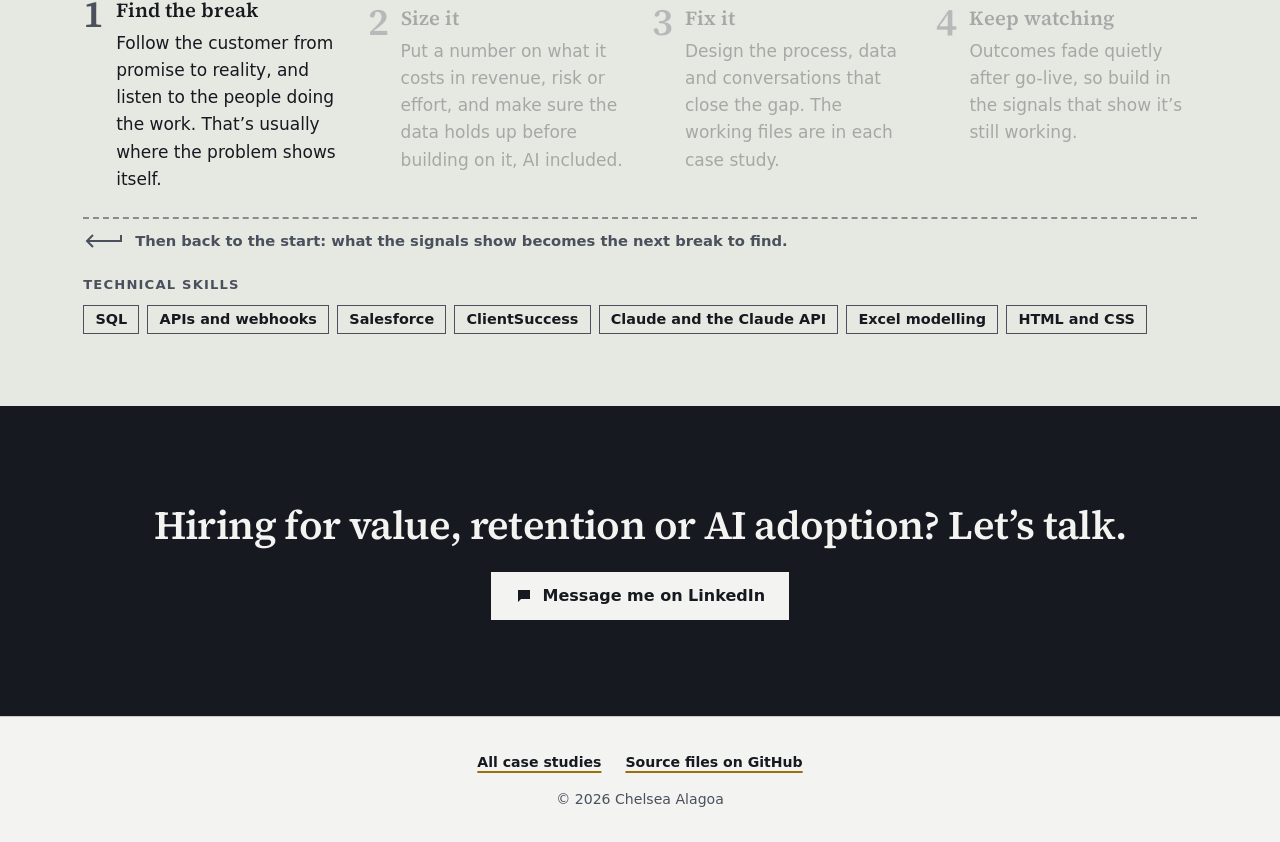
==== commit cacc8c5a: "Make timing the lesson from coaching and link it to go-lives Co-Authored-By: Claude Opus 5.5 <norepl" ====
--- a/index.html
+++ b/index.html
@@ -58,7 +58,7 @@
         <p class="hero__short">I find where customer value breaks, put a number on what it’s costing both sides, and build the fix. I’ve done it across a SaaS book and by building customer success from scratch in a professional services business, including winning back clients who had already decided to leave.</p>
         <p>I think of every customer relationship as a value chain: what’s promised at the sale, what’s delivered, what the customer actually does with it, and what they’d tell their leadership it was worth. Somewhere along that chain, value usually breaks or gets stuck. Finding where, and why, is the work I enjoy most.</p>
         <p>I’ve done it on both sides of customer success: running renewals and expansion across a SaaS book, and building customer success from scratch in a professional services business, including winning back clients who had already decided to leave.</p>
-        <p>The answers usually come from conversations with clients and the people doing the work every day. I trace the break back to where it starts, work out what it’s costing, and build the fix. I get the data right before reaching for AI, and I believe candour builds trust. Before tech, I competed for GB in bobsleigh and ran my own sports performance consultancy, where I learned that small, well-timed changes are what win.</p>
+        <p>The answers usually come from conversations with clients and the people doing the work every day. I trace the break back to where it starts, work out what it’s costing, and build the fix. I get the data right before reaching for AI, and I believe candour builds trust. Before tech, I competed for GB in bobsleigh and ran my own sports performance consultancy, where I learned that timing beats insight: athletes change when they’re ready, not when you’re right. It’s why I treat <a href="cs-operations/golive-copilot/">every go-live</a> as a change programme, sequenced around the people as much as the technology.</p>
       </div>
     </div>
   </section>
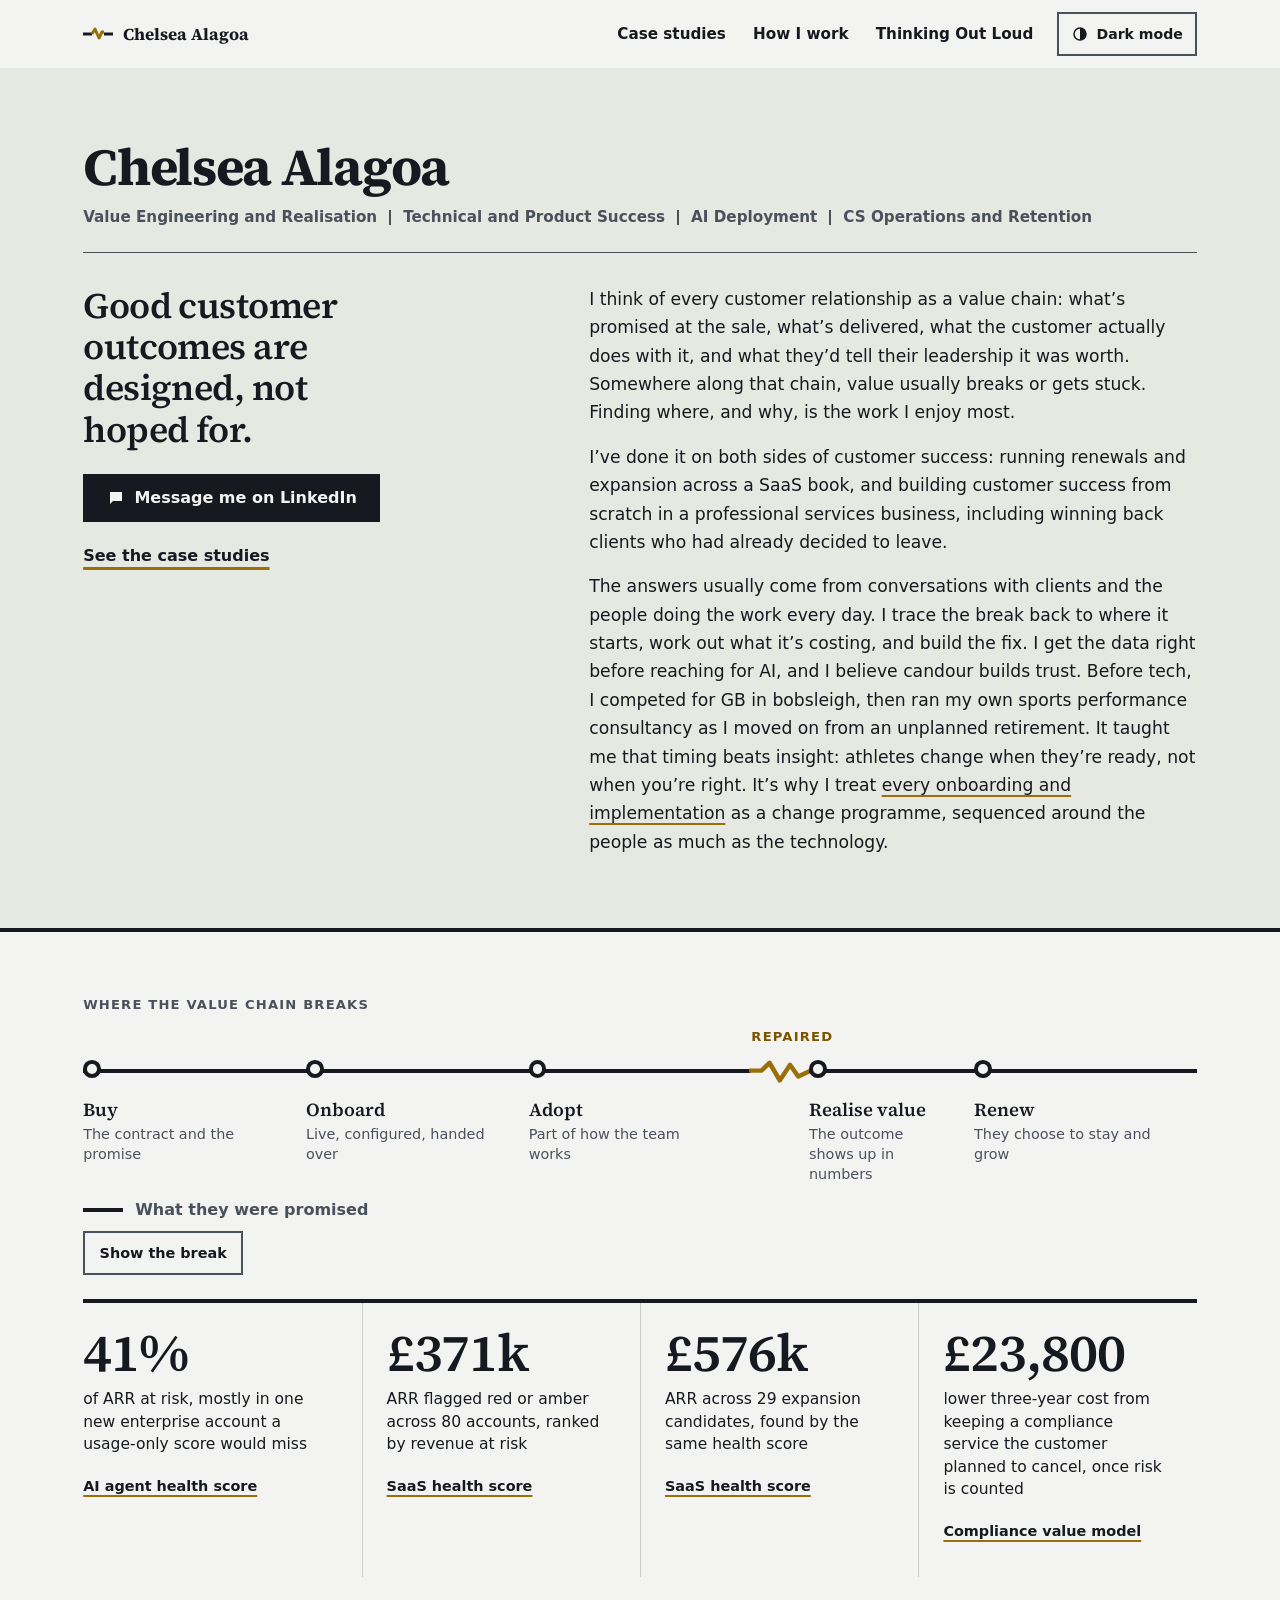
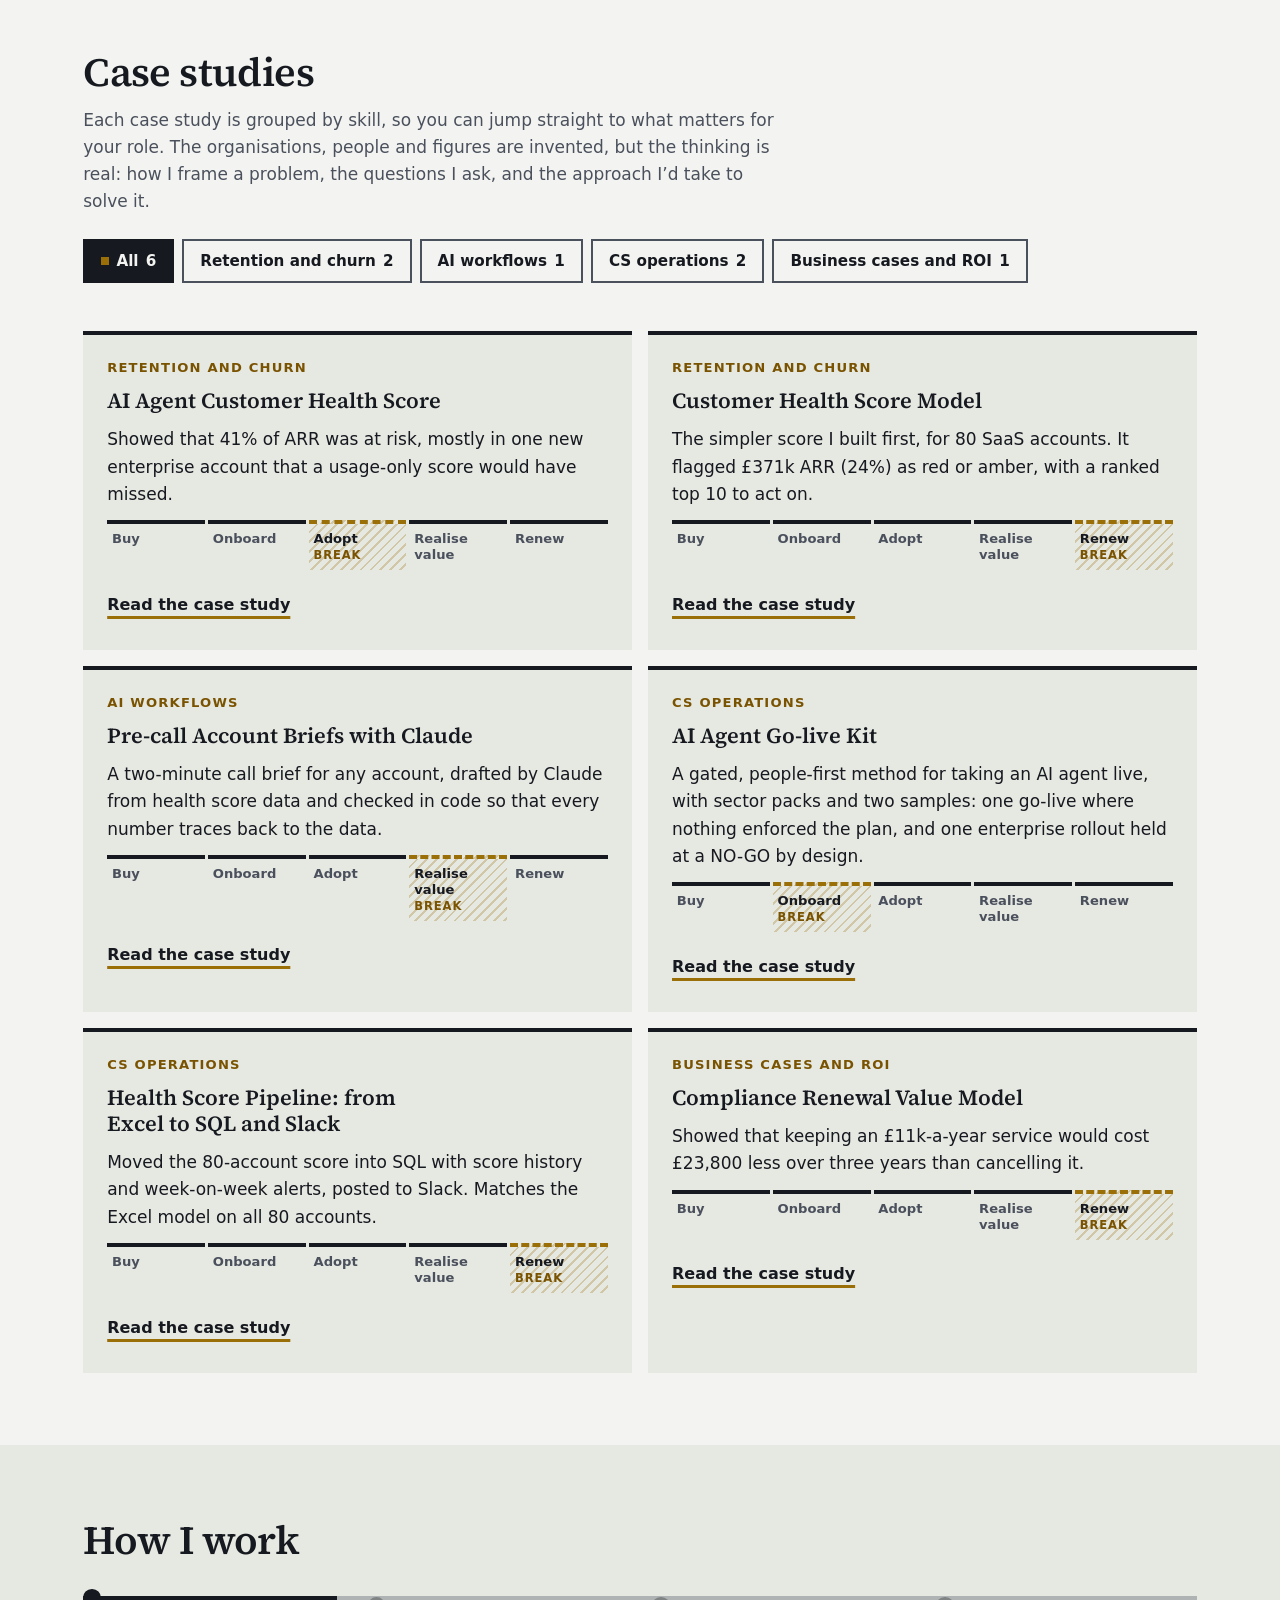
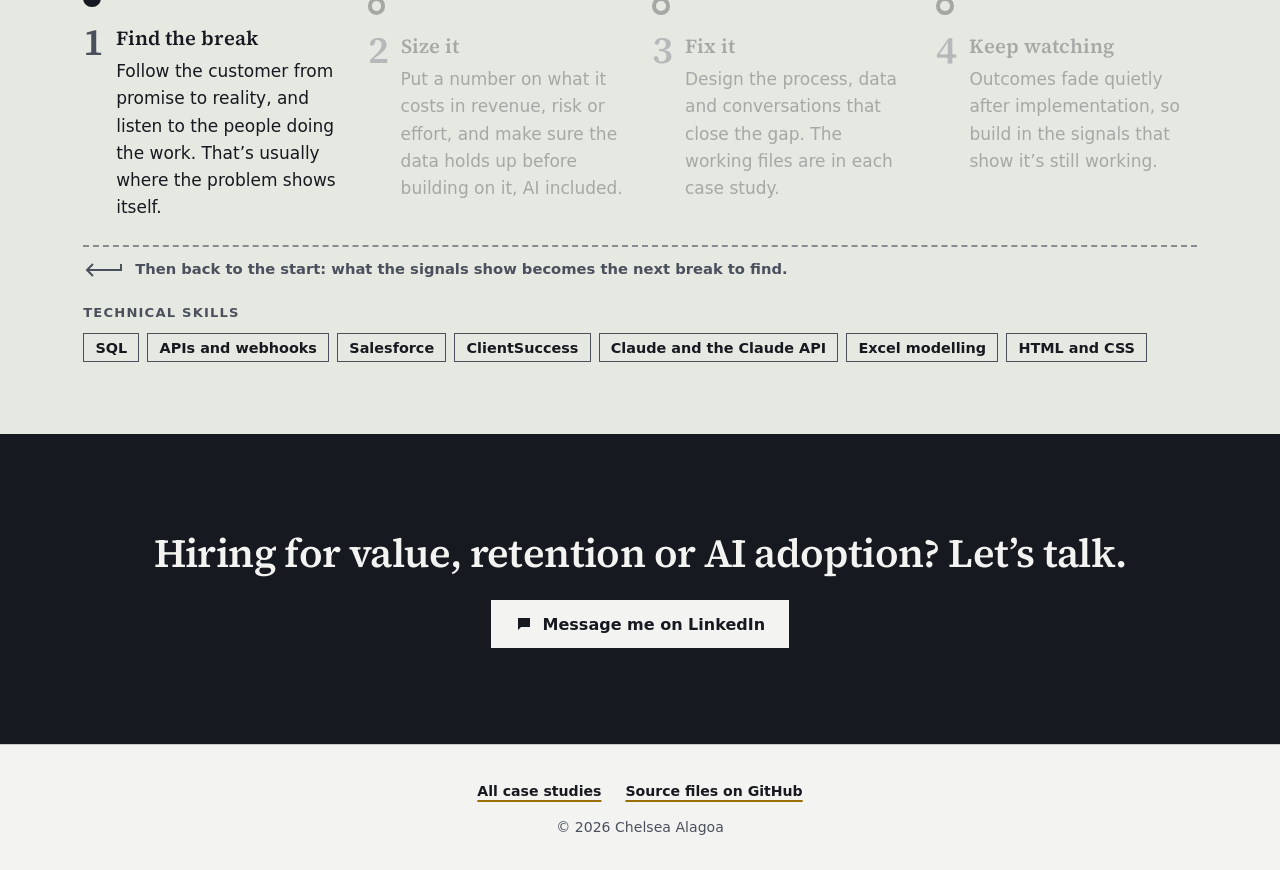
==== commit 741dab17: "Collapse case study cards on phones and refine the introduction - Phones: case study cards collapse " ====
--- a/index.html
+++ b/index.html
@@ -20,9 +20,9 @@
 <meta name="color-scheme" content="light dark">
 <link rel="icon" href="assets/img/favicon.svg" type="image/svg+xml">
 <link rel="preload" href="assets/fonts/source-serif-4-latin-wght.woff2" as="font" type="font/woff2" crossorigin>
-<link rel="stylesheet" href="assets/css/site.css?v=20261120a">
+<link rel="stylesheet" href="assets/css/site.css?v=20261120c">
 <script>document.documentElement.classList.add('js');try{var t=localStorage.getItem('theme');if(t==='dark'||t==='light')document.documentElement.setAttribute('data-theme',t)}catch(e){}</script>
-<script src="assets/js/site.js?v=20261120a" defer></script>
+<script src="assets/js/site.js?v=20261120c" defer></script>
 </head>
 <body id="top">
 <a class="skip" href="#main">Skip to main content</a>
@@ -58,7 +58,7 @@
         <p class="hero__short">I find where customer value breaks, put a number on what it’s costing both sides, and build the fix. I’ve done it across a SaaS book and by building customer success from scratch in a professional services business, including winning back clients who had already decided to leave.</p>
         <p>I think of every customer relationship as a value chain: what’s promised at the sale, what’s delivered, what the customer actually does with it, and what they’d tell their leadership it was worth. Somewhere along that chain, value usually breaks or gets stuck. Finding where, and why, is the work I enjoy most.</p>
         <p>I’ve done it on both sides of customer success: running renewals and expansion across a SaaS book, and building customer success from scratch in a professional services business, including winning back clients who had already decided to leave.</p>
-        <p>The answers usually come from conversations with clients and the people doing the work every day. I trace the break back to where it starts, work out what it’s costing, and build the fix. I get the data right before reaching for AI, and I believe candour builds trust. Before tech, I competed for GB in bobsleigh and ran my own sports performance consultancy, where I learned that timing beats insight: athletes change when they’re ready, not when you’re right. It’s why I treat <a href="cs-operations/golive-copilot/">every go-live</a> as a change programme, sequenced around the people as much as the technology.</p>
+        <p>The answers usually come from conversations with clients and the people doing the work every day. I trace the break back to where it starts, work out what it’s costing, and build the fix. I get the data right before reaching for AI, and I believe candour builds trust. Before tech, I competed for GB in bobsleigh, then ran my own sports performance consultancy as I moved on from an unplanned retirement. It taught me that timing beats insight: athletes change when they’re ready, not when you’re right. It’s why I treat <a href="cs-operations/golive-copilot/">every onboarding and implementation</a> as a change programme, sequenced around the people as much as the technology.</p>
       </div>
     </div>
   </section>
@@ -113,42 +113,42 @@
           <h3>AI Agent Customer Health Score</h3>
           <p>Showed that 41% of ARR was at risk, mostly in one new enterprise account that a usage-only score would have missed.</p>
           <ol class="stages" aria-label="Value chain stages, with the break marked"><li>Buy</li><li>Onboard</li><li class="is-break">Adopt<span class="visually-hidden"> (where it broke)</span></li><li>Realise value</li><li>Renew</li></ol>
-          <a class="textlink" href="retention-and-churn/ai-agent-health-score/">Read the case study<span class="visually-hidden">: AI Agent Customer Health Score</span></a>
+          <a class="textlink" href="retention-and-churn/ai-agent-health-score/"><span class="card__cta">Read the case study</span><span class="visually-hidden">: AI Agent Customer Health Score</span></a>
         </li>
         <li class="card" data-skill-card="retention">
           <p class="label">Retention and churn</p>
           <h3>Customer Health Score Model</h3>
           <p>The simpler score I built first, for 80 SaaS accounts. It flagged £371k ARR (24%) as red or amber, with a ranked top 10 to act on.</p>
           <ol class="stages" aria-label="Value chain stages, with the break marked"><li>Buy</li><li>Onboard</li><li>Adopt</li><li>Realise value</li><li class="is-break">Renew<span class="visually-hidden"> (where it broke)</span></li></ol>
-          <a class="textlink" href="retention-and-churn/health-score-model/">Read the case study<span class="visually-hidden">: Customer Health Score Model</span></a>
+          <a class="textlink" href="retention-and-churn/health-score-model/"><span class="card__cta">Read the case study</span><span class="visually-hidden">: Customer Health Score Model</span></a>
         </li>
         <li class="card" data-skill-card="ai">
           <p class="label">AI workflows</p>
           <h3>Pre-call Account Briefs with Claude</h3>
           <p>A two-minute call brief for any account, drafted by Claude from health score data and checked in code so that every number traces back to the data.</p>
           <ol class="stages" aria-label="Value chain stages, with the break marked"><li>Buy</li><li>Onboard</li><li>Adopt</li><li class="is-break">Realise value<span class="visually-hidden"> (where it broke)</span></li><li>Renew</li></ol>
-          <a class="textlink" href="ai-workflows/account-brief-generator/">Read the case study<span class="visually-hidden">: Pre-call Account Briefs with Claude</span></a>
+          <a class="textlink" href="ai-workflows/account-brief-generator/"><span class="card__cta">Read the case study</span><span class="visually-hidden">: Pre-call Account Briefs with Claude</span></a>
         </li>
         <li class="card" data-skill-card="ops">
           <p class="label">CS operations</p>
           <h3>AI Agent Go-live Kit</h3>
           <p>A gated, people-first method for taking an AI agent live, with sector packs and two samples: one go-live where nothing enforced the plan, and one enterprise rollout held at a NO-GO by design.</p>
           <ol class="stages" aria-label="Value chain stages, with the break marked"><li>Buy</li><li class="is-break">Onboard<span class="visually-hidden"> (where it broke)</span></li><li>Adopt</li><li>Realise value</li><li>Renew</li></ol>
-          <a class="textlink" href="cs-operations/golive-copilot/">Read the case study<span class="visually-hidden">: AI Agent Go-live Kit</span></a>
+          <a class="textlink" href="cs-operations/golive-copilot/"><span class="card__cta">Read the case study</span><span class="visually-hidden">: AI Agent Go-live Kit</span></a>
         </li>
         <li class="card" data-skill-card="ops">
           <p class="label">CS operations</p>
           <h3>Health Score Pipeline: from Excel to SQL and Slack</h3>
           <p>Moved the 80-account score into SQL with score history and week-on-week alerts, posted to Slack. Matches the Excel model on all 80 accounts.</p>
           <ol class="stages" aria-label="Value chain stages, with the break marked"><li>Buy</li><li>Onboard</li><li>Adopt</li><li>Realise value</li><li class="is-break">Renew<span class="visually-hidden"> (where it broke)</span></li></ol>
-          <a class="textlink" href="cs-operations/health-score-pipeline/">Read the case study<span class="visually-hidden">: Health Score Pipeline: from Excel to SQL and Slack</span></a>
+          <a class="textlink" href="cs-operations/health-score-pipeline/"><span class="card__cta">Read the case study</span><span class="visually-hidden">: Health Score Pipeline: from Excel to SQL and Slack</span></a>
         </li>
         <li class="card" data-skill-card="roi">
           <p class="label">Business cases and ROI</p>
           <h3>Compliance Renewal Value Model</h3>
           <p>Showed that keeping an £11k-a-year service would cost £23,800 less over three years than cancelling it.</p>
           <ol class="stages" aria-label="Value chain stages, with the break marked"><li>Buy</li><li>Onboard</li><li>Adopt</li><li>Realise value</li><li class="is-break">Renew<span class="visually-hidden"> (where it broke)</span></li></ol>
-          <a class="textlink" href="business-cases-and-roi/compliance-value-model/">Read the case study<span class="visually-hidden">: Compliance Renewal Value Model</span></a>
+          <a class="textlink" href="business-cases-and-roi/compliance-value-model/"><span class="card__cta">Read the case study</span><span class="visually-hidden">: Compliance Renewal Value Model</span></a>
         </li>
     </ul>
   </section>
@@ -162,7 +162,7 @@
       <li><span class="workflow__n" aria-hidden="true">1</span><div class="workflow__body"><h3>Find the break</h3><p>Follow the customer from promise to reality, and listen to the people doing the work. That’s usually where the problem shows itself.</p></div></li>
       <li><span class="workflow__n" aria-hidden="true">2</span><div class="workflow__body"><h3>Size it</h3><p>Put a number on what it costs in revenue, risk or effort, and make sure the data holds up before building on it, AI included.</p></div></li>
       <li><span class="workflow__n" aria-hidden="true">3</span><div class="workflow__body"><h3>Fix it</h3><p>Design the process, data and conversations that close the gap. The working files are in each case study.</p></div></li>
-      <li><span class="workflow__n" aria-hidden="true">4</span><div class="workflow__body"><h3>Keep watching</h3><p>Outcomes fade quietly after go-live, so build in the signals that show it’s still working.</p></div></li>
+      <li><span class="workflow__n" aria-hidden="true">4</span><div class="workflow__body"><h3>Keep watching</h3><p>Outcomes fade quietly after implementation, so build in the signals that show it’s still working.</p></div></li>
     </ol>
     <p class="workflow-loop"><svg viewBox="0 0 40 16" aria-hidden="true" focusable="false"><path d="M38 2v6H4M10 2 4 8l6 6" fill="none" stroke="currentColor" stroke-width="2"/></svg>Then back to the start: what the signals show becomes the next break to find.</p>
     <div class="skills">
--- a/assets/css/site.css
+++ b/assets/css/site.css
@@ -238,6 +238,18 @@
 .card .textlink:focus-visible{outline:none}
 .card:focus-within{outline:3px solid var(--gold);outline-offset:3px}
 .card:hover .textlink{text-decoration-thickness:5px}
+/* Phones: cards collapse to label, title and an arrow; the whole card stays tappable.
+   The summary and stage strip return on wider screens and lead every case study page. */
+@media (max-width:40rem){
+  .cards{gap:var(--s2)}
+  .card{grid-template-columns:minmax(0,1fr) auto;column-gap:var(--s3);row-gap:var(--s1);align-items:center;padding:var(--s3) var(--s4)}
+  .card>p:not(.label),.card .stages{display:none}
+  .card .label,.card h3{grid-column:1}
+  .card h3{font-size:1.12rem}
+  .card .textlink{grid-column:2;grid-row:1 / span 2;min-width:44px;justify-content:center;text-decoration:none;font:600 1.4rem/1 var(--serif)}
+  .card .textlink::before{content:"→" / ""}
+  .card__cta{position:absolute;width:1px;height:1px;margin:-1px;overflow:hidden;clip:rect(0 0 0 0);white-space:nowrap}
+}
 
 /* How I work: a workflow line, the same line and nodes as the value chain.
    When the section comes into view the line draws from step 1 to 4 and each step comes
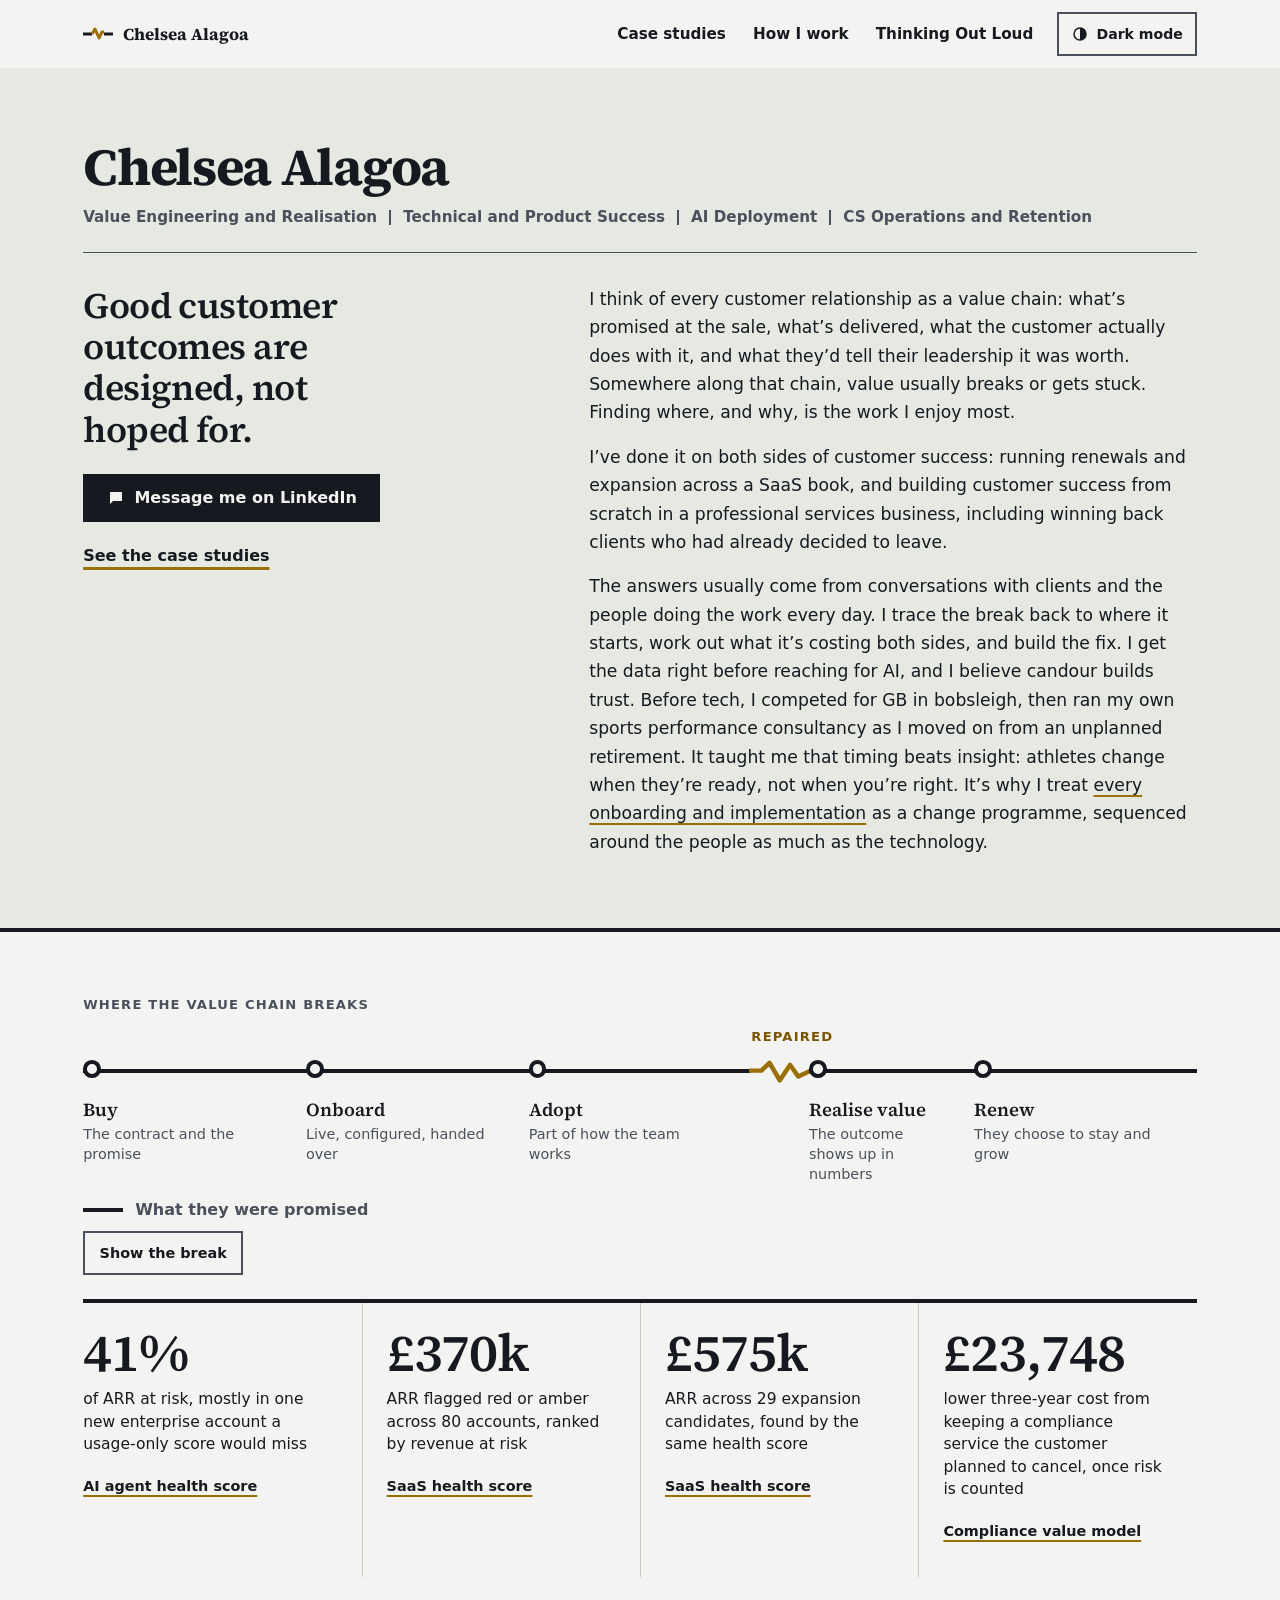
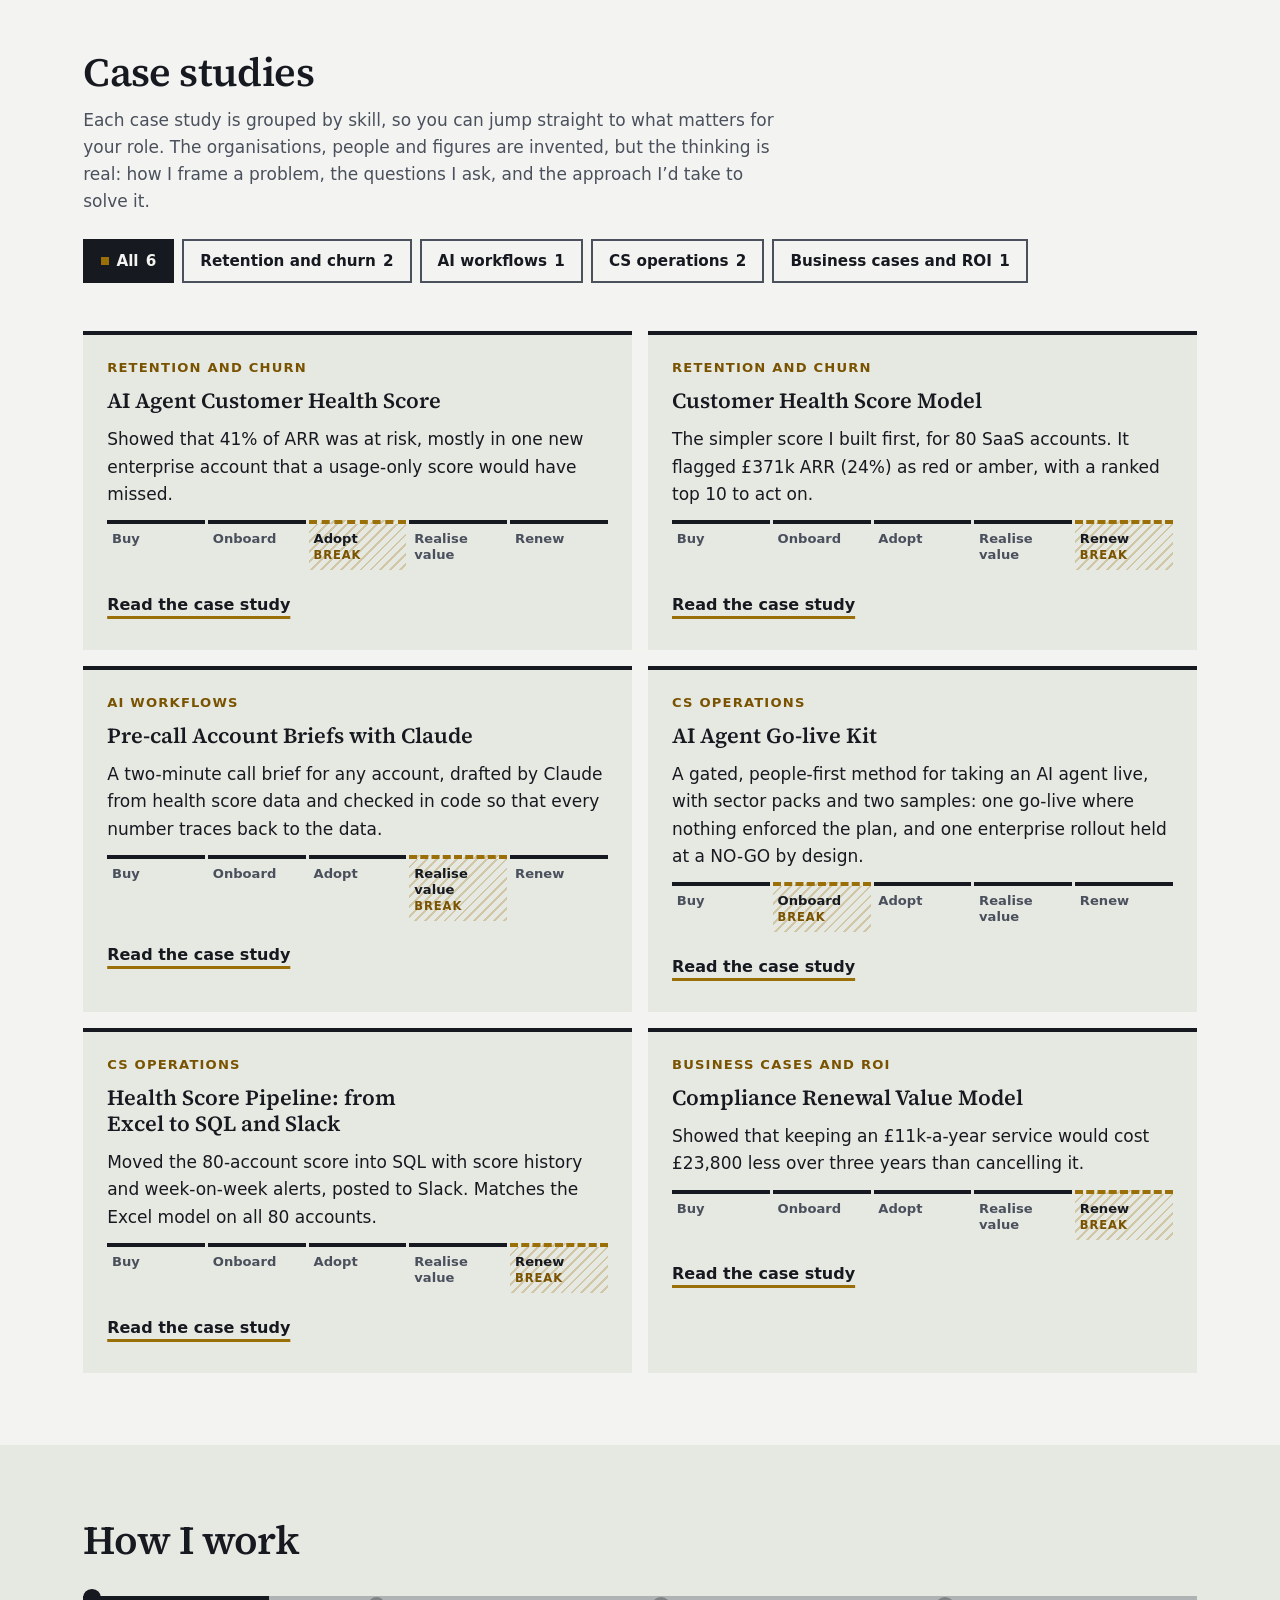
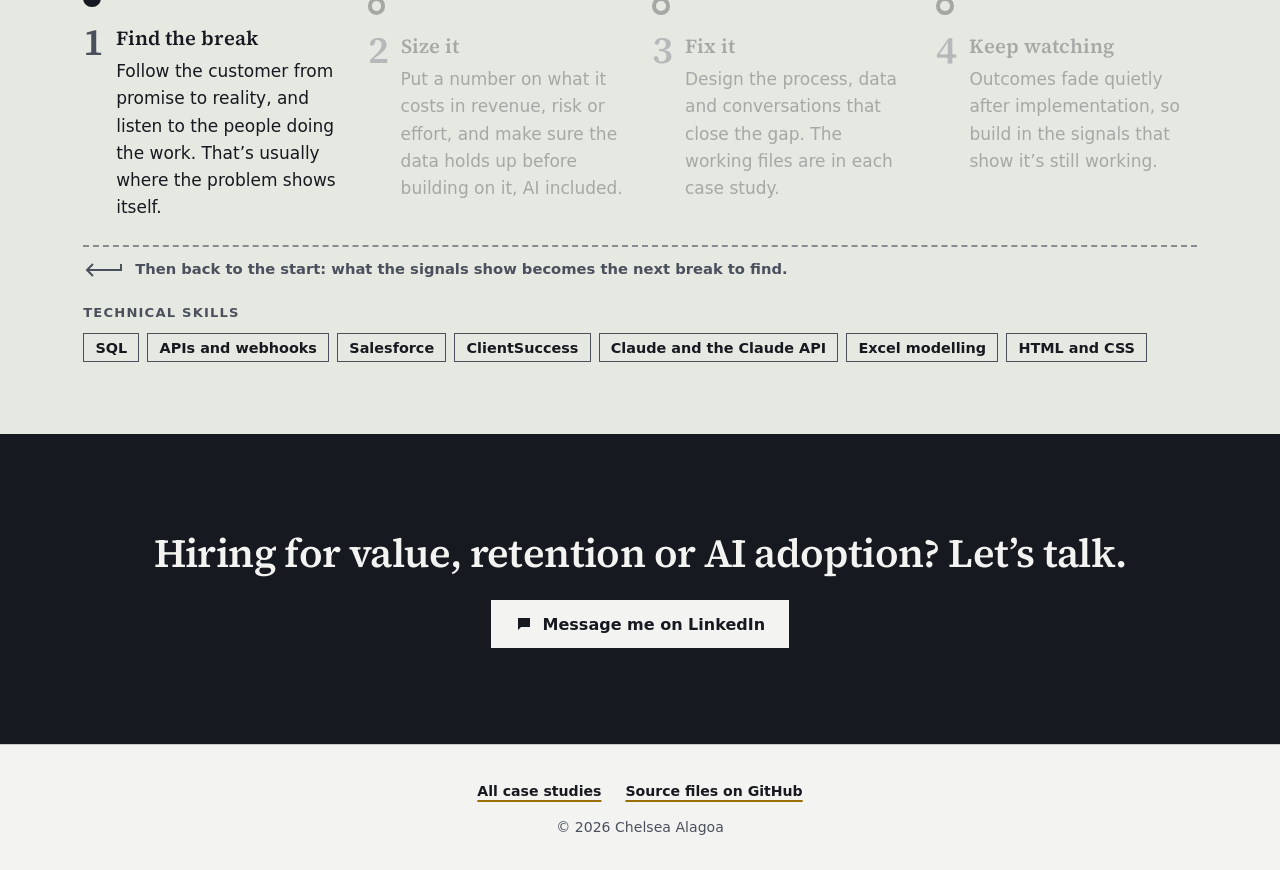
==== commit f62842bb: "Match the desktop introduction to the phone wording: costing both sides Co-Authored-By: Claude Opus " ====
--- a/index.html
+++ b/index.html
@@ -58,7 +58,7 @@
         <p class="hero__short">I find where customer value breaks, put a number on what it’s costing both sides, and build the fix. I’ve done it across a SaaS book and by building customer success from scratch in a professional services business, including winning back clients who had already decided to leave.</p>
         <p>I think of every customer relationship as a value chain: what’s promised at the sale, what’s delivered, what the customer actually does with it, and what they’d tell their leadership it was worth. Somewhere along that chain, value usually breaks or gets stuck. Finding where, and why, is the work I enjoy most.</p>
         <p>I’ve done it on both sides of customer success: running renewals and expansion across a SaaS book, and building customer success from scratch in a professional services business, including winning back clients who had already decided to leave.</p>
-        <p>The answers usually come from conversations with clients and the people doing the work every day. I trace the break back to where it starts, work out what it’s costing, and build the fix. I get the data right before reaching for AI, and I believe candour builds trust. Before tech, I competed for GB in bobsleigh, then ran my own sports performance consultancy as I moved on from an unplanned retirement. It taught me that timing beats insight: athletes change when they’re ready, not when you’re right. It’s why I treat <a href="cs-operations/golive-copilot/">every onboarding and implementation</a> as a change programme, sequenced around the people as much as the technology.</p>
+        <p>The answers usually come from conversations with clients and the people doing the work every day. I trace the break back to where it starts, work out what it’s costing both sides, and build the fix. I get the data right before reaching for AI, and I believe candour builds trust. Before tech, I competed for GB in bobsleigh, then ran my own sports performance consultancy as I moved on from an unplanned retirement. It taught me that timing beats insight: athletes change when they’re ready, not when you’re right. It’s why I treat <a href="cs-operations/golive-copilot/">every onboarding and implementation</a> as a change programme, sequenced around the people as much as the technology.</p>
       </div>
     </div>
   </section>
